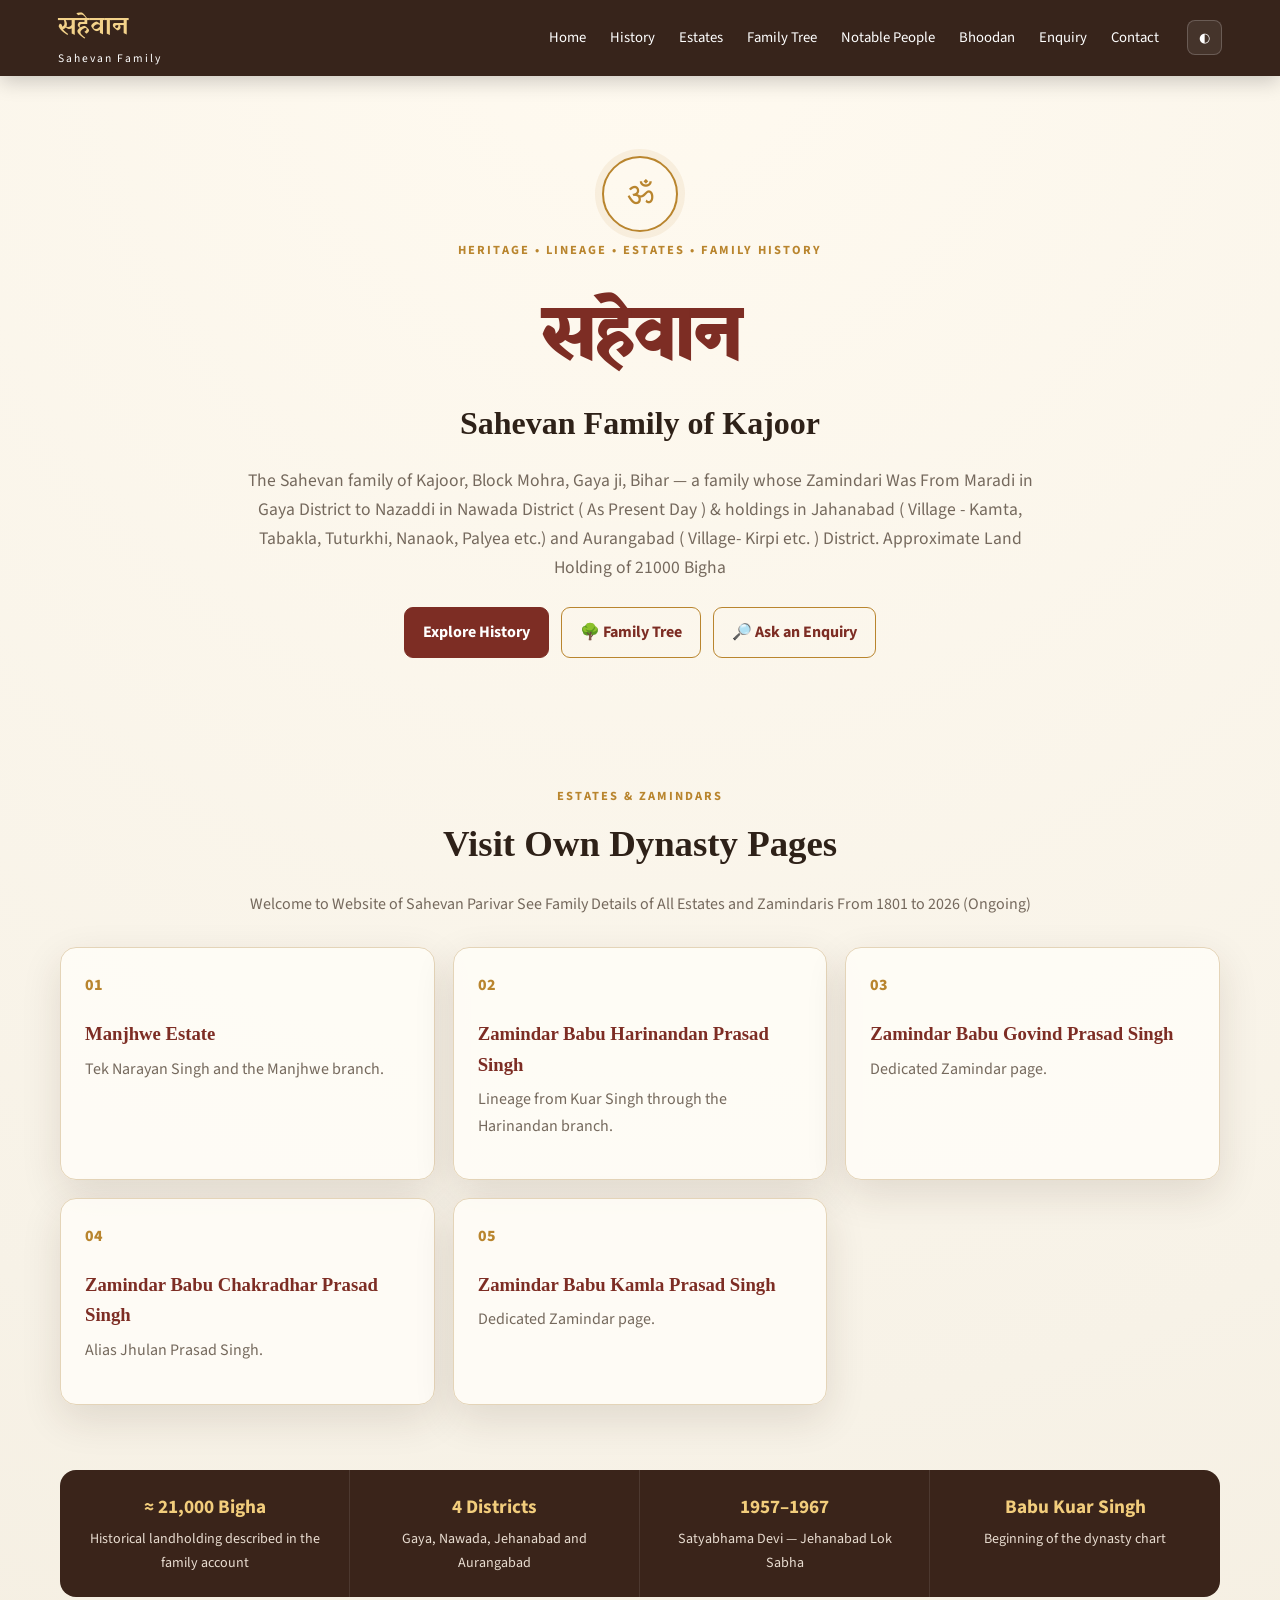
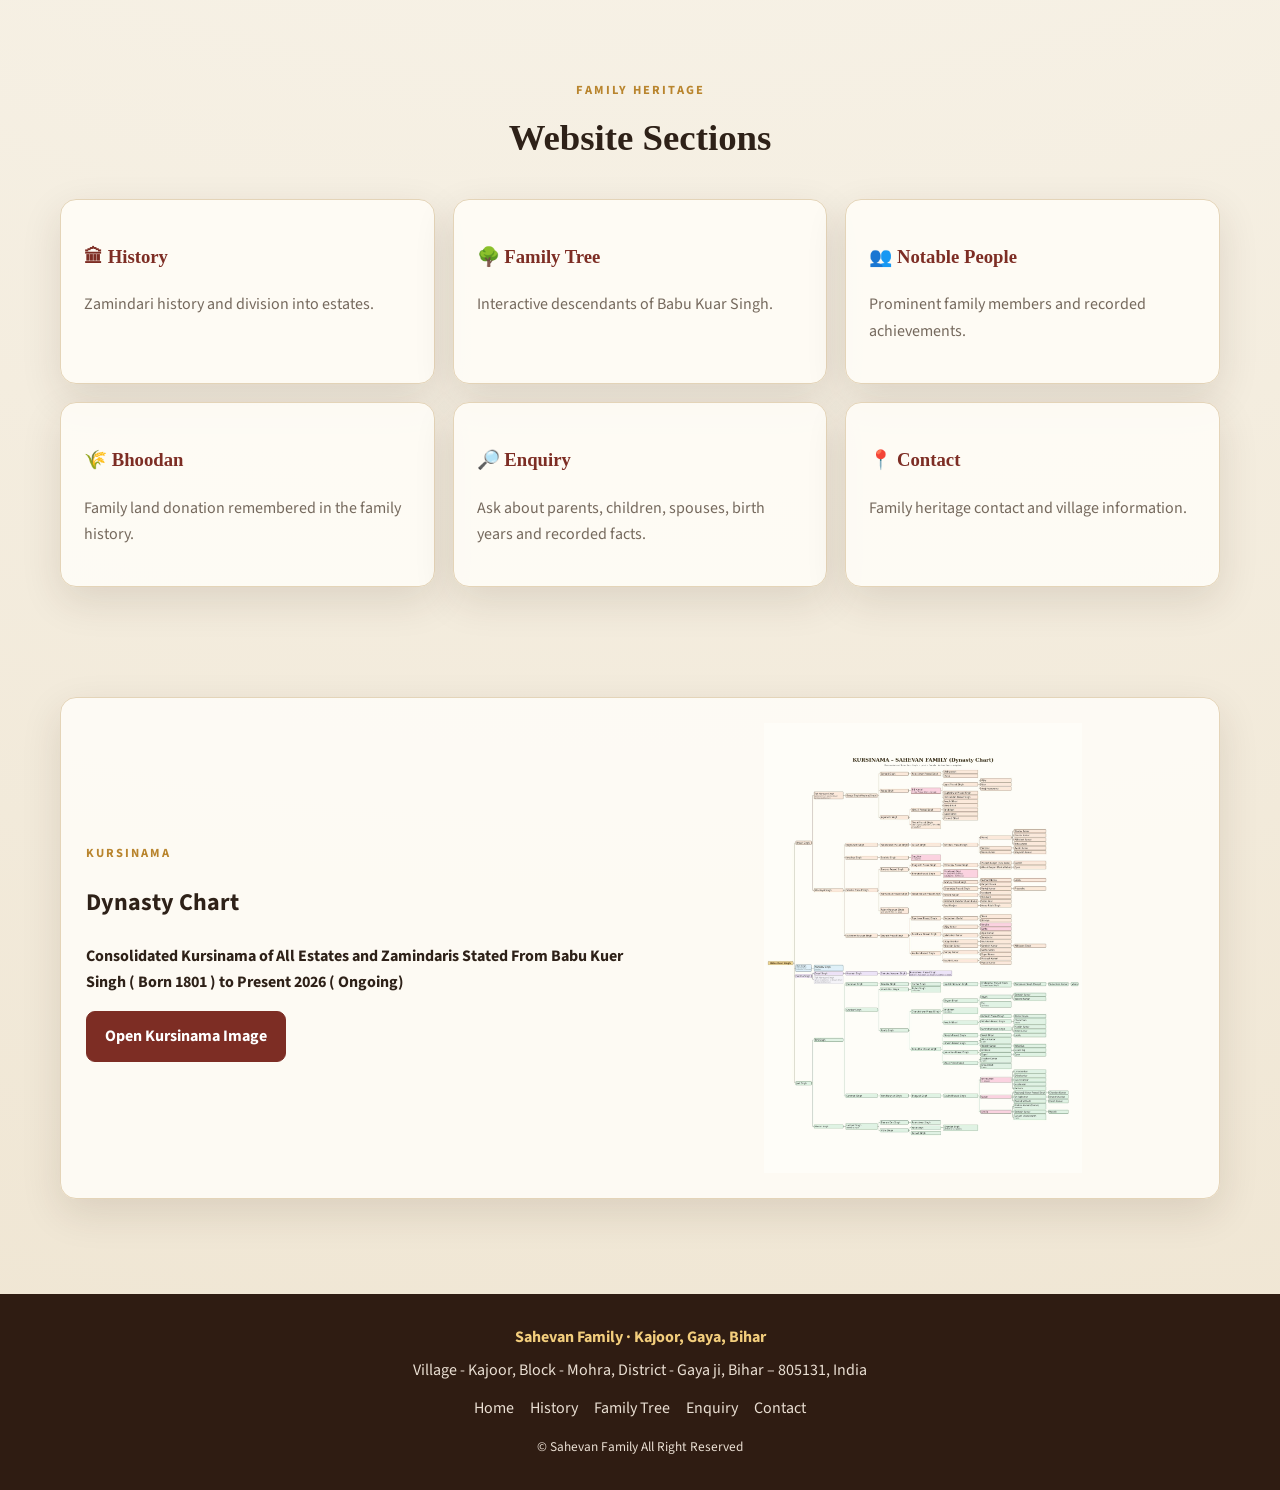
==== index.html @ 39aac820 "Update index.html" ====
<!DOCTYPE html>
<html lang="en">
<head>
<meta charset="UTF-8">
<meta name="viewport" content="width=device-width, initial-scale=1">
<meta name="description" content="Sahevan Family of Kajoor, Gaya, Bihar — family history, estates, zamindars, family tree and heritage.">
<title>Sahevan Family – Kajoor, Gaya</title>
<link rel="preconnect" href="https://fonts.googleapis.com">
<link rel="preconnect" href="https://fonts.gstatic.com" crossorigin>
<link href="https://fonts.googleapis.com/css2?family=Yatra+One&family=Source+Sans+3:wght@400;500;600;700&display=swap" rel="stylesheet">
<link rel="stylesheet" href="style.css">
</head>
<body>
<header class="site-header">
  <div class="nav-wrap">
    <a class="brand" href="index.html">सहेवान <span>Sahevan Family</span></a>
    <button class="menu-toggle" id="menuToggle" aria-label="Open menu">☰</button>
    <nav id="mainNav">
      <a href="index.html">Home</a>
      <a href="history.html">History</a>
      <a href="estates.html">Estates</a>
      <a href="family-tree.html">Family Tree</a>
      <a href="notable-people.html">Notable People</a>
      <a href="bhoodan.html">Bhoodan</a>
      <a href="enquiry.html">Enquiry</a>
      <a href="contact.html">Contact</a>
    </nav>
    <button class="theme-toggle" id="themeToggle" aria-label="Toggle dark mode">◐</button>
  </div>
</header>
<main>
<section class="hero">
  <div class="emblem">ॐ</div>
  <p class="eyebrow">HERITAGE • LINEAGE • ESTATES • FAMILY HISTORY</p>
  <h1>सहेवान</h1>
  <h2>Sahevan Family of Kajoor</h2>
  <p>The Sahevan family of Kajoor, Block Mohra, Gaya ji, Bihar — a family whose Zamindari Was From Maradi in Gaya District to Nazaddi in Nawada District ( As Present Day ) & holdings in Jahanabad ( Village - Kamta, Tabakla, Tuturkhi, Nanaok, Palyea etc.) and Aurangabad ( Village- Kirpi etc. ) District. Approximate Land Holding of 21000 Bigha</p>
  <div class="actions">
    <a class="btn primary" href="history.html">Explore History</a>
    <a class="btn" href="family-tree.html">🌳 Family Tree</a>
    <a class="btn" href="enquiry.html">🔎 Ask an Enquiry</a>
  </div>
</section>

<section class="section">
  <div class="section-title"><p class="eyebrow">ESTATES & ZAMINDARS</p><h2>Visit Own Dynasty Pages</h2><p> Welcome to Website of Sahevan Parivar See Family Details of All Estates and Zamindaris From 1801 to 2026 (Ongoing)</p></div>
  <div class="estate-grid">
    <a class="estate-card" href="manjhwe-estate.html"><span>01</span><h3>Manjhwe Estate</h3><p>Tek Narayan Singh and the Manjhwe branch.</p></a>
    <a class="estate-card" href="harinandan-prasad-singh.html"><span>02</span><h3> Zamindar Babu Harinandan Prasad Singh</h3><p>Lineage from Kuar Singh through the Harinandan branch.</p></a>
    <a class="estate-card" href="govind-prasad-singh.html"><span>03</span><h3> Zamindar Babu Govind Prasad Singh</h3><p>Dedicated Zamindar page.</p></a>
    <a class="estate-card" href="chakradhar-prasad-singh.html"><span>04</span><h3> Zamindar Babu Chakradhar Prasad Singh</h3><p>Alias Jhulan Prasad Singh.</p></a>
    <a class="estate-card" href="kamla-prasad-singh.html"><span>05</span><h3> Zamindar Babu Kamla Prasad Singh</h3><p>Dedicated Zamindar page.</p></a>
  </div>
</section>

<section class="stats">
  <div><strong>≈ 21,000 Bigha</strong><span>Historical landholding described in the family account</span></div>
  <div><strong>4 Districts</strong><span>Gaya, Nawada, Jehanabad and Aurangabad</span></div>
  <div><strong>1957–1967</strong><span>Satyabhama Devi — Jehanabad Lok Sabha</span></div>
  <div><strong>Babu Kuar Singh</strong><span>Beginning of the dynasty chart</span></div>
</section>

<section class="section">
  <div class="section-title"><p class="eyebrow">FAMILY HERITAGE</p><h2>Website Sections</h2></div>
  <div class="card-grid">
    <a class="card" href="history.html"><h3>🏛 History</h3><p>Zamindari history and division into estates.</p></a>
    <a class="card" href="family-tree.html"><h3>🌳 Family Tree</h3><p>Interactive descendants of Babu Kuar Singh.</p></a>
    <a class="card" href="notable-people.html"><h3>👥 Notable People</h3><p>Prominent family members and recorded achievements.</p></a>
    <a class="card" href="bhoodan.html"><h3>🌾 Bhoodan</h3><p>Family land donation remembered in the family history.</p></a>
    <a class="card" href="enquiry.html"><h3>🔎 Enquiry</h3><p>Ask about parents, children, spouses, birth years and recorded facts.</p></a>
    <a class="card" href="contact.html"><h3>📍 Contact</h3><p>Family heritage contact and village information.</p></a>
  </div>
</section>

<section class="section">
  <div class="image-panel">
    <div><p class="eyebrow">KURSINAMA</p><h2>Dynasty Chart</h2><p> <strong>Consolidated Kursinama of All Estates and Zamindaris Stated From Babu Kuer Singh ( Born 1801 ) to Present 2026 ( Ongoing)</strong> </p><a class="btn primary" href="img.jpg" target="_blank">Open Kursinama Image</a></div>
    <img src="img.jpg" alt="Sahevan Family Kursinama" onerror="this.style.display='none'">
  </div>
</section>
</main>
<footer>
  <div class="footer-inner">
    <strong>Sahevan Family · Kajoor, Gaya, Bihar</strong>
    <p>Village - Kajoor, Block - Mohra, District -  Gaya ji, Bihar – 805131, India</p>
    <div class="footer-links">
      <a href="index.html">Home</a><a href="history.html">History</a><a href="family-tree.html">Family Tree</a>
      <a href="enquiry.html">Enquiry</a><a href="contact.html">Contact</a>
    </div>
    <small>© Sahevan Family  All Right Reserved </small>
  </div>
</footer>
<script src="script.js"></script>
</body>
</html>
---- style.css ----
:root{--bg:#f7f2e7;--paper:#fffdf7;--ink:#2e2118;--muted:#75695d;--gold:#b9852e;--gold2:#d8ad5a;--red:#7d2d24;--line:#e4d4b8;--shadow:0 14px 40px rgba(61,37,14,.12)}
*{box-sizing:border-box}html{scroll-behavior:smooth}body{margin:0;background:radial-gradient(circle at top,#fffaf0 0,#f7f2e7 45%,#efe5d2 100%);color:var(--ink);font-family:"Source Sans 3",Arial,sans-serif;line-height:1.65}
a{text-decoration:none;color:inherit}.site-header{position:sticky;top:0;z-index:20;background:rgba(47,28,18,.96);color:#fff;box-shadow:0 5px 20px rgba(0,0,0,.2)}.nav-wrap{max-width:1200px;margin:auto;min-height:68px;display:flex;align-items:center;padding:8px 18px;gap:18px}.brand{font-family:"Yatra One",serif;font-size:1.55rem;color:#f3d28a;white-space:nowrap}.brand span{display:block;font-family:"Source Sans 3";font-size:.72rem;letter-spacing:2px;color:#fff}.nav-wrap nav{display:flex;gap:4px;align-items:center;margin-left:auto}.nav-wrap nav a{padding:9px 10px;border-radius:8px;font-size:.92rem}.nav-wrap nav a:hover{background:#ffffff18;color:#f3d28a}.theme-toggle,.menu-toggle{border:1px solid #ffffff33;background:#ffffff12;color:#fff;border-radius:8px;padding:9px 11px;cursor:pointer}.menu-toggle{display:none}
main{max-width:1200px;margin:auto}.hero{text-align:center;padding:80px 22px 65px}.emblem{width:76px;height:76px;border:2px solid var(--gold);border-radius:50%;display:grid;place-items:center;margin:auto;color:var(--gold);font-size:2rem;box-shadow:0 0 0 7px #b9852e18}.eyebrow{color:var(--gold);font-weight:700;letter-spacing:2px;font-size:.78rem;margin:8px 0}.hero h1{font-family:"Yatra One";font-size:4.5rem;color:var(--red);margin:18px 0 0}.hero h2{font-family:Georgia,serif;font-size:2rem;margin:0 0 16px}.hero>p:not(.eyebrow){max-width:820px;margin:0 auto 25px;color:var(--muted);font-size:1.1rem}.actions,.button-grid{display:flex;flex-wrap:wrap;justify-content:center;gap:12px}.btn{display:inline-block;padding:11px 18px;border:1px solid var(--gold);border-radius:9px;background:transparent;color:var(--red);font-weight:700;cursor:pointer}.btn:hover{transform:translateY(-1px);box-shadow:0 6px 18px #5c35151a}.btn.primary{background:var(--red);border-color:var(--red);color:#fff}
.section{padding:55px 20px}.section-title{text-align:center;margin-bottom:30px}.section-title h2,.page-head h1{font-family:Georgia,serif;font-size:2.3rem;margin:5px 0}.section-title p:last-child,.page-head>p:last-child{color:var(--muted)}.estate-grid,.card-grid,.people-grid{display:grid;grid-template-columns:repeat(3,1fr);gap:18px}.estate-card,.card,.person-card,.content-card,.contact-card,.query-card,.timeline article,.tree-card,.image-panel{background:rgba(255,253,247,.88);border:1px solid var(--line);border-radius:16px;box-shadow:var(--shadow)}.estate-card{padding:24px;position:relative;min-height:170px}.estate-card span{color:var(--gold);font-weight:800}.estate-card h3{font-family:Georgia,serif;margin:20px 0 6px;color:var(--red)}.estate-card p,.card p,.person-card p{color:var(--muted);margin-top:4px}.card{padding:23px}.card h3,.person-card h2{color:var(--red);font-family:Georgia,serif}.stats{display:grid;grid-template-columns:repeat(4,1fr);margin:10px 20px 20px;background:#3a241a;color:#fff;border-radius:16px;overflow:hidden}.stats div{padding:22px;text-align:center;border-right:1px solid #ffffff18}.stats div:last-child{border:0}.stats strong,.stats span{display:block}.stats strong{color:#f2cd7c;font-size:1.2rem}.stats span{font-size:.88rem;color:#e9ddd1;margin-top:5px}.image-panel{display:grid;grid-template-columns:1fr 1fr;gap:25px;padding:25px;align-items:center}.image-panel img{width:100%;max-height:450px;object-fit:contain;border-radius:10px}.page-head{padding:65px 22px 30px;text-align:center}.page-head h1{font-size:3rem;color:var(--red)}.timeline{padding:0 20px 60px;display:grid;gap:18px}.timeline article{padding:26px 30px;position:relative}.timeline article>b{color:var(--gold);font-size:1.3rem}.timeline h2{font-family:Georgia,serif;color:var(--red)}.directory{padding:0 20px 70px;display:grid;gap:12px}.directory>a{display:grid;grid-template-columns:60px 1fr 30px;align-items:center;padding:20px;border:1px solid var(--line);border-radius:14px;background:var(--paper)}.directory>a:hover{border-color:var(--gold);transform:translateX(3px)}.directory span{color:var(--gold);font-weight:800}.directory h2{margin:0;font-family:Georgia,serif;color:var(--red);font-size:1.25rem}.directory p{margin:3px 0;color:var(--muted)}.content-card{padding:28px;margin:0 20px 18px}.content-card h2{font-family:Georgia,serif;color:var(--red);margin-top:0}.subgrid,.five-grid{display:grid;grid-template-columns:repeat(3,1fr);gap:15px}.five-grid{grid-template-columns:repeat(2,1fr)}.subgrid>div,.five-grid>div{border:1px solid var(--line);border-radius:12px;padding:18px;background:#fffaf0}.notice{margin:0 20px 18px;padding:15px 18px;border-left:4px solid var(--gold);background:#b9852e12;border-radius:8px}.people-grid{padding:0 20px 70px}.person-card{padding:22px}.person-card a{color:var(--red);font-weight:700}.contact-card{max-width:600px;margin:0 auto 70px;padding:35px;text-align:center}.query-card{max-width:900px;margin:0 auto 70px;padding:30px}.query-row{display:flex;gap:10px}.query-row input,.tree-tools input{flex:1;min-width:0;padding:13px 15px;border:1px solid var(--line);border-radius:9px;background:#fff;color:var(--ink);font:inherit}.suggestions{display:flex;flex-wrap:wrap;gap:8px;margin:15px 0}.suggestions button{border:1px solid var(--line);background:#fffaf0;border-radius:20px;padding:7px 11px;cursor:pointer}.answer-box{margin-top:18px;padding:20px;border-radius:12px;background:#b9852e12;border-left:4px solid var(--gold)}.tree-tools{display:flex;gap:10px;flex-wrap:wrap;align-items:center;padding:0 20px 18px}.tree-card{margin:0 20px 70px;padding:25px;overflow:auto}.family-tree,.family-tree ul{list-style:none;margin:0;padding-left:24px}.family-tree>li{padding-left:0}.family-tree details{margin:5px 0}.family-tree summary{cursor:pointer}.tree-label{display:inline-block;padding:7px 11px;border-radius:8px;background:#fffaf0;border:1px solid var(--line)}.tree-label:hover{border-color:var(--gold)}.tree-label.female{background:#f7e4e8;border-color:#d69ba8}.tree-label.adopted{border-style:dashed}.tree-label small{display:block;color:var(--muted);font-size:.78rem}.treeCount{color:var(--muted);font-size:.9rem}footer{background:#2f1c12;color:#eadfd3;margin-top:40px}.footer-inner{max-width:1200px;margin:auto;padding:30px 20px;text-align:center}.footer-inner strong{color:#f2cd7c}.footer-inner p{margin:6px 0 12px}.footer-links{display:flex;justify-content:center;gap:16px;flex-wrap:wrap;margin-bottom:12px}.footer-links a:hover{color:#f2cd7c}
:root[data-theme="dark"]{--bg:#181310;--paper:#241b16;--ink:#f1e7db;--muted:#c1b2a4;--line:#4a392c}.dark body{background:var(--bg)}:root[data-theme="dark"] body{background:#181310}.theme-toggle{color:#fff}
@media(max-width:900px){.nav-wrap nav{display:none;position:absolute;top:68px;left:0;right:0;background:#2f1c12;padding:12px 18px;flex-direction:column;align-items:stretch}.nav-wrap nav.open{display:flex}.menu-toggle{display:block;margin-left:auto}.theme-toggle{margin-left:0}.estate-grid,.card-grid,.people-grid,.subgrid,.five-grid{grid-template-columns:1fr 1fr}.stats{grid-template-columns:1fr 1fr}.image-panel{grid-template-columns:1fr}}
@media(max-width:600px){.hero{padding-top:50px}.hero h1{font-size:3.2rem}.hero h2{font-size:1.5rem}.page-head h1{font-size:2.2rem}.estate-grid,.card-grid,.people-grid,.subgrid,.five-grid,.stats{grid-template-columns:1fr}.stats div{border-right:0;border-bottom:1px solid #ffffff18}.query-row{flex-direction:column}.directory>a{grid-template-columns:45px 1fr 20px}.content-card{margin-left:12px;margin-right:12px;padding:21px}.timeline{padding-left:12px;padding-right:12px}.tree-card{margin-left:12px;margin-right:12px}.section{padding-left:12px;padding-right:12px}}
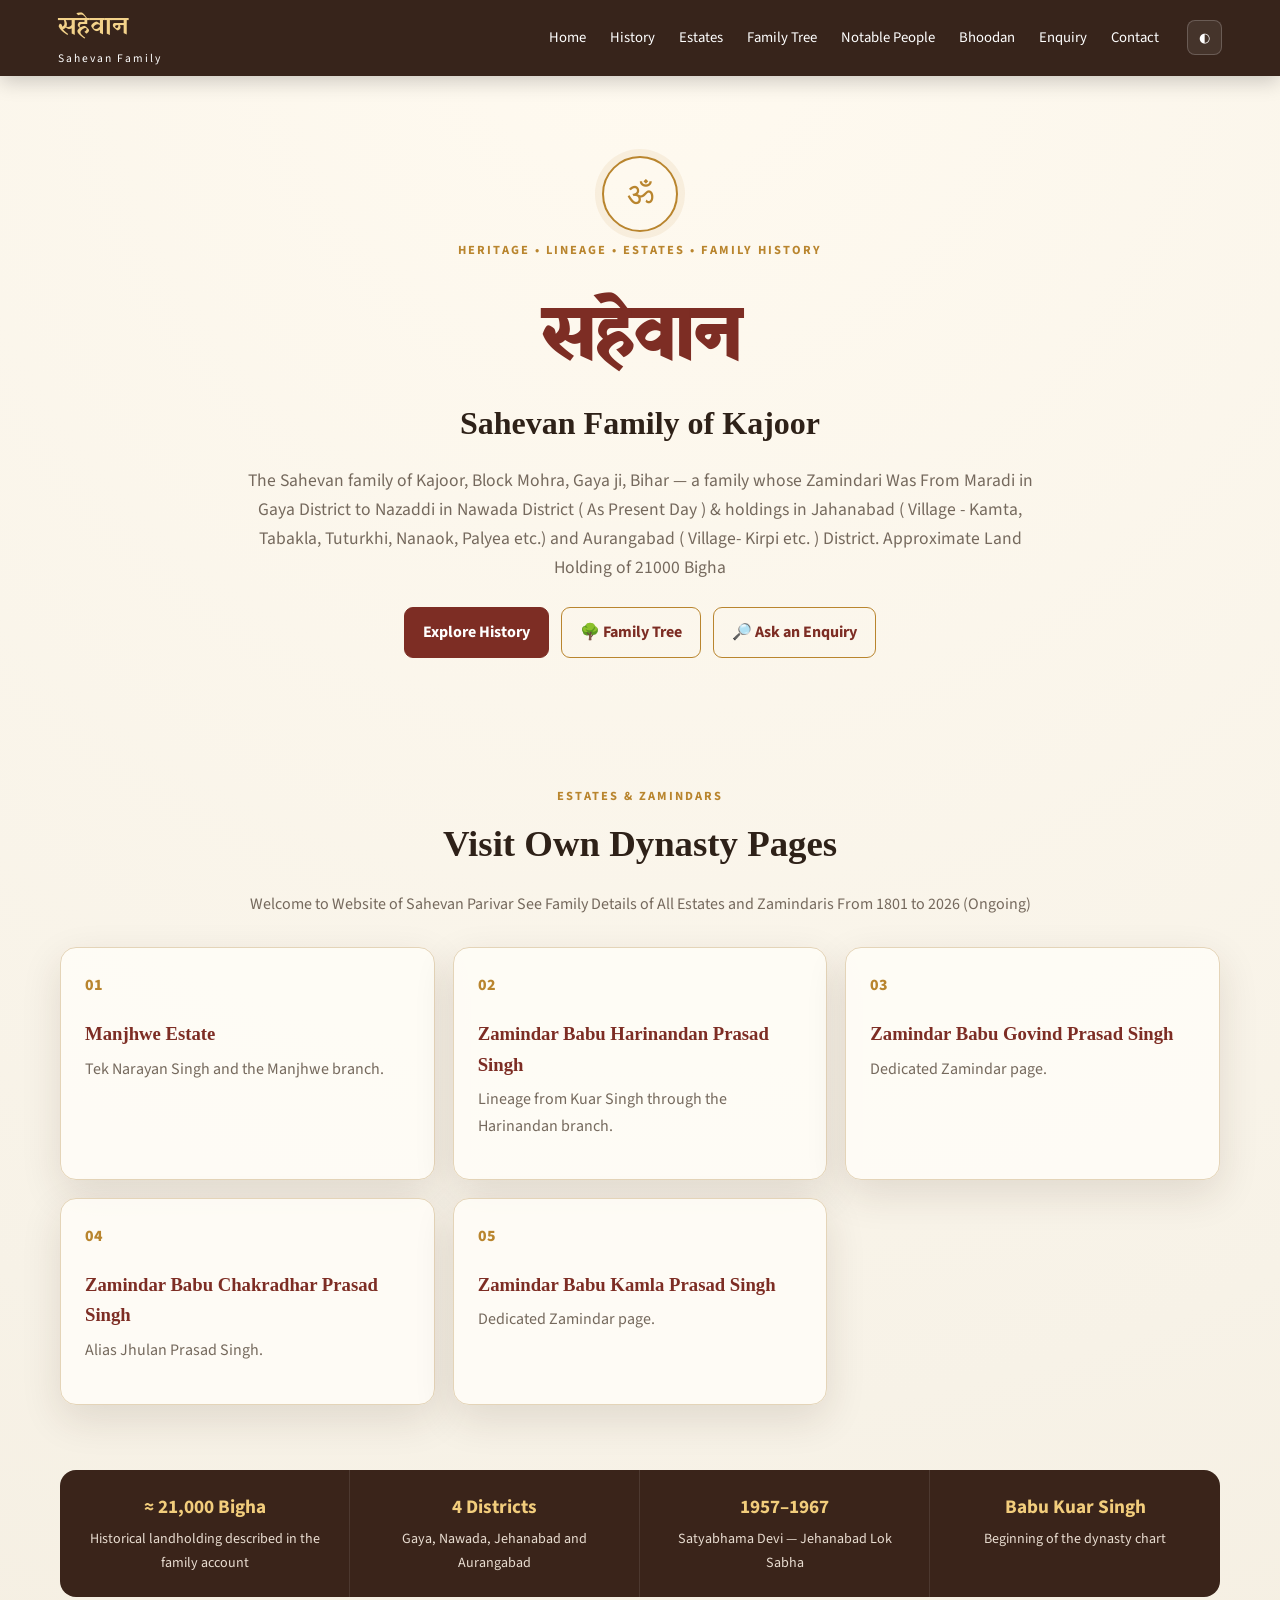
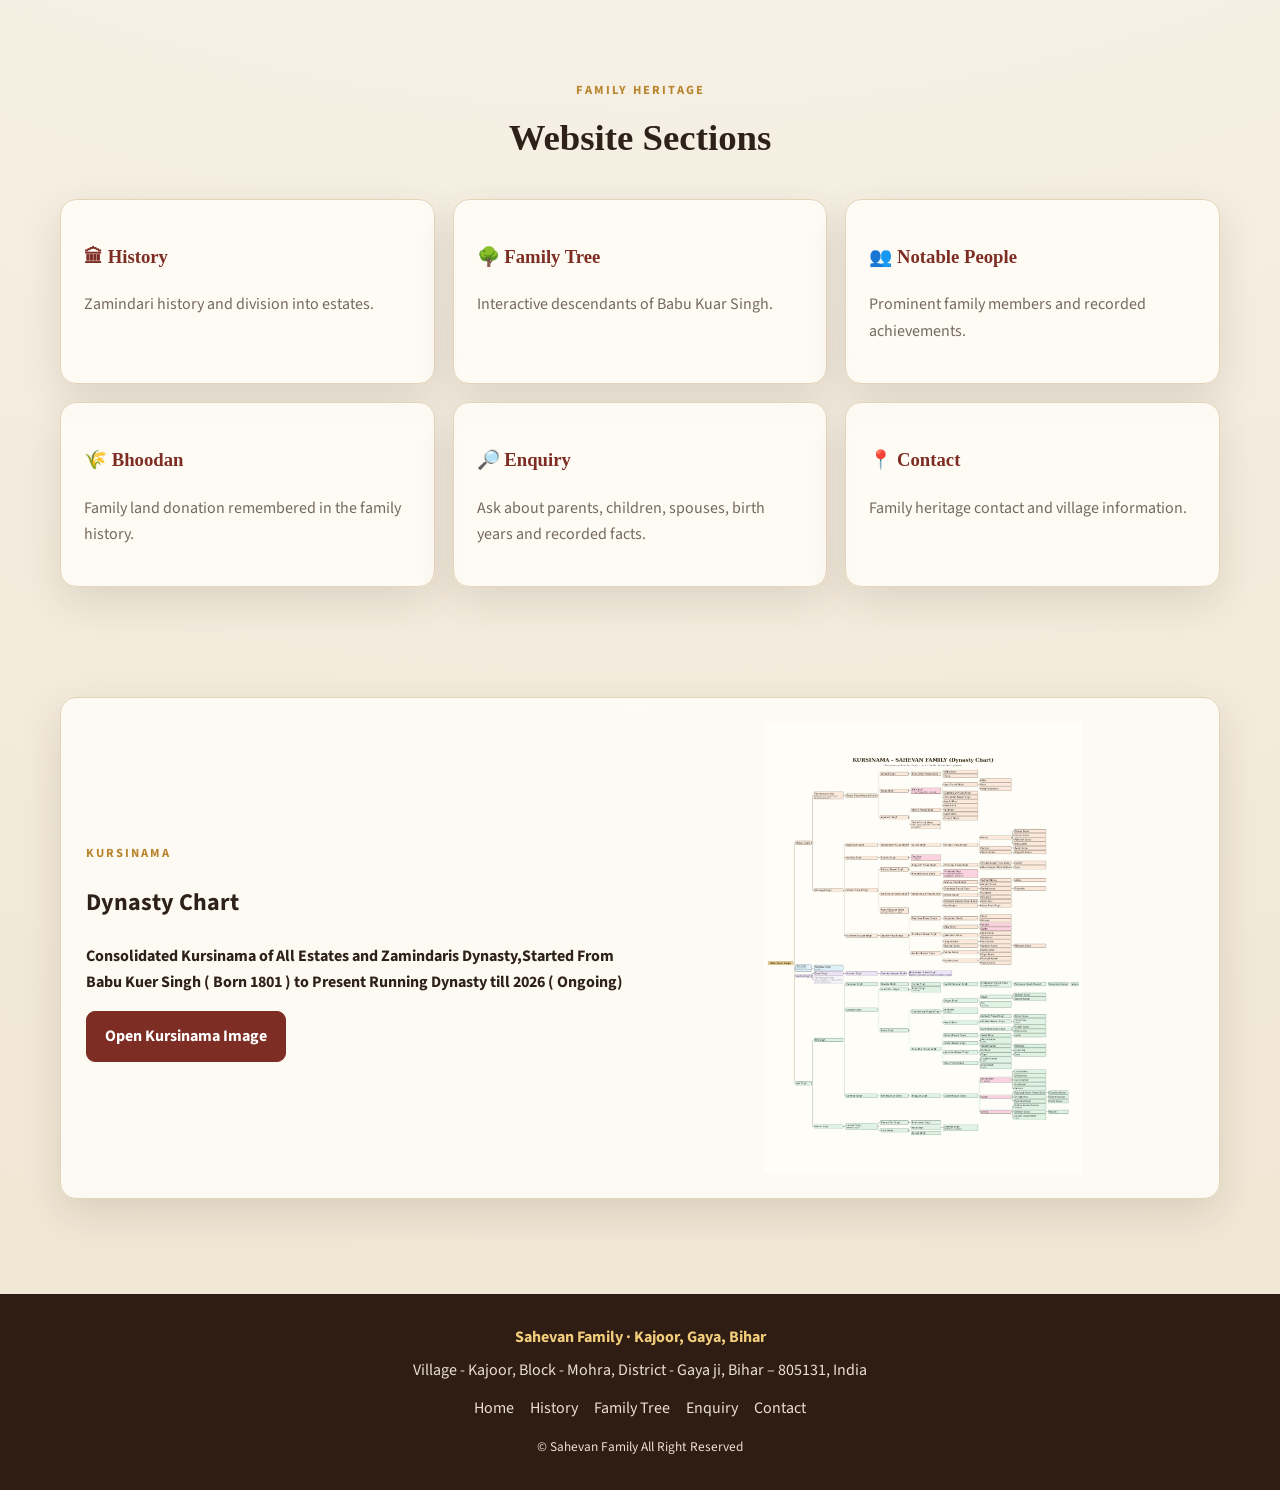
==== commit bf69a7cb: "Update index.html" ====
--- a/index.html
+++ b/index.html
@@ -74,7 +74,7 @@
 
 <section class="section">
   <div class="image-panel">
-    <div><p class="eyebrow">KURSINAMA</p><h2>Dynasty Chart</h2><p> <strong>Consolidated Kursinama of All Estates and Zamindaris Stated From Babu Kuer Singh ( Born 1801 ) to Present 2026 ( Ongoing)</strong> </p><a class="btn primary" href="img.jpg" target="_blank">Open Kursinama Image</a></div>
+    <div><p class="eyebrow">KURSINAMA</p><h2>Dynasty Chart</h2><p> <strong>Consolidated Kursinama of All Estates and Zamindaris Dynasty,Started From Babu Kuer Singh ( Born 1801 ) to Present Running Dynasty till 2026 ( Ongoing)</strong> </p><a class="btn primary" href="img.jpg" target="_blank">Open Kursinama Image</a></div>
     <img src="img.jpg" alt="Sahevan Family Kursinama" onerror="this.style.display='none'">
   </div>
 </section>
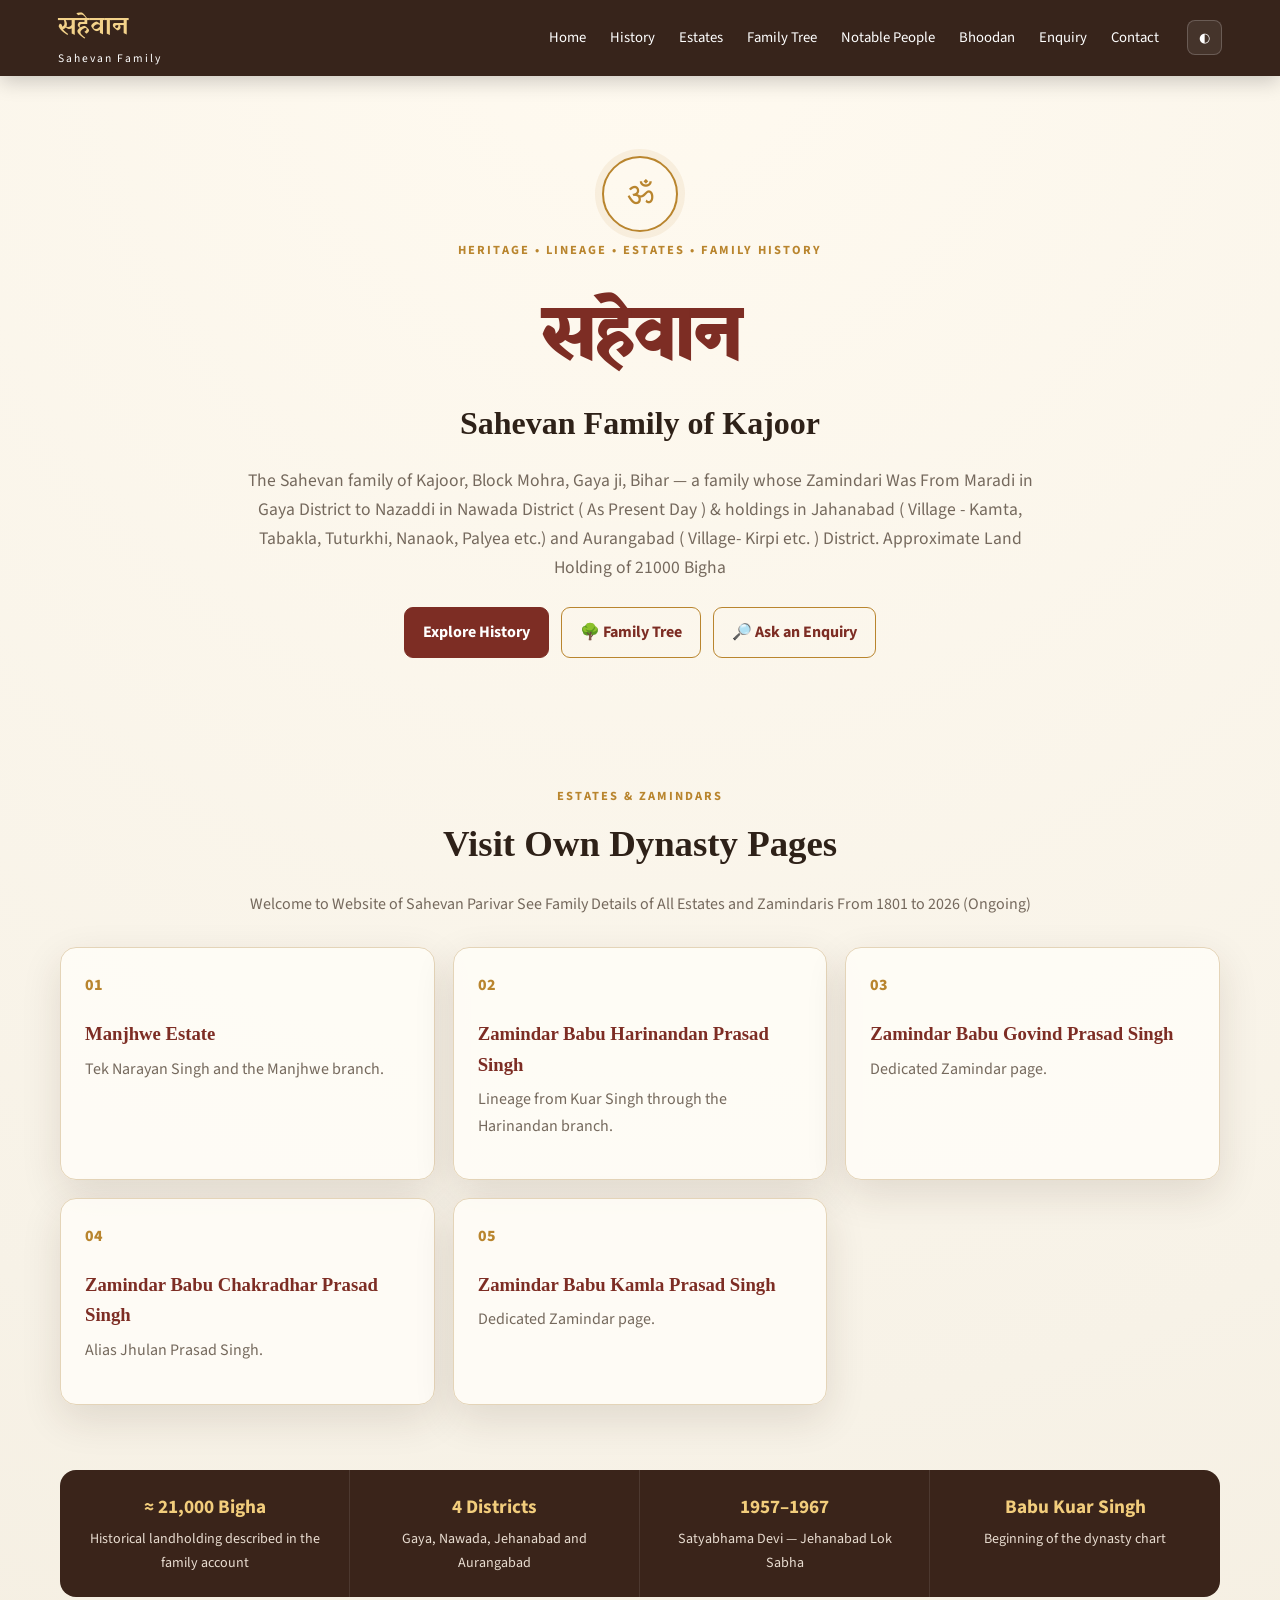
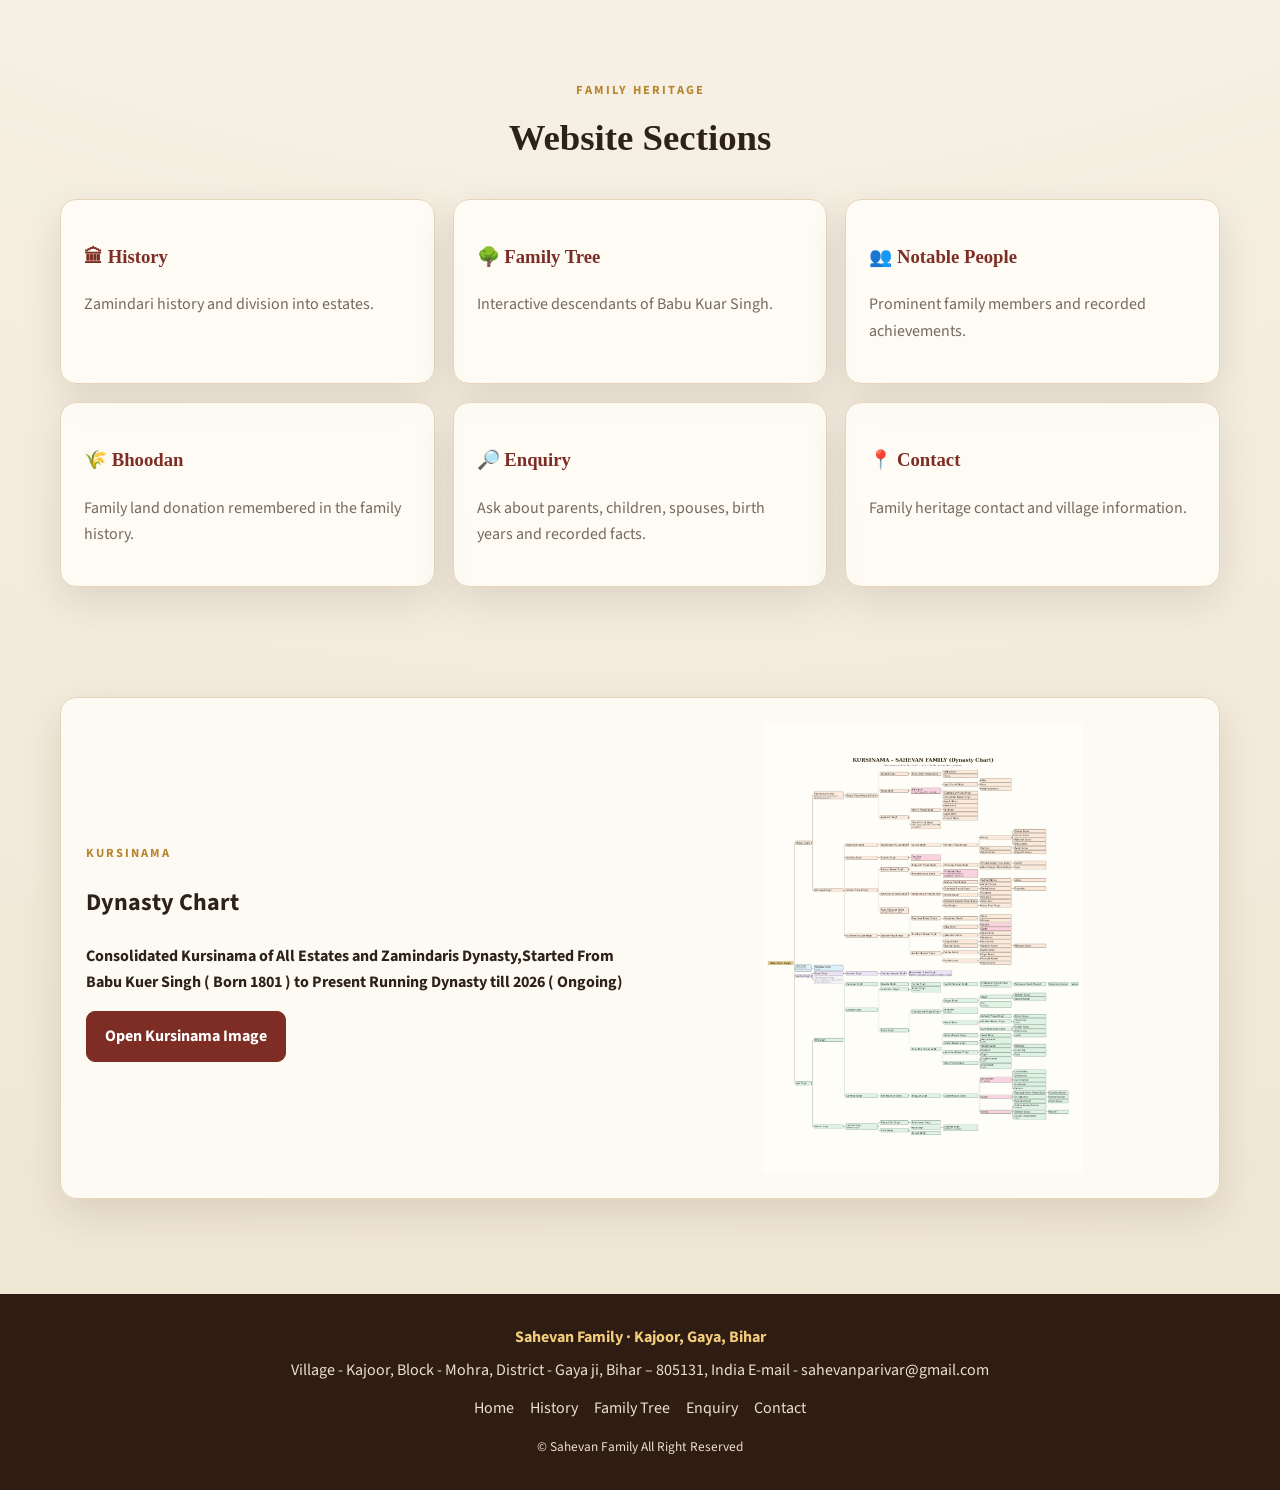
==== commit 70c8daa1: "Update index.html" ====
--- a/index.html
+++ b/index.html
@@ -82,7 +82,8 @@
 <footer>
   <div class="footer-inner">
     <strong>Sahevan Family · Kajoor, Gaya, Bihar</strong>
-    <p>Village - Kajoor, Block - Mohra, District -  Gaya ji, Bihar – 805131, India</p>
+    <p>Village - Kajoor, Block - Mohra, District -  Gaya ji, Bihar – 805131, India
+    E-mail - sahevanparivar@gmail.com </p>
     <div class="footer-links">
       <a href="index.html">Home</a><a href="history.html">History</a><a href="family-tree.html">Family Tree</a>
       <a href="enquiry.html">Enquiry</a><a href="contact.html">Contact</a>
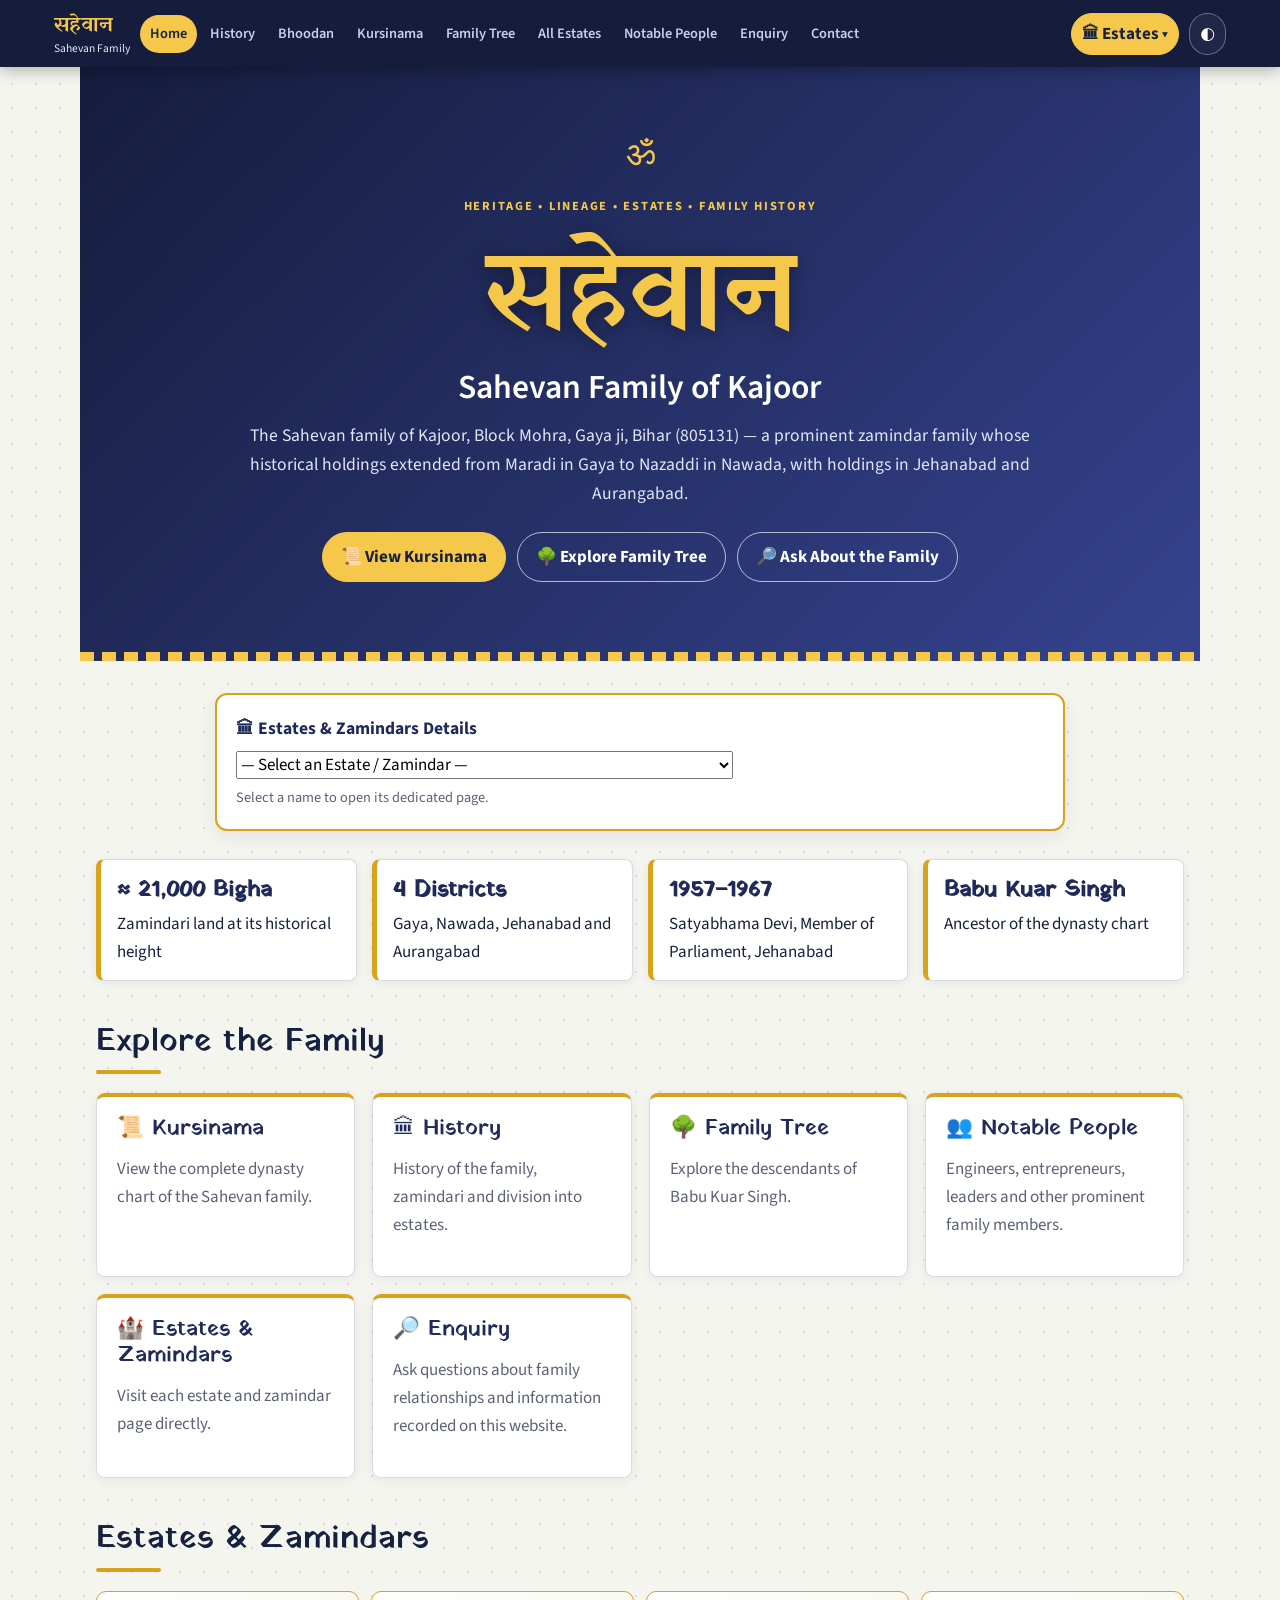
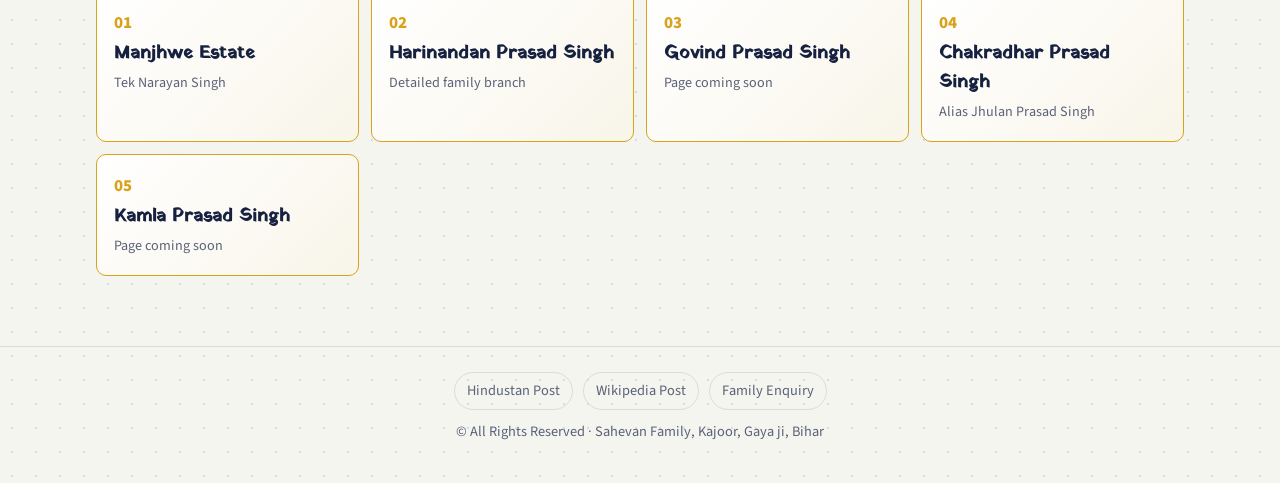
==== commit 354c658b: "Add files via upload" ====
--- a/index.html
+++ b/index.html
@@ -2,8 +2,8 @@
 <html lang="en">
 <head>
 <meta charset="UTF-8">
-<meta name="viewport" content="width=device-width, initial-scale=1">
-<meta name="description" content="Sahevan Family of Kajoor, Gaya, Bihar — family history, estates, zamindars, family tree and heritage.">
+<meta name="viewport" content="width=device-width, initial-scale=1, viewport-fit=cover">
+<meta name="description" content="Sahevan Family of Kajoor, Gaya, Bihar — family history, estates, zamindars, kursinama, family tree and enquiry.">
 <title>Sahevan Family – Kajoor, Gaya</title>
 <link rel="preconnect" href="https://fonts.googleapis.com">
 <link rel="preconnect" href="https://fonts.gstatic.com" crossorigin>
@@ -11,86 +11,304 @@
 <link rel="stylesheet" href="style.css">
 </head>
 <body>
+
 <header class="site-header">
-  <div class="nav-wrap">
-    <a class="brand" href="index.html">सहेवान <span>Sahevan Family</span></a>
-    <button class="menu-toggle" id="menuToggle" aria-label="Open menu">☰</button>
-    <nav id="mainNav">
-      <a href="index.html">Home</a>
-      <a href="history.html">History</a>
-      <a href="estates.html">Estates</a>
-      <a href="family-tree.html">Family Tree</a>
-      <a href="notable-people.html">Notable People</a>
-      <a href="bhoodan.html">Bhoodan</a>
-      <a href="enquiry.html">Enquiry</a>
-      <a href="contact.html">Contact</a>
+  <div class="bar">
+    <a class="logo" href="#home">सहेवान <span>Sahevan Family</span></a>
+    <button class="mobile-menu" id="mobileMenu" aria-label="Open menu">☰</button>
+    <nav id="nav">
+      <a href="#home">Home</a>
+      <a href="#history">History</a>
+      <a href="#bhoodan">Bhoodan</a>
+      <a href="#kursinama">Kursinama</a>
+      <a href="#tree">Family Tree</a>
+      <a href="#estates">All Estates</a>
+      <a href="#people">Notable People</a>
+      <a href="#enquiry">Enquiry</a>
+      <a href="#contact">Contact</a>
     </nav>
-    <button class="theme-toggle" id="themeToggle" aria-label="Toggle dark mode">◐</button>
+    <button id="estateMenuBtn" class="estate-menu-btn" aria-expanded="false">🏛 Estates ▾</button>
+    <button id="th" class="theme-btn" aria-label="Toggle dark mode">◐</button>
+    <div id="estateMenu" class="estate-menu" hidden>
+      <a href="#manjhwe">Manjhwe Estate</a>
+      <a href="#harinandan">Zamindar Babu Harinandan Prasad Singh</a>
+      <a href="#govind">Zamindar Babu Govind Prasad Singh</a>
+      <a href="#chakradhar">Zamindar Babu Chakradhar Prasad Singh alias Jhulan Prasad Singh</a>
+      <a href="#kamla">Zamindar Babu Kamla Prasad Singh</a>
+      <a href="#estates">View All Estates</a>
+    </div>
   </div>
 </header>
+
 <main>
-<section class="hero">
-  <div class="emblem">ॐ</div>
-  <p class="eyebrow">HERITAGE • LINEAGE • ESTATES • FAMILY HISTORY</p>
-  <h1>सहेवान</h1>
-  <h2>Sahevan Family of Kajoor</h2>
-  <p>The Sahevan family of Kajoor, Block Mohra, Gaya ji, Bihar — a family whose Zamindari Was From Maradi in Gaya District to Nazaddi in Nawada District ( As Present Day ) & holdings in Jahanabad ( Village - Kamta, Tabakla, Tuturkhi, Nanaok, Palyea etc.) and Aurangabad ( Village- Kirpi etc. ) District. Approximate Land Holding of 21000 Bigha</p>
-  <div class="actions">
-    <a class="btn primary" href="history.html">Explore History</a>
-    <a class="btn" href="family-tree.html">🌳 Family Tree</a>
-    <a class="btn" href="enquiry.html">🔎 Ask an Enquiry</a>
-  </div>
-</section>
-
-<section class="section">
-  <div class="section-title"><p class="eyebrow">ESTATES & ZAMINDARS</p><h2>Visit Own Dynasty Pages</h2><p> Welcome to Website of Sahevan Parivar See Family Details of All Estates and Zamindaris From 1801 to 2026 (Ongoing)</p></div>
-  <div class="estate-grid">
-    <a class="estate-card" href="manjhwe-estate.html"><span>01</span><h3>Manjhwe Estate</h3><p>Tek Narayan Singh and the Manjhwe branch.</p></a>
-    <a class="estate-card" href="harinandan-prasad-singh.html"><span>02</span><h3> Zamindar Babu Harinandan Prasad Singh</h3><p>Lineage from Kuar Singh through the Harinandan branch.</p></a>
-    <a class="estate-card" href="govind-prasad-singh.html"><span>03</span><h3> Zamindar Babu Govind Prasad Singh</h3><p>Dedicated Zamindar page.</p></a>
-    <a class="estate-card" href="chakradhar-prasad-singh.html"><span>04</span><h3> Zamindar Babu Chakradhar Prasad Singh</h3><p>Alias Jhulan Prasad Singh.</p></a>
-    <a class="estate-card" href="kamla-prasad-singh.html"><span>05</span><h3> Zamindar Babu Kamla Prasad Singh</h3><p>Dedicated Zamindar page.</p></a>
-  </div>
-</section>
-
-<section class="stats">
-  <div><strong>≈ 21,000 Bigha</strong><span>Historical landholding described in the family account</span></div>
-  <div><strong>4 Districts</strong><span>Gaya, Nawada, Jehanabad and Aurangabad</span></div>
-  <div><strong>1957–1967</strong><span>Satyabhama Devi — Jehanabad Lok Sabha</span></div>
-  <div><strong>Babu Kuar Singh</strong><span>Beginning of the dynasty chart</span></div>
-</section>
-
-<section class="section">
-  <div class="section-title"><p class="eyebrow">FAMILY HERITAGE</p><h2>Website Sections</h2></div>
-  <div class="card-grid">
-    <a class="card" href="history.html"><h3>🏛 History</h3><p>Zamindari history and division into estates.</p></a>
-    <a class="card" href="family-tree.html"><h3>🌳 Family Tree</h3><p>Interactive descendants of Babu Kuar Singh.</p></a>
-    <a class="card" href="notable-people.html"><h3>👥 Notable People</h3><p>Prominent family members and recorded achievements.</p></a>
-    <a class="card" href="bhoodan.html"><h3>🌾 Bhoodan</h3><p>Family land donation remembered in the family history.</p></a>
-    <a class="card" href="enquiry.html"><h3>🔎 Enquiry</h3><p>Ask about parents, children, spouses, birth years and recorded facts.</p></a>
-    <a class="card" href="contact.html"><h3>📍 Contact</h3><p>Family heritage contact and village information.</p></a>
-  </div>
-</section>
-
-<section class="section">
-  <div class="image-panel">
-    <div><p class="eyebrow">KURSINAMA</p><h2>Dynasty Chart</h2><p> <strong>Consolidated Kursinama of All Estates and Zamindaris Dynasty,Started From Babu Kuer Singh ( Born 1801 ) to Present Running Dynasty till 2026 ( Ongoing)</strong> </p><a class="btn primary" href="img.jpg" target="_blank">Open Kursinama Image</a></div>
-    <img src="img.jpg" alt="Sahevan Family Kursinama" onerror="this.style.display='none'">
-  </div>
-</section>
+
+<!-- HOME -->
+<section class="page" id="home">
+  <div class="hero">
+    <div class="royal-emblem">ॐ</div>
+    <p class="eyebrow">Heritage • Lineage • Estates • Family History</p>
+    <h1>सहेवान</h1>
+    <h2>Sahevan Family of Kajoor</h2>
+    <p>The Sahevan family of Kajoor, Block Mohra, Gaya ji, Bihar (805131) — a prominent zamindar family whose historical holdings extended from Maradi in Gaya to Nazaddi in Nawada, with holdings in Jehanabad and Aurangabad.</p>
+    <div class="cta">
+      <a class="btn primary" href="#kursinama">📜 View Kursinama</a>
+      <a class="btn outline" href="#tree">🌳 Explore Family Tree</a>
+      <a class="btn outline" href="#enquiry">🔎 Ask About the Family</a>
+    </div>
+  </div>
+
+  <div class="home-estate-panel">
+    <label for="estateSelect">🏛 Estates & Zamindars Details</label>
+    <select id="estateSelect">
+      <option value="">— Select an Estate / Zamindar —</option>
+      <option value="manjhwe">Manjhwe Estate – Tek Narayan Singh</option>
+      <option value="harinandan">Zamindar Babu Harinandan Prasad Singh</option>
+      <option value="govind">Zamindar Babu Govind Prasad Singh</option>
+      <option value="chakradhar">Zamindar Babu Chakradhar Prasad Singh alias Jhulan Prasad Singh</option>
+      <option value="kamla">Zamindar Babu Kamla Prasad Singh</option>
+      <option value="estates">All Estates & Zamindars</option>
+    </select>
+    <p class="hint">Select a name to open its dedicated page.</p>
+  </div>
+
+  <div class="stats">
+    <div class="stat"><b>≈ 21,000 Bigha</b><span>Zamindari land at its historical height</span></div>
+    <div class="stat"><b>4 Districts</b><span>Gaya, Nawada, Jehanabad and Aurangabad</span></div>
+    <div class="stat"><b>1957–1967</b><span>Satyabhama Devi, Member of Parliament, Jehanabad</span></div>
+    <div class="stat"><b>Babu Kuar Singh</b><span>Ancestor of the dynasty chart</span></div>
+  </div>
+
+  <div class="section-heading"><h2>Explore the Family</h2></div>
+  <div class="grid">
+    <a class="card card-link" href="#kursinama"><h3>📜 Kursinama</h3><p>View the complete dynasty chart of the Sahevan family.</p></a>
+    <a class="card card-link" href="#history"><h3>🏛 History</h3><p>History of the family, zamindari and division into estates.</p></a>
+    <a class="card card-link" href="#tree"><h3>🌳 Family Tree</h3><p>Explore the descendants of Babu Kuar Singh.</p></a>
+    <a class="card card-link" href="#people"><h3>👥 Notable People</h3><p>Engineers, entrepreneurs, leaders and other prominent family members.</p></a>
+    <a class="card card-link" href="#estates"><h3>🏰 Estates & Zamindars</h3><p>Visit each estate and zamindar page directly.</p></a>
+    <a class="card card-link" href="#enquiry"><h3>🔎 Enquiry</h3><p>Ask questions about family relationships and information recorded on this website.</p></a>
+  </div>
+
+  <div class="section-heading"><h2>Estates & Zamindars</h2></div>
+  <div class="estate-cards">
+    <a href="#manjhwe" class="estate-card"><span>01</span><strong>Manjhwe Estate</strong><small>Tek Narayan Singh</small></a>
+    <a href="#harinandan" class="estate-card"><span>02</span><strong>Harinandan Prasad Singh</strong><small>Detailed family branch</small></a>
+    <a href="#govind" class="estate-card"><span>03</span><strong>Govind Prasad Singh</strong><small>Page coming soon</small></a>
+    <a href="#chakradhar" class="estate-card"><span>04</span><strong>Chakradhar Prasad Singh</strong><small>Alias Jhulan Prasad Singh</small></a>
+    <a href="#kamla" class="estate-card"><span>05</span><strong>Kamla Prasad Singh</strong><small>Page coming soon</small></a>
+  </div>
+</section>
+
+<!-- HISTORY -->
+<section class="page" id="history">
+  <div class="page-title"><h2>History of the Sahevan Family</h2><p>A historical overview of the Sahevan family of Kajoor, Mohra, Gaya ji, Bihar.</p></div>
+  <div class="tl">
+    <article class="timeline-card"><span class="timeline-no">01</span><h3>The Zamindari</h3>
+      <p>The Sahevan family of Village Kajoor, Block Mohra, District Gaya ji, Bihar (805131), was a prominent zamindar family of the region.</p>
+      <p>The family's historical zamindari holdings extended from Maradi in Gaya district to Nazaddi in Nawada district, with holdings in several areas of Jehanabad including Kamta, Tabkla, Tuturkhi, Nanoak and Paleya, and in Aurangabad including Karpi/Kirpi and surrounding areas.</p>
+      <p>The historical landholding is described as approximately 21,000 bigha.</p>
+    </article>
+    <article class="timeline-card"><span class="timeline-no">02</span><h3>Origin of the Dynasty</h3>
+      <p>The dynasty chart begins with <strong>Babu Kuar Singh (Born 1801)</strong>.</p>
+      <p>According to the family history, the zamindari was purchased by his elder son <strong>Babu Bhauri Singh (Born 1820)</strong> from English Lueus Saheb.</p>
+      <p>The other sons of Babu Kuar Singh were:</p>
+      <ul><li><strong>Babu Horil Singh</strong> – Born 1823</li><li><strong>Babu Shardha Singh</strong> – Born 1826</li><li><strong>Babu Jeet Singh</strong> – Born 1830</li></ul>
+      <p>The descendants of the four brothers subsequently developed different branches, estates and zamindaris.</p>
+    </article>
+    <article class="timeline-card"><span class="timeline-no">03</span><h3>Bhoodan Movement</h3>
+      <p>The family donated land to the Bhoodan Movement associated with Vinoba Bhave, with the stated purpose of helping landless people and socially disadvantaged communities.</p>
+      <a class="inline-btn" href="#bhoodan">Read Bhoodan details →</a>
+    </article>
+    <article class="timeline-card"><span class="timeline-no">04</span><h3>Division into Estates</h3>
+      <p>As the dynasty expanded, different branches became associated with different estates and zamindari holdings. Visit each page directly below.</p>
+      <div class="estate-buttons">
+        <a href="#manjhwe">🏛 Manjhwe Estate</a>
+        <a href="#harinandan">👑 Harinandan Prasad Singh</a>
+        <a href="#govind">👑 Govind Prasad Singh</a>
+        <a href="#chakradhar">👑 Chakradhar Prasad Singh</a>
+        <a href="#kamla">👑 Kamla Prasad Singh</a>
+      </div>
+    </article>
+    <article class="timeline-card"><span class="timeline-no">05</span><h3>Where the Family Lives</h3>
+      <p>Family members live in villages including Kajoor, Manjhwe, Pipra and Karishoba in the Gaya and Nawada region.</p>
+    </article>
+  </div>
+</section>
+
+<!-- BHOODAN -->
+<section class="page" id="bhoodan">
+  <div class="page-title"><h2>Bhoodan – Land Given Back</h2><p>Land donation remembered in the family history.</p></div>
+  <div class="quote">“Acres of land donated so the landless could farm.”</div>
+  <div class="card"><p>The family gave land to the Bhoodan Movement associated with Acharya Vinoba Bhave, with the stated objective of helping landless people and socially disadvantaged communities.</p><p>This section can later contain original donation records, village-wise details, documents, photographs and recollections from family elders.</p></div>
+</section>
+
+<!-- MANJHWE -->
+<section class="page" id="manjhwe">
+  <div class="person-header"><p class="eyebrow">ESTATE • MANJHWE</p><h2>Manjhwe Estate</h2><p>The historical branch beginning with Babu Tek Narayan Singh.</p></div>
+  <div class="notice">The following lineage is presented from the family history supplied for this website.</div>
+
+  <div class="content-card"><h3>Origin of Manjhwe Estate</h3>
+    <p>Manjhwe Estate started from <strong>Babu Tek Narayan Singh</strong>, who was the adopted son of his uncle <strong>Babu Bhauri Singh (Born 1820)</strong> and the biological son of <strong>Babu Shardha Singh (Born 1826)</strong>.</p>
+    <div class="lineage-grid">
+      <div><b>Babu Kuar Singh</b><small>Born 1801</small><p>Four sons:</p><ul><li>Babu Bhauri Singh – Born 1820</li><li>Babu Horil Singh – Born 1823</li><li>Babu Shardha Singh – Born 1826</li><li>Babu Jeet Singh – Born 1830</li></ul></div>
+      <div><b>Babu Bhauri Singh</b><small>Born 1820</small><p>Uncle and adoptive father of Tek Narayan Singh.</p></div>
+      <div><b>Babu Shardha Singh</b><small>Born 1826</small><p>Biological father of Tek Narayan Singh.</p></div>
+    </div>
+  </div>
+
+  <div class="content-card"><h3>Adoption of Tek Narayan Singh</h3>
+    <p>Babu Tek Narayan Singh was adopted by his uncle <strong>Babu Bhauri Singh of Village Kajoor</strong> when Babu Bhauri Singh's own son <strong>Babu Shivdayal Singh</strong> had not yet been born.</p>
+    <p>When Babu Shivdayal Singh was born, the property share of Babu Bhauri Singh was divided: half was given to his own son Babu Shivdayal Singh and half to his adopted son Babu Tek Narayan Singh.</p>
+  </div>
+
+  <div class="content-card"><h3>Share from Biological Father</h3>
+    <p>Babu Tek Narayan Singh also received a half share from his biological father, Babu Shardha Singh. Babu Shardha Singh also gave a half share to <strong>Babu Gopal Singh</strong>, who remained at Kajoor.</p>
+  </div>
+
+  <div class="content-card"><h3>Settlement at Manjhwe</h3>
+    <p>With the shares received from both branches, Babu Tek Narayan Singh shifted to <strong>Manjhwe</strong>. His branch subsequently developed into what is remembered within the family as the Manjhwe Estate.</p>
+  </div>
+
+  <div class="person-header compact"><h2>Babu Ganga Singh alias Babu Meghraj Singh</h2><p>Son of Babu Tek Narayan Singh</p></div>
+
+  <div class="descendant-card"><h3>1. Genand Singh Branch</h3><p>Genand Singh had a son, <strong>Babu Rameshwar Prasad Singh</strong>, who had two sons:</p><div class="children-pills"><span>Vishwanath</span><span>Paras</span></div><p>Their descendants continue through the family line recorded in the family tree.</p></div>
+
+  <div class="descendant-card"><h3>2. Faggu Singh Branch</h3><p>Faggu Singh had one daughter, <strong>Brij Kumari</strong>, who was married to <strong>Kali Prasad Singh of Karnauti, Muzaffarpur district</strong>, from the family associated with Late Mahesh Prasad Singh, former Minister in the Government of Bihar.</p>
+    <h4>Children of Brij Kumari</h4>
+    <div class="subtree">
+      <div><strong>Jagat Prasad Singh</strong><p>Three sons: <strong>Ajay, Vijay and Viraj Prayaswama</strong>. Viraj Prayaswama is settled in Manjhwe.</p></div>
+      <div><strong>Gupteshwar Prasad Singh</strong></div>
+      <div><strong>Harinandan Prasad Singh</strong><p>See the dedicated Harinandan family page.</p><a href="#harinandan" class="inline-btn">Open Harinandan page →</a></div>
+    </div>
+  </div>
+
+  <div class="descendant-card"><h3>3. Jagarnath Singh Branch</h3><p>Jagarnath Singh had two sons:</p>
+    <div class="subtree">
+      <div><strong>Ishwari Prasad Singh</strong><p>Five sons: Avadh Bihari, Vake Bihari, Brij Bihari, Saket Bihari and Pramod Bihari. Their descendants continue into the present generation.</p></div>
+      <div><strong>Triveni Prasad Singh</strong><p>Had no children. His wife, <strong>Satyabhama Devi</strong>, was a Member of Parliament from the Jehanabad Lok Sabha constituency from 1957 to 1967.</p><p>According to the family account, Triveni Prasad Singh was also associated with educational and public welfare initiatives in Hisua. A college in Hisua is remembered as <strong>Triveni Satyabhama College (T.S. College)</strong>.</p></div>
+    </div>
+  </div>
+  <div class="estate-footer-link"><a class="btn primary" href="#tree">🌳 View Complete Family Tree</a><a class="btn secondary" href="#enquiry">🔎 Ask a Family Question</a></div>
+</section>
+
+<!-- HARINANDAN -->
+<section class="page" id="harinandan">
+  <div class="person-header"><p class="eyebrow">ZAMINDAR • MANJHWE BRANCH</p><h2>Zamindar Babu Harinandan Prasad Singh</h2><p>A major branch of the Sahevan family associated with Manjhwe.</p></div>
+
+  <div class="content-card"><h3>Lineage</h3>
+    <p><strong>Babu Harinandan Prasad Singh</strong> was the son of <strong>Sheetal Prasad Singh</strong> (married at Village Bampur near Chandi-Ramghat), grandson of <strong>Shivdayal Prasad Singh (Born 1846)</strong> (married at Village Shivnar near Mokama), and great-grandson of <strong>Babu Bhauri Singh (Born 1820)</strong>, who was a son of <strong>Babu Kuar Singh (Born 1801)</strong>.</p>
+  </div>
+
+  <div class="content-card"><h3>Marriage and Brothers</h3>
+    <p>Babu Harinandan Prasad Singh was married to <strong>Shiv Jyoti Devi of Jamuwan near Tajpur</strong>.</p>
+    <p>He had two brothers:</p>
+    <ol><li><strong>Babu Banaras Prasad Singh</strong>, married to Suryamukhi Devi at Jamuwan near Tajpur.</li><li><strong>Babu Rajdev Narayan Singh</strong>, married to Shanti Devi of Balwa, Jehanabad.</li></ol>
+  </div>
+
+  <div class="content-card"><h3>Babu Banaras Prasad Singh Branch</h3>
+    <p>Babu Banaras Prasad Singh had two sons: <strong>Bhagirath Prasad Singh</strong> and <strong>Birendra Prasad Singh</strong>.</p>
+    <div class="subtree">
+      <div><strong>Bhagirath Prasad Singh</strong><p>Married at Dumrama near Nawada. He had one son, <strong>Mrityunjay Prasad Singh</strong>.</p><p>Mrityunjay Prasad Singh was married to <strong>Vaidehi Devi of Teaus</strong>, daughter of Mani Prasad Singh.</p>
+        <div class="mini-family"><strong>Children of Mrityunjay Prasad Singh</strong><p>• <strong>Vikash Ranjan</strong> — son Gyan. Eminent software engineer; married to Aprajita of Auare near Lakhisarai.</p><p>• <strong>Prakash Ranjan</strong> — son Darshit. Business related to concrete; married to Priyanka of Janpura near Hisua.</p></div>
+      </div>
+      <div><strong>Birendra Prasad Singh</strong><p>Married to <strong>Panpati Devi of Bandhawa, Aurangabad</strong>. They had one daughter, <strong>Prabhavati Devi</strong>, married to <strong>Dr. Bimal Prasad Singh</strong>, former Principal of RDS College, Muzaffarpur, of Kebatgawan, Muzaffarpur.</p></div>
+    </div>
+  </div>
+
+  <div class="content-card"><h3>Harinandan Prasad Singh → Madan Murari Prasad Singh</h3>
+    <p>Babu Harinandan Prasad Singh had one son, <strong>Babu Madan Murari Prasad Singh</strong>, married to <strong>Hiramani Devi of Bandhwa, Aurangabad</strong>. They had five sons.</p>
+    <div class="five-branches">
+      <article><b>1. Arunjay Prasad Singh</b><p>Married to <strong>Pushpa Singh of Kafen, Muzaffarpur</strong>. Two sons: <strong>Parijat Dhawal</strong> and <strong>Sushnat Nirmal</strong>. Sushnat Nirmal is married to Meneka of Parepur near Bihta, Patna.</p><p>Arunjay Prasad Singh is described as an eminent engineer and Managing Director of several multinational companies.</p><p><strong>Parijat Dhawal</strong> did B.Tech and M.Tech from IIT Kharagpur and MBA (Finance) from University of Michigan, USA; he is described as a finance-based entrepreneur.</p></article>
+      <article><b>2. Dhananjay Prasad Singh</b><p>Married to <strong>Nirmala Devi of Jehanabad</strong>. One son: <strong>Pankaj Kumar</strong>; Pankaj's son is <strong>Priyanshu</strong>.</p></article>
+      <article><b>3. Shashi Ranjan</b><p>Married to <strong>Madhurima Pandey of Sitalpur, Chhapra</strong>. Two sons: <strong>Nishikant</strong> and <strong>Rishikant</strong>. Nishikant is a specialised computer engineer.</p></article>
+      <article><b>4. Shashank Shekhar</b><p>Married to <strong>Nivedita Manju of Rampur Sinday near Sheikhpura</strong>. One son: <strong>Nalini Kant</strong>. Nalini Kant is a specialised electronics engineer.</p></article>
+      <article><b>5. Ravi Ranjan</b><p>Married to <strong>Kanchana of Narauli, Nawada</strong>. One son: <strong>Aarav Ritvik Singh</strong>. Ravi Ranjan is an eminent electronics engineer and currently Director at NXP Semiconductors.</p></article>
+    </div>
+  </div>
+  <div class="estate-footer-link"><a class="btn primary" href="#tree">🌳 View Complete Family Tree</a><a class="btn secondary" href="#enquiry">🔎 Ask a Family Question</a></div>
+</section>
+
+<!-- COMING SOON PAGES -->
+<section class="page" id="govind"><div class="coming"><div class="coming-box"><div class="royal-emblem small">ॐ</div><h2>Coming Soon!</h2><p>Detailed history of <strong>Zamindar Babu Govind Prasad Singh</strong> will be added here.</p><a class="btn primary" href="#estates">View All Estates</a></div></div></section>
+<section class="page" id="chakradhar"><div class="coming"><div class="coming-box"><div class="royal-emblem small">ॐ</div><h2>Coming Soon!</h2><p>Detailed history of <strong>Zamindar Babu Chakradhar Prasad Singh alias Jhulan Prasad Singh</strong> will be added here.</p><a class="btn primary" href="#estates">View All Estates</a></div></div></section>
+<section class="page" id="kamla"><div class="coming"><div class="coming-box"><div class="royal-emblem small">ॐ</div><h2>Coming Soon!</h2><p>Detailed history of <strong>Zamindar Babu Kamla Prasad Singh</strong> will be added here.</p><a class="btn primary" href="#estates">View All Estates</a></div></div></section>
+
+<!-- KURSINAMA -->
+<section class="page" id="kursinama">
+  <div class="page-title"><h2>Kursinama – Dynasty Chart</h2><p>Descendants of Babu Kuar Singh. Tap the chart to zoom in.</p></div>
+  <div class="btns"><a href="img.jpg" target="_blank" rel="noopener">Open Full Size</a><a href="img.jpg" download="Sahevan_Kursinama.jpg">Download</a></div>
+  <div class="frame" id="fr"><img src="img.jpg" alt="Kursinama of the Sahevan family" id="kursinamaImg"><div class="miss" id="imgMissing">img.jpg not found. Upload your Kursinama image in the same folder as index.html.</div></div>
+</section>
+
+<!-- TREE -->
+<section class="page" id="tree">
+  <div class="page-title"><h2>Family Tree</h2><p>Tap a name to open its branch. Pink = female. Dashed = adoption.</p></div>
+  <div class="btns"><button onclick="tg(true)">Expand All</button><button onclick="tg(false)">Collapse All</button></div>
+  <div class="tree-search"><input id="treeSearch" type="search" placeholder="Search a family member…"><span id="treeCount"></span></div>
+  <ul class="t" id="tr"></ul>
+</section>
+
+<!-- ESTATES -->
+<section class="page" id="estates">
+  <div class="page-title"><h2>Estates and Zamindars</h2><p>Choose a dedicated page. No searching through long text is required.</p></div>
+  <div class="estate-directory">
+    <a href="#manjhwe"><span>01</span><div><h3>Manjhwe Estate</h3><p>Started from Babu Tek Narayan Singh.</p></div><b>→</b></a>
+    <a href="#harinandan"><span>02</span><div><h3>Zamindar Babu Harinandan Prasad Singh</h3><p>Detailed family lineage and descendants.</p></div><b>→</b></a>
+    <a href="#govind"><span>03</span><div><h3>Zamindar Babu Govind Prasad Singh</h3><p>Detailed page coming soon.</p></div><b>→</b></a>
+    <a href="#chakradhar"><span>04</span><div><h3>Zamindar Babu Chakradhar Prasad Singh</h3><p>Alias Jhulan Prasad Singh. Detailed page coming soon.</p></div><b>→</b></a>
+    <a href="#kamla"><span>05</span><div><h3>Zamindar Babu Kamla Prasad Singh</h3><p>Detailed page coming soon.</p></div><b>→</b></a>
+  </div>
+  <div class="section-heading"><h2>Villages</h2></div>
+  <table><tr><th>Village</th><th>District</th></tr><tr><td>Kajoor</td><td>Gaya</td></tr><tr><td>Manjhwe</td><td>Gaya / Nawada</td></tr><tr><td>Pipra</td><td>Gaya / Nawada</td></tr><tr><td>Karishoba</td><td>Gaya / Nawada</td></tr></table>
+</section>
+
+<!-- PEOPLE -->
+<section class="page" id="people">
+  <div class="page-title"><h2>Notable People</h2><p>Members of the family associated with public service, engineering, business and other professional fields.</p></div>
+  <div class="grid">
+    <div class="card"><h3>Satyabhama Devi</h3><p>Wife of Triveni Prasad Singh. Member of Parliament from Jehanabad Lok Sabha, 1957–1967.</p></div>
+    <div class="card"><h3>Arunjay Prasad Singh</h3><p>Engineer and Managing Director of several multinational companies.</p></div>
+    <div class="card"><h3>Ravi Ranjan</h3><p>Electronics engineer and Director at NXP Semiconductors.</p></div>
+    <div class="card"><h3>Parijat Dhawal</h3><p>B.Tech and M.Tech, IIT Kharagpur; MBA Finance, University of Michigan, USA. Finance entrepreneur.</p></div>
+    <div class="card"><h3>Nalini Kant</h3><p>Specialised electronics engineer. Son of Shashank Shekhar.</p></div>
+    <div class="card"><h3>Nishikant</h3><p>Specialised computer engineer. Son of Shashi Ranjan.</p></div>
+    <div class="card"><h3>Vikash Ranjan</h3><p>Software engineer and descendant of the Banaras Prasad Singh branch.</p></div>
+    <div class="card"><h3>Prakash Ranjan</h3><p>Businessman associated with the concrete industry.</p></div>
+    <div class="card"><h3>Sanjay Kumar</h3><p>Businessman associated with hospitality and logistics.</p></div>
+    <div class="card"><h3>Sudhir Kumar</h3><p>Petroleum engineer associated with Petroleum Engineering studies at BHU.</p></div>
+  </div>
+</section>
+
+<!-- ENQUIRY -->
+<section class="page" id="enquiry">
+  <div class="page-title"><h2>Family Enquiry</h2><p>Ask a question and the website will search its recorded family data and answer immediately.</p></div>
+  <div class="query-box">
+    <div class="query-icon">🔎</div>
+    <h3>Ask About the Sahevan Family</h3>
+    <p class="muted">Examples: “Who is Harinandan Prasad Singh's father?” · “Who are Madan Murari Prasad Singh's sons?” · “Who is Nalini Kant's father?” · “When was Babu Kuar Singh born?”</p>
+    <div class="query-row"><input id="queryInput" type="search" autocomplete="off" placeholder="Type your question here…"><button id="askBtn" class="btn primary">Ask</button></div>
+    <div class="suggestions"><button data-q="Who is Harinandan Prasad Singh's father?">Harinandan's father</button><button data-q="Who are Madan Murari Prasad Singh's sons?">Madan Murari's sons</button><button data-q="Who is Nalini Kant's father?">Nalini Kant's father</button><button data-q="When was Babu Kuar Singh born?">Kuar Singh's birth</button><button data-q="Who is Ravi Ranjan married to?">Ravi Ranjan's wife</button></div>
+    <div id="answerBox" class="answer-box" aria-live="polite"><span>💡</span><div><strong>Your answer will appear here.</strong><p>Ask about a person, parent, child, spouse, birth year, residence, occupation, education, estate or public position.</p></div></div>
+  </div>
+  <div class="card disclaimer"><strong>About answers</strong><p>The enquiry tool uses only information recorded in this website's data. If a requested fact is not recorded, it will say so rather than inventing an answer.</p></div>
+</section>
+
+<!-- CONTACT -->
+<section class="page" id="contact">
+  <div class="page-title"><h2>Contact</h2><p>Sahevan Family heritage website.</p></div>
+  <div class="card"><h3>Sahevan Family</h3><p>Village Kajoor,<br>Block Mohra,<br>District Gaya ji,<br>Bihar – 805131,<br>India</p></div>
+</section>
+
 </main>
+
 <footer>
-  <div class="footer-inner">
-    <strong>Sahevan Family · Kajoor, Gaya, Bihar</strong>
-    <p>Village - Kajoor, Block - Mohra, District -  Gaya ji, Bihar – 805131, India
-    E-mail - sahevanparivar@gmail.com </p>
-    <div class="footer-links">
-      <a href="index.html">Home</a><a href="history.html">History</a><a href="family-tree.html">Family Tree</a>
-      <a href="enquiry.html">Enquiry</a><a href="contact.html">Contact</a>
-    </div>
-    <small>© Sahevan Family  All Right Reserved </small>
-  </div>
+  <div class="footer-links">
+    <a href="https://www.livehindustan.com/bihar/nawada/story-nari-shakti-mp-satyabhama-devi-had-donated-500-bighas-of-land-9689048.html" target="_blank" rel="noopener">Hindustan Post</a>
+    <a href="https://share.google/0c5EvhFRCNv2HVEGA" target="_blank" rel="noopener">Wikipedia Post</a>
+    <a href="#enquiry">Family Enquiry</a>
+  </div>
+  <p>© All Rights Reserved · Sahevan Family, Kajoor, Gaya ji, Bihar</p>
 </footer>
+
 <script src="script.js"></script>
 </body>
 </html>
--- a/style.css
+++ b/style.css
@@ -1,9 +1,43 @@
+:root{--bg:#f4f5ef;--card:#fff;--ink:#16203f;--mut:#5b6278;--acc:#1f2a5a;--gold:#d9a21b;--line:#d9dbe3;--hd:#151c3c;--soft:#f8f5e9;box-sizing:border-box}
+:root[data-theme="dark"]{--bg:#0f1426;--card:#18203a;--ink:#eef0f7;--mut:#a3aac2;--acc:#e8b93e;--gold:#e8b93e;--line:#2c3556;--hd:#090e1e;--soft:#202943}
+*{box-sizing:border-box}html{scroll-behavior:smooth;scroll-padding-top:90px}body{margin:0;background:var(--bg);background-image:radial-gradient(var(--line) 1px,transparent 1px);background-size:24px 24px;color:var(--ink);font:17px/1.65 "Source Sans 3",system-ui,sans-serif}h1,h2,h3,h4{font-family:"Yatra One",Georgia,serif;font-weight:400;line-height:1.2;margin:0 0 .55em}h2{font-size:2rem}h3{font-size:1.35rem}p{margin:.5em 0 1em}.muted,.hint,.card p,.content-card p,.descendant-card p{color:var(--mut)}a{color:inherit}button,input,select{font:inherit}
+.site-header{position:sticky;top:0;z-index:1000;background:var(--hd);box-shadow:0 2px 16px #0005}.bar{max-width:1200px;margin:auto;padding:9px 14px;display:flex;align-items:center;gap:10px;position:relative}.logo{font-family:"Yatra One";font-size:1.3rem;color:#f5c84b;text-decoration:none;white-space:nowrap}.logo span{font-family:"Source Sans 3";font-size:.72rem;display:block;color:#e5e8f4;text-align:center;margin-top:-4px}
+nav{display:flex;gap:3px;overflow-x:auto;flex:1;scrollbar-width:none}nav::-webkit-scrollbar{display:none}nav a{padding:7px 10px;border-radius:99px;color:#c9cdea;text-decoration:none;white-space:nowrap;font-weight:600;font-size:.9rem}nav a:hover,nav a.on{background:#f5c84b;color:#16203f}.theme-btn,.mobile-menu,.estate-menu-btn{border:1px solid #ffffff55;background:#ffffff0c;color:#fff;border-radius:99px;padding:6px 10px;cursor:pointer}.estate-menu-btn{white-space:nowrap;background:#f5c84b;color:#16203f;border-color:#f5c84b;font-weight:700}.mobile-menu{display:none}
+.estate-menu{position:absolute;right:52px;top:58px;width:min(390px,calc(100vw - 24px));background:var(--card);border:1px solid var(--gold);border-top:4px solid var(--gold);border-radius:10px;box-shadow:0 15px 40px #0005;overflow:hidden}.estate-menu a{display:block;padding:12px 15px;text-decoration:none;border-bottom:1px solid var(--line);color:var(--ink)}.estate-menu a:hover{background:var(--soft);color:var(--acc)}
+main{max-width:1120px;margin:auto;padding:28px 16px 70px}.page{display:none}.page.on{display:block}.page-title{padding:24px 0 17px;margin-bottom:20px}.page-title h2{margin-bottom:5px}.page-title h2:after,.section-heading h2:after{content:"";display:block;width:65px;height:4px;background:var(--gold);margin-top:9px;border-radius:2px}.page-title p{color:var(--mut)}
+.hero{margin:-28px -16px 32px;padding:58px 20px 75px;background:linear-gradient(135deg,var(--hd),#35438f);color:#fff;text-align:center;position:relative;overflow:hidden}.hero:after{content:"";position:absolute;left:0;right:0;bottom:0;height:9px;background:repeating-linear-gradient(90deg,#f5c84b 0 14px,transparent 14px 22px)}.hero h1{font-size:clamp(4rem,13vw,7rem);color:#f5c84b;text-shadow:0 4px 18px #0006;margin:0}.hero h2{font-family:"Source Sans 3";font-weight:600;color:#fff;font-size:clamp(1.4rem,4vw,2.1rem);margin:.1em 0}.hero p{max-width:850px;margin:13px auto;color:#e3e6f7;font-size:1.1rem}.eyebrow{letter-spacing:.14em;text-transform:uppercase;font-size:.78rem!important;font-weight:700;color:#f5c84b!important}.royal-emblem{font-size:2.2rem;color:#f5c84b}.royal-emblem.small{font-size:2.5rem}
+.btn{display:inline-block;padding:10px 18px;border-radius:99px;text-decoration:none;border:1px solid var(--line);font-weight:700;cursor:pointer;margin:4px}.btn.primary{background:#f5c84b;color:#16203f;border-color:#f5c84b}.btn.secondary{background:var(--acc);color:#fff;border-color:var(--acc)}.btn.outline{background:transparent;color:#fff;border-color:#fffa}.cta{margin-top:20px}
+.home-estate-panel{background:var(--card);border:2px solid var(--gold);border-radius:12px;padding:19px;max-width:850px;margin:0 auto 28px;box-shadow:0 6px 20px #16203f12}.home-estate-panel label{display:block;font-weight:700;color:var(--acc);font-size:1.1rem;margin-bottom:8px}.estate-select{width:100%;padding:13px 15px;border:2px solid var(--gold);border-radius:9px;background:var(--card);color:var(--ink);cursor:pointer}.hint{font-size:.9rem;margin-bottom:0}
+.stats{display:grid;grid-template-columns:repeat(auto-fit,minmax(190px,1fr));gap:15px}.stat{background:var(--card);border:1px solid var(--line);border-left:5px solid var(--gold);border-radius:8px;padding:14px 16px;box-shadow:0 2px 10px #16203f12}.stat b{display:block;font-family:"Yatra One";font-size:1.35rem;color:var(--acc)}.stat span{display:block}
+.section-heading{margin:42px 0 19px}.grid{display:grid;grid-template-columns:repeat(auto-fit,minmax(255px,1fr));gap:17px}.card,.content-card,.descendant-card{background:var(--card);border:1px solid var(--line);border-top:4px solid var(--gold);border-radius:9px;padding:20px;box-shadow:0 2px 12px #16203f10}.card-link{text-decoration:none;transition:.2s}.card-link:hover{transform:translateY(-3px)}.card h3{color:var(--acc)}
+.estate-cards{display:grid;grid-template-columns:repeat(auto-fit,minmax(230px,1fr));gap:12px}.estate-card{display:flex;flex-direction:column;gap:3px;text-decoration:none;background:linear-gradient(135deg,var(--card),var(--soft));border:1px solid var(--gold);border-radius:10px;padding:17px}.estate-card span{color:var(--gold);font-weight:800}.estate-card strong{font-family:"Yatra One";font-size:1.1rem}.estate-card small{color:var(--mut)}
+.tl{border-left:3px solid var(--gold);margin-left:7px;padding-left:24px}.timeline-card{position:relative;background:var(--card);border:1px solid var(--line);border-radius:9px;padding:20px;margin-bottom:24px}.timeline-card:before{content:"";position:absolute;left:-34px;top:19px;width:13px;height:13px;border-radius:50%;background:var(--gold);border:3px solid var(--bg)}.timeline-no{font-size:.75rem;color:var(--gold);font-weight:800}.estate-buttons{display:flex;flex-wrap:wrap;gap:9px;margin-top:15px}.estate-buttons a,.inline-btn{display:inline-block;background:var(--acc);color:#fff;padding:8px 13px;border-radius:7px;text-decoration:none;font-weight:600}.estate-buttons a:hover,.inline-btn:hover{background:var(--gold);color:#16203f}.quote{font-family:"Yatra One";font-size:1.5rem;color:var(--acc);max-width:700px;margin:20px 0}
+.person-header{background:linear-gradient(135deg,var(--hd),#33418f);color:#fff;border-radius:12px;padding:32px 25px;margin-bottom:20px;border-bottom:6px solid var(--gold)}.person-header h2{color:#f5c84b}.person-header p{color:#e3e6f7}.person-header.compact{margin-top:25px}.notice{background:#fff4c8;color:#4b3b08;border-left:5px solid var(--gold);padding:12px 16px;border-radius:7px;margin-bottom:20px}:root[data-theme=dark] .notice{background:#3a331b;color:#f4e7a9}.lineage-grid{display:grid;grid-template-columns:repeat(auto-fit,minmax(220px,1fr));gap:12px;margin-top:16px}.lineage-grid>div{background:var(--soft);border:1px solid var(--line);border-left:4px solid var(--gold);border-radius:8px;padding:15px}.lineage-grid small{display:block;color:var(--gold);font-weight:700}.subtree{display:grid;grid-template-columns:repeat(auto-fit,minmax(230px,1fr));gap:12px;margin-top:14px}.subtree>div,.mini-family,.five-branches article{background:var(--soft);border:1px solid var(--line);border-radius:8px;padding:14px}.five-branches{display:grid;grid-template-columns:repeat(auto-fit,minmax(260px,1fr));gap:12px;margin-top:15px}.children-pills{display:flex;flex-wrap:wrap;gap:8px}.children-pills span{background:var(--soft);border:1px solid var(--gold);padding:5px 10px;border-radius:99px}.estate-footer-link{margin:25px 0;display:flex;flex-wrap:wrap;gap:8px}
+.coming{min-height:60vh;display:flex;align-items:center;justify-content:center;text-align:center}.coming-box{background:var(--card);border:2px solid var(--gold);border-radius:14px;padding:48px 28px;max-width:650px;width:100%;box-shadow:0 8px 30px #0002}.coming-box h2{font-size:3rem;color:var(--acc)}
+.btns{display:flex;flex-wrap:wrap;gap:8px;margin:14px 0}.btns a,.btns button{background:var(--card);border:1px solid var(--line);color:var(--ink);padding:8px 14px;border-radius:7px;text-decoration:none;cursor:pointer}.btns a:hover,.btns button:hover{border-color:var(--gold)}
+.frame{background:var(--card);border:1px solid var(--line);border-radius:10px;padding:10px;border-top:4px solid var(--gold);box-shadow:0 6px 24px #16203f18;overflow:auto}.frame img{width:100%;display:block;border-radius:6px;cursor:zoom-in}.frame.z img{width:2400px;max-width:none;cursor:zoom-out}.miss{display:none;padding:34px;text-align:center;color:var(--mut)}
+.tree-search{display:flex;gap:10px;align-items:center;margin:15px 0}.tree-search input{flex:1;max-width:500px;padding:10px 13px;border:1px solid var(--line);border-radius:8px;background:var(--card);color:var(--ink)}.tree-search span{color:var(--mut)}ul.t,ul.t ul{list-style:none;margin:0;padding-left:18px;border-left:1px dashed var(--line)}ul.t{padding-left:0;border:0;overflow-x:auto}.t li{margin:5px 0}.t summary,.t .leaf{cursor:pointer;padding:5px 11px;border-radius:6px;background:var(--card);border:1px solid var(--line);display:inline-block}.t .leaf{cursor:default}.t small{color:var(--mut);font-size:.8rem;margin-left:7px}.t .f{background:#f7d6e4;color:#3a1a28}.t .ad{border-style:dashed}.t mark{background:#f5c84b;color:#16203f;border-radius:3px}
+.estate-directory{display:grid;gap:12px}.estate-directory a{display:grid;grid-template-columns:45px 1fr 35px;align-items:center;gap:12px;background:var(--card);border:1px solid var(--line);border-left:5px solid var(--gold);border-radius:9px;padding:15px 17px;text-decoration:none}.estate-directory a:hover{background:var(--soft);transform:translateX(2px)}.estate-directory span{font-weight:800;color:var(--gold)}.estate-directory h3{margin:0;color:var(--acc)}.estate-directory p{margin:3px 0;color:var(--mut)}.estate-directory b{font-size:1.5rem;color:var(--gold)}
+table{width:100%;border-collapse:collapse;background:var(--card);border-radius:8px;overflow:hidden}td,th{text-align:left;padding:10px;border-bottom:1px solid var(--line)}th{color:var(--acc)}
+.query-box{max-width:900px;margin:auto;background:var(--card);border:2px solid var(--gold);border-radius:14px;padding:26px;box-shadow:0 8px 30px #16203f15}.query-icon{font-size:2rem}.query-row{display:flex;gap:9px;margin:18px 0}.query-row input{flex:1;padding:13px 15px;border:1px solid var(--line);border-radius:8px;background:var(--bg);color:var(--ink)}.query-row .btn{margin:0}.suggestions{display:flex;flex-wrap:wrap;gap:7px}.suggestions button{border:1px solid var(--line);background:var(--bg);color:var(--ink);border-radius:99px;padding:6px 10px;cursor:pointer;font-size:.9rem}.answer-box{display:flex;gap:12px;margin-top:20px;background:var(--soft);border:1px solid var(--line);border-left:5px solid var(--gold);padding:17px;border-radius:9px}.answer-box>span{font-size:1.3rem}.answer-box p{margin-bottom:0}.disclaimer{margin-top:18px}
+footer{border-top:1px solid var(--line);padding:25px 16px;text-align:center;color:var(--mut);font-size:.9rem}.footer-links{display:flex;justify-content:center;flex-wrap:wrap;gap:10px;margin-bottom:10px}.footer-links a{border:1px solid var(--line);border-radius:99px;padding:6px 12px;text-decoration:none}
+:focus-visible{outline:2px solid var(--gold);outline-offset:2px}
+@media(max-width:900px){nav{order:5;width:100%;flex-basis:100%}.bar{flex-wrap:wrap}.estate-menu{top:105px;right:10px}}
+@media(max-width:700px){body{font-size:16px}.logo{font-size:1.15rem}.logo span{display:none}.mobile-menu{display:block;margin-left:auto}nav{display:none;flex-direction:column;max-height:60vh;overflow:auto;background:var(--hd);padding:5px;border-radius:8px}nav.open{display:flex}nav a{padding:10px 12px}.theme-btn{order:3}.estate-menu-btn{order:2}.hero{padding:48px 14px 65px}.hero h1{font-size:4rem}.hero p{font-size:1rem}.person-header{padding:25px 18px}.coming-box h2{font-size:2.3rem}.query-row{flex-direction:column}.query-row .btn{width:100%}.tree-search{flex-direction:column;align-items:stretch}.tree-search input{max-width:none}}
 
-:root{--bg:#f7f2e7;--paper:#fffdf7;--ink:#2e2118;--muted:#75695d;--gold:#b9852e;--gold2:#d8ad5a;--red:#7d2d24;--line:#e4d4b8;--shadow:0 14px 40px rgba(61,37,14,.12)}
-*{box-sizing:border-box}html{scroll-behavior:smooth}body{margin:0;background:radial-gradient(circle at top,#fffaf0 0,#f7f2e7 45%,#efe5d2 100%);color:var(--ink);font-family:"Source Sans 3",Arial,sans-serif;line-height:1.65}
-a{text-decoration:none;color:inherit}.site-header{position:sticky;top:0;z-index:20;background:rgba(47,28,18,.96);color:#fff;box-shadow:0 5px 20px rgba(0,0,0,.2)}.nav-wrap{max-width:1200px;margin:auto;min-height:68px;display:flex;align-items:center;padding:8px 18px;gap:18px}.brand{font-family:"Yatra One",serif;font-size:1.55rem;color:#f3d28a;white-space:nowrap}.brand span{display:block;font-family:"Source Sans 3";font-size:.72rem;letter-spacing:2px;color:#fff}.nav-wrap nav{display:flex;gap:4px;align-items:center;margin-left:auto}.nav-wrap nav a{padding:9px 10px;border-radius:8px;font-size:.92rem}.nav-wrap nav a:hover{background:#ffffff18;color:#f3d28a}.theme-toggle,.menu-toggle{border:1px solid #ffffff33;background:#ffffff12;color:#fff;border-radius:8px;padding:9px 11px;cursor:pointer}.menu-toggle{display:none}
-main{max-width:1200px;margin:auto}.hero{text-align:center;padding:80px 22px 65px}.emblem{width:76px;height:76px;border:2px solid var(--gold);border-radius:50%;display:grid;place-items:center;margin:auto;color:var(--gold);font-size:2rem;box-shadow:0 0 0 7px #b9852e18}.eyebrow{color:var(--gold);font-weight:700;letter-spacing:2px;font-size:.78rem;margin:8px 0}.hero h1{font-family:"Yatra One";font-size:4.5rem;color:var(--red);margin:18px 0 0}.hero h2{font-family:Georgia,serif;font-size:2rem;margin:0 0 16px}.hero>p:not(.eyebrow){max-width:820px;margin:0 auto 25px;color:var(--muted);font-size:1.1rem}.actions,.button-grid{display:flex;flex-wrap:wrap;justify-content:center;gap:12px}.btn{display:inline-block;padding:11px 18px;border:1px solid var(--gold);border-radius:9px;background:transparent;color:var(--red);font-weight:700;cursor:pointer}.btn:hover{transform:translateY(-1px);box-shadow:0 6px 18px #5c35151a}.btn.primary{background:var(--red);border-color:var(--red);color:#fff}
-.section{padding:55px 20px}.section-title{text-align:center;margin-bottom:30px}.section-title h2,.page-head h1{font-family:Georgia,serif;font-size:2.3rem;margin:5px 0}.section-title p:last-child,.page-head>p:last-child{color:var(--muted)}.estate-grid,.card-grid,.people-grid{display:grid;grid-template-columns:repeat(3,1fr);gap:18px}.estate-card,.card,.person-card,.content-card,.contact-card,.query-card,.timeline article,.tree-card,.image-panel{background:rgba(255,253,247,.88);border:1px solid var(--line);border-radius:16px;box-shadow:var(--shadow)}.estate-card{padding:24px;position:relative;min-height:170px}.estate-card span{color:var(--gold);font-weight:800}.estate-card h3{font-family:Georgia,serif;margin:20px 0 6px;color:var(--red)}.estate-card p,.card p,.person-card p{color:var(--muted);margin-top:4px}.card{padding:23px}.card h3,.person-card h2{color:var(--red);font-family:Georgia,serif}.stats{display:grid;grid-template-columns:repeat(4,1fr);margin:10px 20px 20px;background:#3a241a;color:#fff;border-radius:16px;overflow:hidden}.stats div{padding:22px;text-align:center;border-right:1px solid #ffffff18}.stats div:last-child{border:0}.stats strong,.stats span{display:block}.stats strong{color:#f2cd7c;font-size:1.2rem}.stats span{font-size:.88rem;color:#e9ddd1;margin-top:5px}.image-panel{display:grid;grid-template-columns:1fr 1fr;gap:25px;padding:25px;align-items:center}.image-panel img{width:100%;max-height:450px;object-fit:contain;border-radius:10px}.page-head{padding:65px 22px 30px;text-align:center}.page-head h1{font-size:3rem;color:var(--red)}.timeline{padding:0 20px 60px;display:grid;gap:18px}.timeline article{padding:26px 30px;position:relative}.timeline article>b{color:var(--gold);font-size:1.3rem}.timeline h2{font-family:Georgia,serif;color:var(--red)}.directory{padding:0 20px 70px;display:grid;gap:12px}.directory>a{display:grid;grid-template-columns:60px 1fr 30px;align-items:center;padding:20px;border:1px solid var(--line);border-radius:14px;background:var(--paper)}.directory>a:hover{border-color:var(--gold);transform:translateX(3px)}.directory span{color:var(--gold);font-weight:800}.directory h2{margin:0;font-family:Georgia,serif;color:var(--red);font-size:1.25rem}.directory p{margin:3px 0;color:var(--muted)}.content-card{padding:28px;margin:0 20px 18px}.content-card h2{font-family:Georgia,serif;color:var(--red);margin-top:0}.subgrid,.five-grid{display:grid;grid-template-columns:repeat(3,1fr);gap:15px}.five-grid{grid-template-columns:repeat(2,1fr)}.subgrid>div,.five-grid>div{border:1px solid var(--line);border-radius:12px;padding:18px;background:#fffaf0}.notice{margin:0 20px 18px;padding:15px 18px;border-left:4px solid var(--gold);background:#b9852e12;border-radius:8px}.people-grid{padding:0 20px 70px}.person-card{padding:22px}.person-card a{color:var(--red);font-weight:700}.contact-card{max-width:600px;margin:0 auto 70px;padding:35px;text-align:center}.query-card{max-width:900px;margin:0 auto 70px;padding:30px}.query-row{display:flex;gap:10px}.query-row input,.tree-tools input{flex:1;min-width:0;padding:13px 15px;border:1px solid var(--line);border-radius:9px;background:#fff;color:var(--ink);font:inherit}.suggestions{display:flex;flex-wrap:wrap;gap:8px;margin:15px 0}.suggestions button{border:1px solid var(--line);background:#fffaf0;border-radius:20px;padding:7px 11px;cursor:pointer}.answer-box{margin-top:18px;padding:20px;border-radius:12px;background:#b9852e12;border-left:4px solid var(--gold)}.tree-tools{display:flex;gap:10px;flex-wrap:wrap;align-items:center;padding:0 20px 18px}.tree-card{margin:0 20px 70px;padding:25px;overflow:auto}.family-tree,.family-tree ul{list-style:none;margin:0;padding-left:24px}.family-tree>li{padding-left:0}.family-tree details{margin:5px 0}.family-tree summary{cursor:pointer}.tree-label{display:inline-block;padding:7px 11px;border-radius:8px;background:#fffaf0;border:1px solid var(--line)}.tree-label:hover{border-color:var(--gold)}.tree-label.female{background:#f7e4e8;border-color:#d69ba8}.tree-label.adopted{border-style:dashed}.tree-label small{display:block;color:var(--muted);font-size:.78rem}.treeCount{color:var(--muted);font-size:.9rem}footer{background:#2f1c12;color:#eadfd3;margin-top:40px}.footer-inner{max-width:1200px;margin:auto;padding:30px 20px;text-align:center}.footer-inner strong{color:#f2cd7c}.footer-inner p{margin:6px 0 12px}.footer-links{display:flex;justify-content:center;gap:16px;flex-wrap:wrap;margin-bottom:12px}.footer-links a:hover{color:#f2cd7c}
-:root[data-theme="dark"]{--bg:#181310;--paper:#241b16;--ink:#f1e7db;--muted:#c1b2a4;--line:#4a392c}.dark body{background:var(--bg)}:root[data-theme="dark"] body{background:#181310}.theme-toggle{color:#fff}
-@media(max-width:900px){.nav-wrap nav{display:none;position:absolute;top:68px;left:0;right:0;background:#2f1c12;padding:12px 18px;flex-direction:column;align-items:stretch}.nav-wrap nav.open{display:flex}.menu-toggle{display:block;margin-left:auto}.theme-toggle{margin-left:0}.estate-grid,.card-grid,.people-grid,.subgrid,.five-grid{grid-template-columns:1fr 1fr}.stats{grid-template-columns:1fr 1fr}.image-panel{grid-template-columns:1fr}}
-@media(max-width:600px){.hero{padding-top:50px}.hero h1{font-size:3.2rem}.hero h2{font-size:1.5rem}.page-head h1{font-size:2.2rem}.estate-grid,.card-grid,.people-grid,.subgrid,.five-grid,.stats{grid-template-columns:1fr}.stats div{border-right:0;border-bottom:1px solid #ffffff18}.query-row{flex-direction:column}.directory>a{grid-template-columns:45px 1fr 20px}.content-card{margin-left:12px;margin-right:12px;padding:21px}.timeline{padding-left:12px;padding-right:12px}.tree-card{margin-left:12px;margin-right:12px}.section{padding-left:12px;padding-right:12px}}
+/* Interactive ancestor -> descendant tree */
+.t{padding:8px 0 20px!important;overflow-x:auto}
+.t .tree-node{position:relative;margin:6px 0 6px 0;padding-left:0}
+.t .tree-children{margin:6px 0 0 18px!important;padding:3px 0 3px 22px!important;border-left:2px solid var(--gold)!important}
+.t .tree-children>.tree-node:before{content:"";position:absolute;left:-22px;top:19px;width:20px;border-top:2px solid var(--gold)}
+.t details.tree-branch>summary{list-style:none;display:inline-flex;align-items:center;gap:8px}
+.t details.tree-branch>summary::-webkit-details-marker{display:none}
+.t details.tree-branch>summary:before{content:"▸";display:inline-flex;align-items:center;justify-content:center;width:21px;height:21px;border-radius:50%;background:var(--gold);color:#16203f;font-size:.78rem;font-weight:900;flex:none}
+.t details.tree-branch[open]>summary:before{content:"▾"}
+.t .tree-branch>summary>span{margin:0}
+.t .tree-node[hidden]{display:none!important}
+.t .tree-node .f{background:#f7d6e4;color:#3a1a28}
+@media(max-width:650px){
+  .t .tree-children{margin-left:10px!important;padding-left:17px!important}
+  .t .tree-children>.tree-node:before{left:-17px;width:15px}
+}
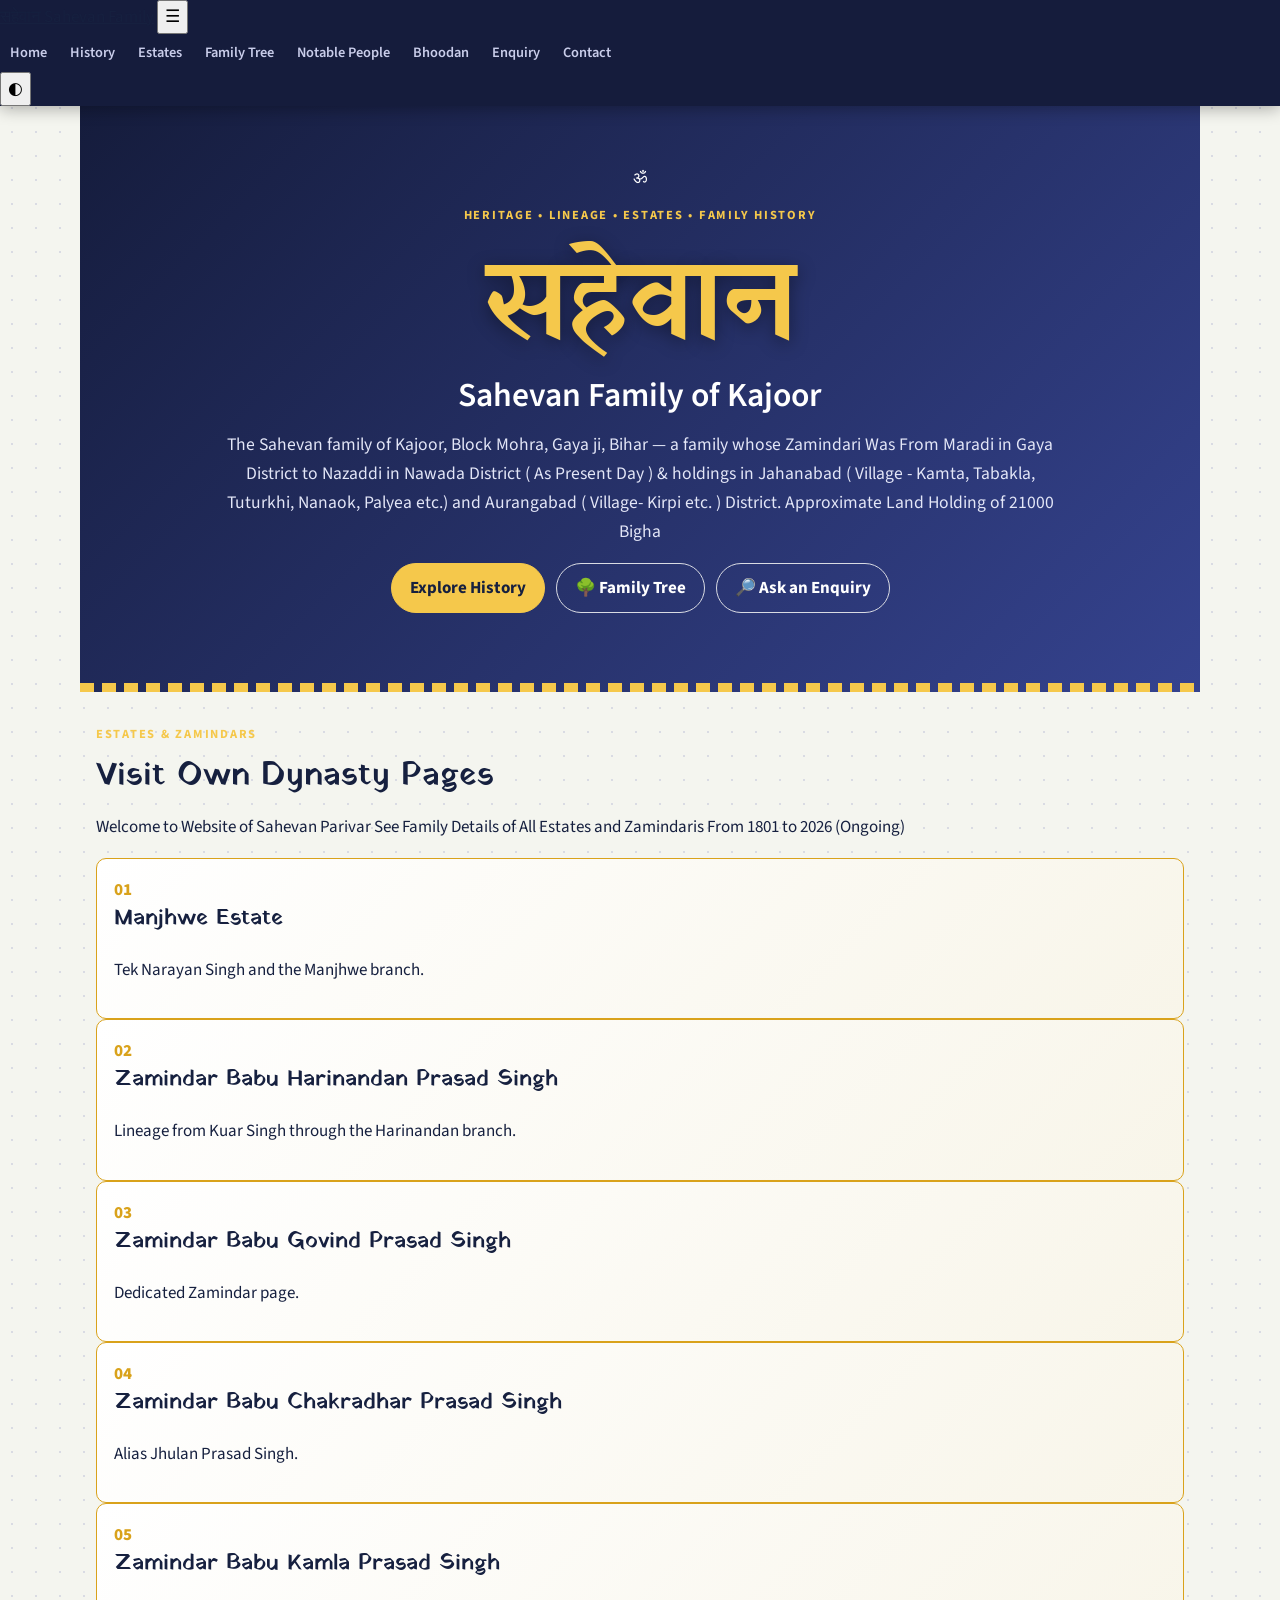
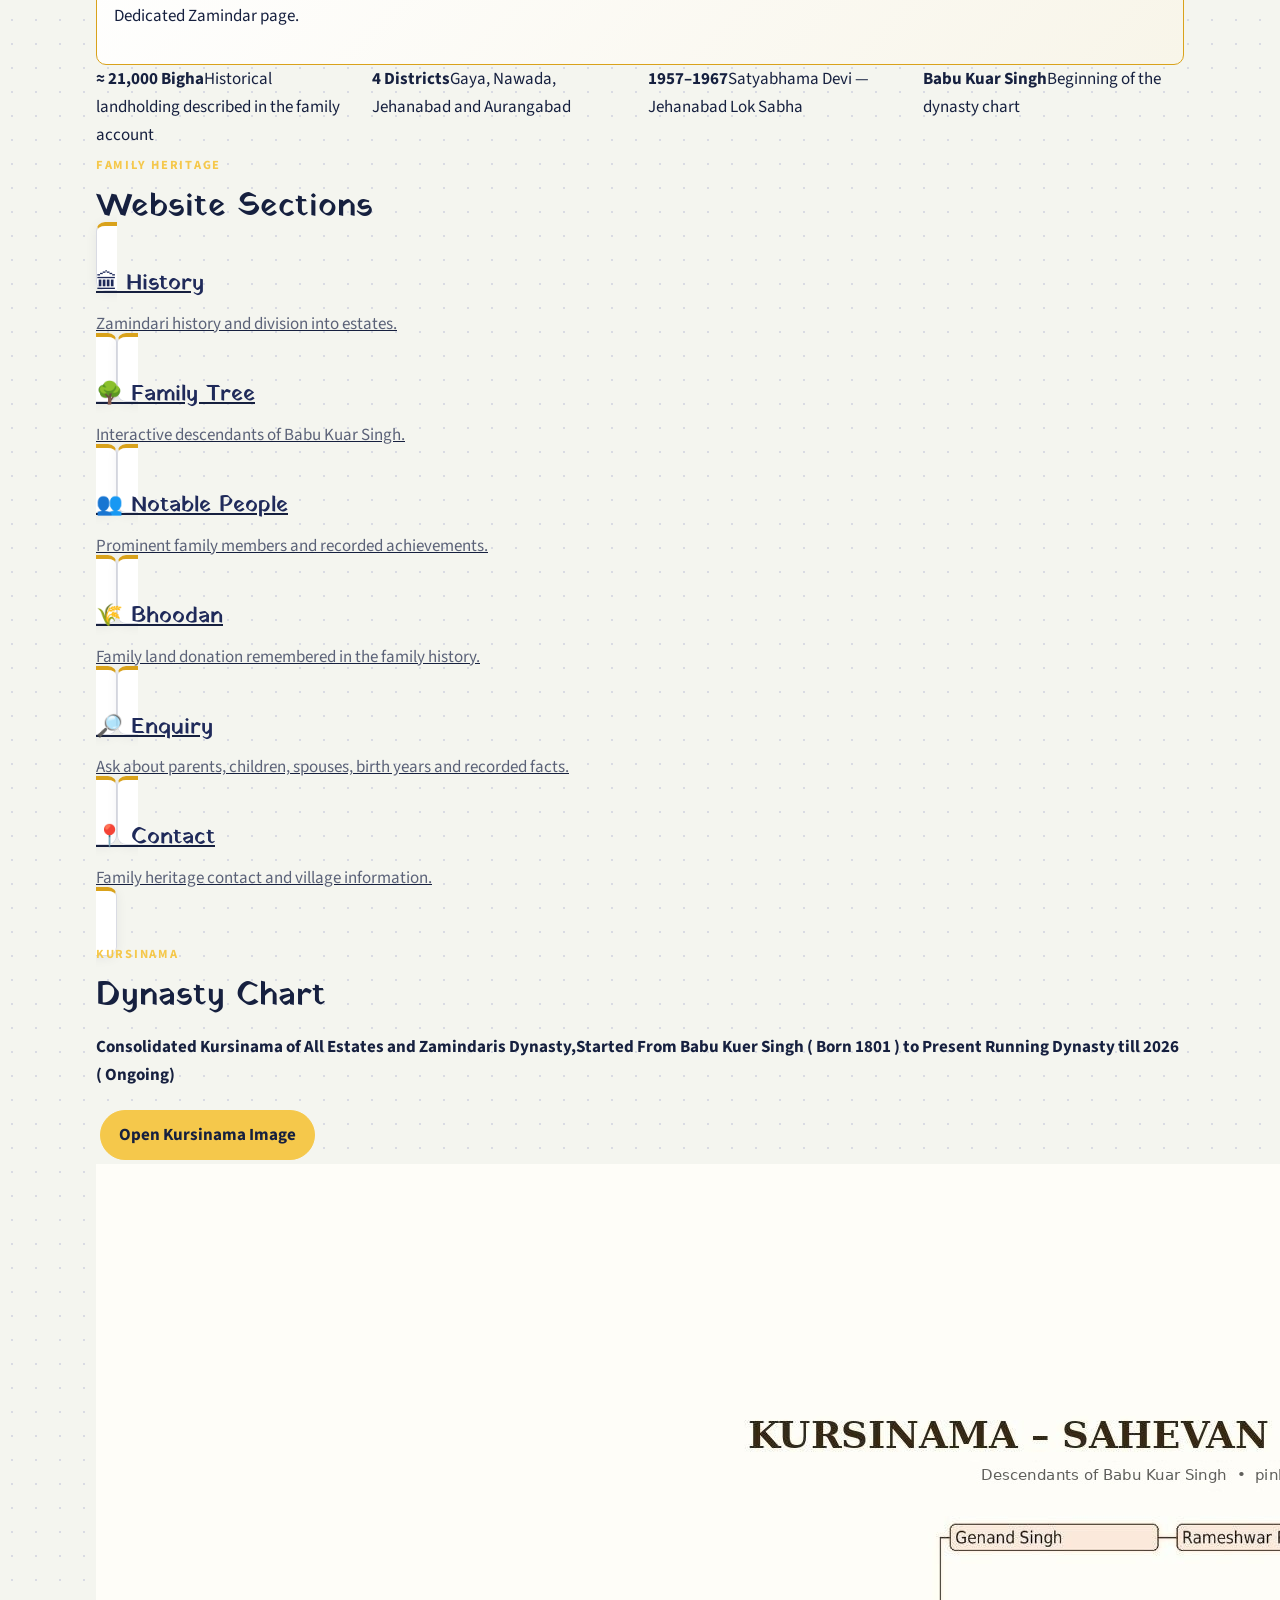
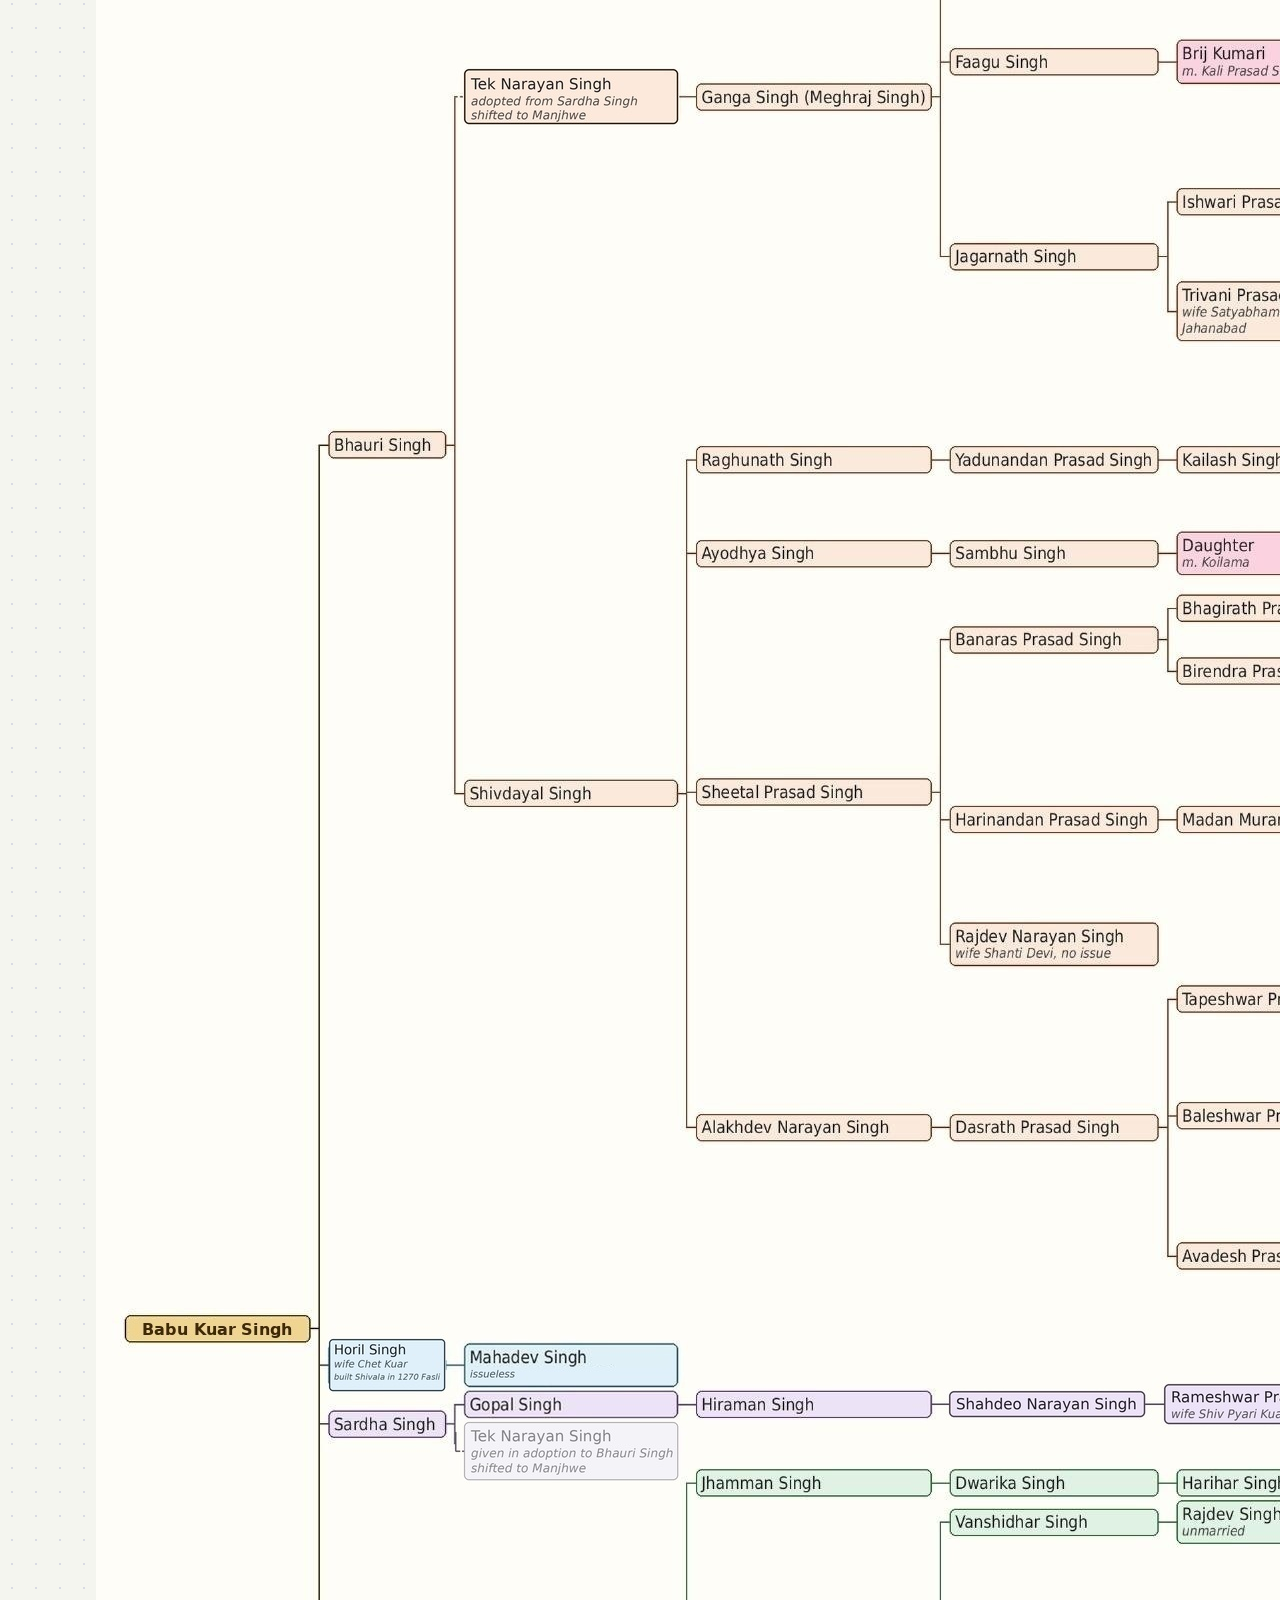
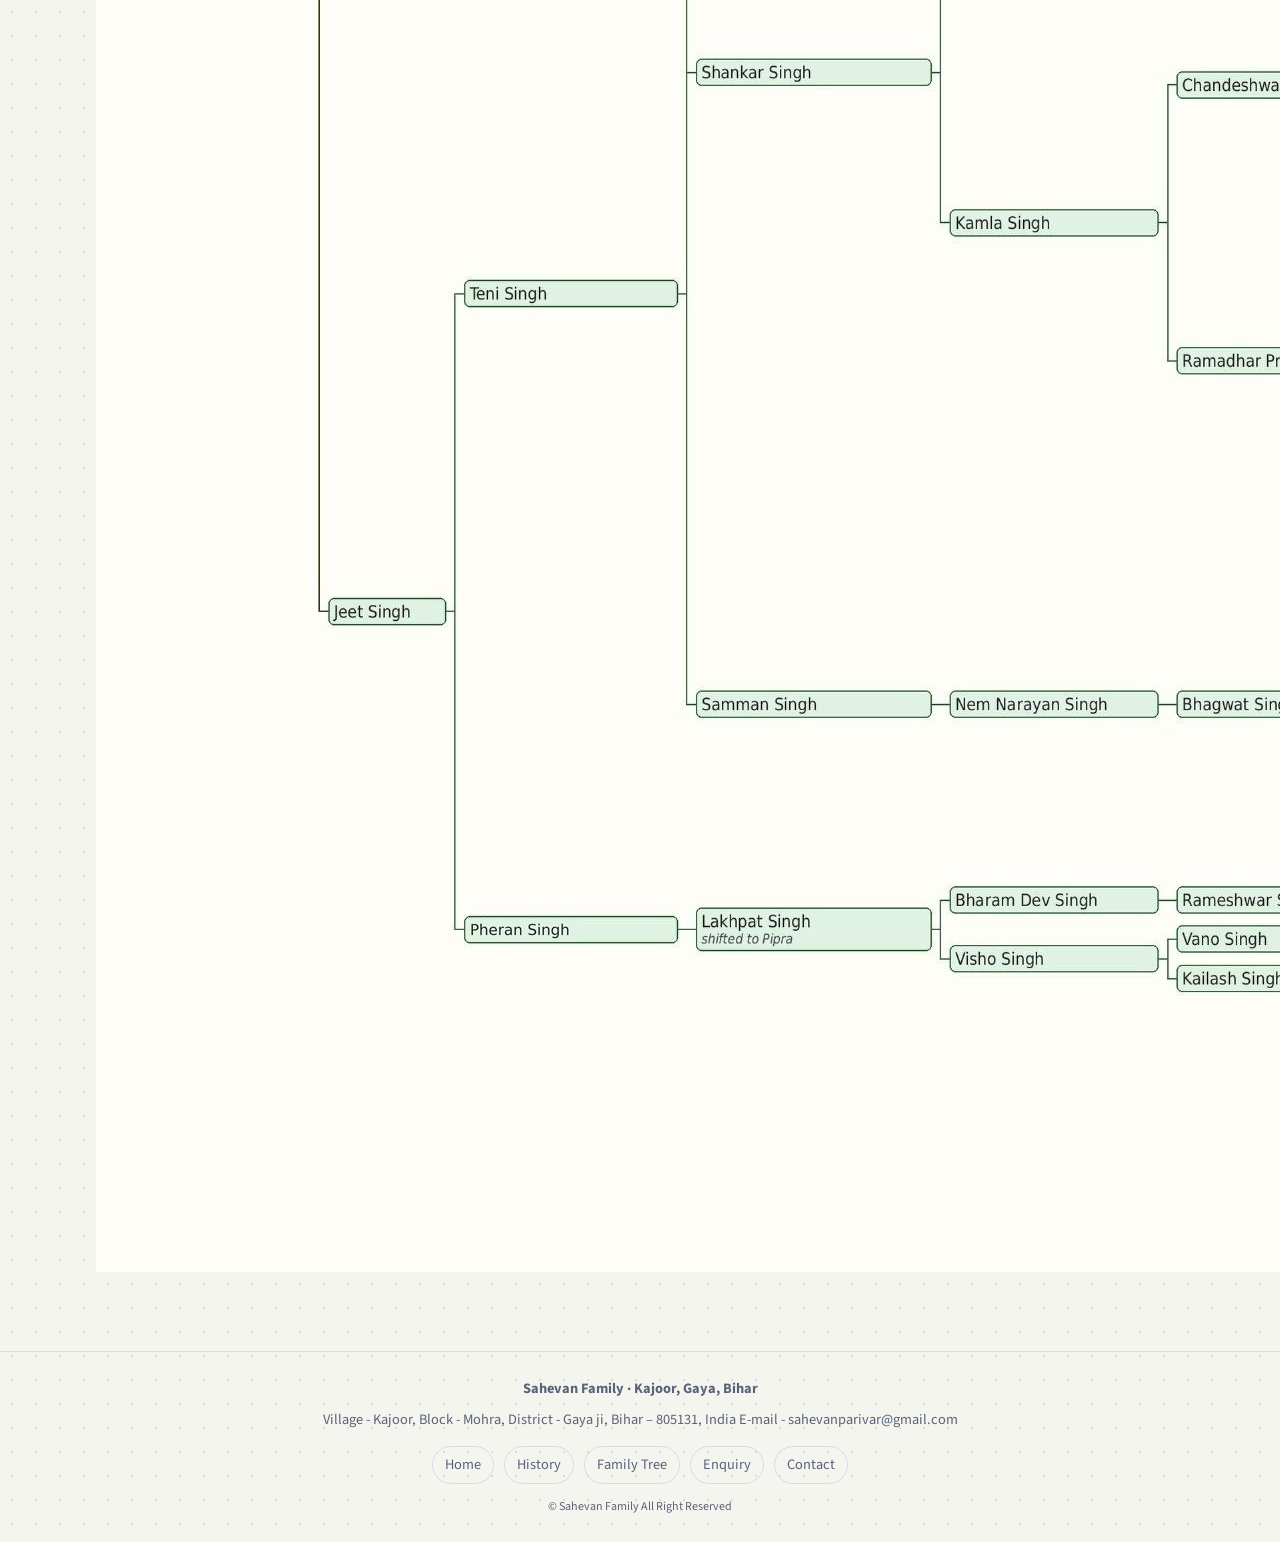
==== commit b962ab44: "Update index.html" ====
--- a/index.html
+++ b/index.html
@@ -2,8 +2,8 @@
 <html lang="en">
 <head>
 <meta charset="UTF-8">
-<meta name="viewport" content="width=device-width, initial-scale=1, viewport-fit=cover">
-<meta name="description" content="Sahevan Family of Kajoor, Gaya, Bihar — family history, estates, zamindars, kursinama, family tree and enquiry.">
+<meta name="viewport" content="width=device-width, initial-scale=1">
+<meta name="description" content="Sahevan Family of Kajoor, Gaya, Bihar — family history, estates, zamindars, family tree and heritage.">
 <title>Sahevan Family – Kajoor, Gaya</title>
 <link rel="preconnect" href="https://fonts.googleapis.com">
 <link rel="preconnect" href="https://fonts.gstatic.com" crossorigin>
@@ -11,304 +11,86 @@
 <link rel="stylesheet" href="style.css">
 </head>
 <body>
-
 <header class="site-header">
-  <div class="bar">
-    <a class="logo" href="#home">सहेवान <span>Sahevan Family</span></a>
-    <button class="mobile-menu" id="mobileMenu" aria-label="Open menu">☰</button>
-    <nav id="nav">
-      <a href="#home">Home</a>
-      <a href="#history">History</a>
-      <a href="#bhoodan">Bhoodan</a>
-      <a href="#kursinama">Kursinama</a>
-      <a href="#tree">Family Tree</a>
-      <a href="#estates">All Estates</a>
-      <a href="#people">Notable People</a>
-      <a href="#enquiry">Enquiry</a>
-      <a href="#contact">Contact</a>
+  <div class="nav-wrap">
+    <a class="brand" href="index.html">सहेवान <span>Sahevan Family</span></a>
+    <button class="menu-toggle" id="menuToggle" aria-label="Open menu">☰</button>
+    <nav id="mainNav">
+      <a href="index.html">Home</a>
+      <a href="history.html">History</a>
+      <a href="estates.html">Estates</a>
+      <a href="family-tree.html">Family Tree</a>
+      <a href="notable-people.html">Notable People</a>
+      <a href="bhoodan.html">Bhoodan</a>
+      <a href="enquiry.html">Enquiry</a>
+      <a href="contact.html">Contact</a>
     </nav>
-    <button id="estateMenuBtn" class="estate-menu-btn" aria-expanded="false">🏛 Estates ▾</button>
-    <button id="th" class="theme-btn" aria-label="Toggle dark mode">◐</button>
-    <div id="estateMenu" class="estate-menu" hidden>
-      <a href="#manjhwe">Manjhwe Estate</a>
-      <a href="#harinandan">Zamindar Babu Harinandan Prasad Singh</a>
-      <a href="#govind">Zamindar Babu Govind Prasad Singh</a>
-      <a href="#chakradhar">Zamindar Babu Chakradhar Prasad Singh alias Jhulan Prasad Singh</a>
-      <a href="#kamla">Zamindar Babu Kamla Prasad Singh</a>
-      <a href="#estates">View All Estates</a>
-    </div>
+    <button class="theme-toggle" id="themeToggle" aria-label="Toggle dark mode">◐</button>
   </div>
 </header>
-
 <main>
-
-<!-- HOME -->
-<section class="page" id="home">
-  <div class="hero">
-    <div class="royal-emblem">ॐ</div>
-    <p class="eyebrow">Heritage • Lineage • Estates • Family History</p>
-    <h1>सहेवान</h1>
-    <h2>Sahevan Family of Kajoor</h2>
-    <p>The Sahevan family of Kajoor, Block Mohra, Gaya ji, Bihar (805131) — a prominent zamindar family whose historical holdings extended from Maradi in Gaya to Nazaddi in Nawada, with holdings in Jehanabad and Aurangabad.</p>
-    <div class="cta">
-      <a class="btn primary" href="#kursinama">📜 View Kursinama</a>
-      <a class="btn outline" href="#tree">🌳 Explore Family Tree</a>
-      <a class="btn outline" href="#enquiry">🔎 Ask About the Family</a>
-    </div>
-  </div>
-
-  <div class="home-estate-panel">
-    <label for="estateSelect">🏛 Estates & Zamindars Details</label>
-    <select id="estateSelect">
-      <option value="">— Select an Estate / Zamindar —</option>
-      <option value="manjhwe">Manjhwe Estate – Tek Narayan Singh</option>
-      <option value="harinandan">Zamindar Babu Harinandan Prasad Singh</option>
-      <option value="govind">Zamindar Babu Govind Prasad Singh</option>
-      <option value="chakradhar">Zamindar Babu Chakradhar Prasad Singh alias Jhulan Prasad Singh</option>
-      <option value="kamla">Zamindar Babu Kamla Prasad Singh</option>
-      <option value="estates">All Estates & Zamindars</option>
-    </select>
-    <p class="hint">Select a name to open its dedicated page.</p>
-  </div>
-
-  <div class="stats">
-    <div class="stat"><b>≈ 21,000 Bigha</b><span>Zamindari land at its historical height</span></div>
-    <div class="stat"><b>4 Districts</b><span>Gaya, Nawada, Jehanabad and Aurangabad</span></div>
-    <div class="stat"><b>1957–1967</b><span>Satyabhama Devi, Member of Parliament, Jehanabad</span></div>
-    <div class="stat"><b>Babu Kuar Singh</b><span>Ancestor of the dynasty chart</span></div>
-  </div>
-
-  <div class="section-heading"><h2>Explore the Family</h2></div>
-  <div class="grid">
-    <a class="card card-link" href="#kursinama"><h3>📜 Kursinama</h3><p>View the complete dynasty chart of the Sahevan family.</p></a>
-    <a class="card card-link" href="#history"><h3>🏛 History</h3><p>History of the family, zamindari and division into estates.</p></a>
-    <a class="card card-link" href="#tree"><h3>🌳 Family Tree</h3><p>Explore the descendants of Babu Kuar Singh.</p></a>
-    <a class="card card-link" href="#people"><h3>👥 Notable People</h3><p>Engineers, entrepreneurs, leaders and other prominent family members.</p></a>
-    <a class="card card-link" href="#estates"><h3>🏰 Estates & Zamindars</h3><p>Visit each estate and zamindar page directly.</p></a>
-    <a class="card card-link" href="#enquiry"><h3>🔎 Enquiry</h3><p>Ask questions about family relationships and information recorded on this website.</p></a>
-  </div>
-
-  <div class="section-heading"><h2>Estates & Zamindars</h2></div>
-  <div class="estate-cards">
-    <a href="#manjhwe" class="estate-card"><span>01</span><strong>Manjhwe Estate</strong><small>Tek Narayan Singh</small></a>
-    <a href="#harinandan" class="estate-card"><span>02</span><strong>Harinandan Prasad Singh</strong><small>Detailed family branch</small></a>
-    <a href="#govind" class="estate-card"><span>03</span><strong>Govind Prasad Singh</strong><small>Page coming soon</small></a>
-    <a href="#chakradhar" class="estate-card"><span>04</span><strong>Chakradhar Prasad Singh</strong><small>Alias Jhulan Prasad Singh</small></a>
-    <a href="#kamla" class="estate-card"><span>05</span><strong>Kamla Prasad Singh</strong><small>Page coming soon</small></a>
+<section class="hero">
+  <div class="emblem">ॐ</div>
+  <p class="eyebrow">HERITAGE • LINEAGE • ESTATES • FAMILY HISTORY</p>
+  <h1>सहेवान</h1>
+  <h2>Sahevan Family of Kajoor</h2>
+  <p>The Sahevan family of Kajoor, Block Mohra, Gaya ji, Bihar — a family whose Zamindari Was From Maradi in Gaya District to Nazaddi in Nawada District ( As Present Day ) & holdings in Jahanabad ( Village - Kamta, Tabakla, Tuturkhi, Nanaok, Palyea etc.) and Aurangabad ( Village- Kirpi etc. ) District. Approximate Land Holding of 21000 Bigha</p>
+  <div class="actions">
+    <a class="btn primary" href="history.html">Explore History</a>
+    <a class="btn" href="family-tree.html">🌳 Family Tree</a>
+    <a class="btn" href="enquiry.html">🔎 Ask an Enquiry</a>
   </div>
 </section>
 
-<!-- HISTORY -->
-<section class="page" id="history">
-  <div class="page-title"><h2>History of the Sahevan Family</h2><p>A historical overview of the Sahevan family of Kajoor, Mohra, Gaya ji, Bihar.</p></div>
-  <div class="tl">
-    <article class="timeline-card"><span class="timeline-no">01</span><h3>The Zamindari</h3>
-      <p>The Sahevan family of Village Kajoor, Block Mohra, District Gaya ji, Bihar (805131), was a prominent zamindar family of the region.</p>
-      <p>The family's historical zamindari holdings extended from Maradi in Gaya district to Nazaddi in Nawada district, with holdings in several areas of Jehanabad including Kamta, Tabkla, Tuturkhi, Nanoak and Paleya, and in Aurangabad including Karpi/Kirpi and surrounding areas.</p>
-      <p>The historical landholding is described as approximately 21,000 bigha.</p>
-    </article>
-    <article class="timeline-card"><span class="timeline-no">02</span><h3>Origin of the Dynasty</h3>
-      <p>The dynasty chart begins with <strong>Babu Kuar Singh (Born 1801)</strong>.</p>
-      <p>According to the family history, the zamindari was purchased by his elder son <strong>Babu Bhauri Singh (Born 1820)</strong> from English Lueus Saheb.</p>
-      <p>The other sons of Babu Kuar Singh were:</p>
-      <ul><li><strong>Babu Horil Singh</strong> – Born 1823</li><li><strong>Babu Shardha Singh</strong> – Born 1826</li><li><strong>Babu Jeet Singh</strong> – Born 1830</li></ul>
-      <p>The descendants of the four brothers subsequently developed different branches, estates and zamindaris.</p>
-    </article>
-    <article class="timeline-card"><span class="timeline-no">03</span><h3>Bhoodan Movement</h3>
-      <p>The family donated land to the Bhoodan Movement associated with Vinoba Bhave, with the stated purpose of helping landless people and socially disadvantaged communities.</p>
-      <a class="inline-btn" href="#bhoodan">Read Bhoodan details →</a>
-    </article>
-    <article class="timeline-card"><span class="timeline-no">04</span><h3>Division into Estates</h3>
-      <p>As the dynasty expanded, different branches became associated with different estates and zamindari holdings. Visit each page directly below.</p>
-      <div class="estate-buttons">
-        <a href="#manjhwe">🏛 Manjhwe Estate</a>
-        <a href="#harinandan">👑 Harinandan Prasad Singh</a>
-        <a href="#govind">👑 Govind Prasad Singh</a>
-        <a href="#chakradhar">👑 Chakradhar Prasad Singh</a>
-        <a href="#kamla">👑 Kamla Prasad Singh</a>
-      </div>
-    </article>
-    <article class="timeline-card"><span class="timeline-no">05</span><h3>Where the Family Lives</h3>
-      <p>Family members live in villages including Kajoor, Manjhwe, Pipra and Karishoba in the Gaya and Nawada region.</p>
-    </article>
+<section class="section">
+  <div class="section-title"><p class="eyebrow">ESTATES & ZAMINDARS</p><h2>Visit Own Dynasty Pages</h2><p> Welcome to Website of Sahevan Parivar See Family Details of All Estates and Zamindaris From 1801 to 2026 (Ongoing)</p></div>
+  <div class="estate-grid">
+    <a class="estate-card" href="manjhwe-estate.html"><span>01</span><h3>Manjhwe Estate</h3><p>Tek Narayan Singh and the Manjhwe branch.</p></a>
+    <a class="estate-card" href="harinandan-prasad-singh.html"><span>02</span><h3> Zamindar Babu Harinandan Prasad Singh</h3><p>Lineage from Kuar Singh through the Harinandan branch.</p></a>
+    <a class="estate-card" href="govind-prasad-singh.html"><span>03</span><h3> Zamindar Babu Govind Prasad Singh</h3><p>Dedicated Zamindar page.</p></a>
+    <a class="estate-card" href="chakradhar-prasad-singh.html"><span>04</span><h3> Zamindar Babu Chakradhar Prasad Singh</h3><p>Alias Jhulan Prasad Singh.</p></a>
+    <a class="estate-card" href="kamla-prasad-singh.html"><span>05</span><h3> Zamindar Babu Kamla Prasad Singh</h3><p>Dedicated Zamindar page.</p></a>
   </div>
 </section>
 
-<!-- BHOODAN -->
-<section class="page" id="bhoodan">
-  <div class="page-title"><h2>Bhoodan – Land Given Back</h2><p>Land donation remembered in the family history.</p></div>
-  <div class="quote">“Acres of land donated so the landless could farm.”</div>
-  <div class="card"><p>The family gave land to the Bhoodan Movement associated with Acharya Vinoba Bhave, with the stated objective of helping landless people and socially disadvantaged communities.</p><p>This section can later contain original donation records, village-wise details, documents, photographs and recollections from family elders.</p></div>
+<section class="stats">
+  <div><strong>≈ 21,000 Bigha</strong><span>Historical landholding described in the family account</span></div>
+  <div><strong>4 Districts</strong><span>Gaya, Nawada, Jehanabad and Aurangabad</span></div>
+  <div><strong>1957–1967</strong><span>Satyabhama Devi — Jehanabad Lok Sabha</span></div>
+  <div><strong>Babu Kuar Singh</strong><span>Beginning of the dynasty chart</span></div>
 </section>
 
-<!-- MANJHWE -->
-<section class="page" id="manjhwe">
-  <div class="person-header"><p class="eyebrow">ESTATE • MANJHWE</p><h2>Manjhwe Estate</h2><p>The historical branch beginning with Babu Tek Narayan Singh.</p></div>
-  <div class="notice">The following lineage is presented from the family history supplied for this website.</div>
-
-  <div class="content-card"><h3>Origin of Manjhwe Estate</h3>
-    <p>Manjhwe Estate started from <strong>Babu Tek Narayan Singh</strong>, who was the adopted son of his uncle <strong>Babu Bhauri Singh (Born 1820)</strong> and the biological son of <strong>Babu Shardha Singh (Born 1826)</strong>.</p>
-    <div class="lineage-grid">
-      <div><b>Babu Kuar Singh</b><small>Born 1801</small><p>Four sons:</p><ul><li>Babu Bhauri Singh – Born 1820</li><li>Babu Horil Singh – Born 1823</li><li>Babu Shardha Singh – Born 1826</li><li>Babu Jeet Singh – Born 1830</li></ul></div>
-      <div><b>Babu Bhauri Singh</b><small>Born 1820</small><p>Uncle and adoptive father of Tek Narayan Singh.</p></div>
-      <div><b>Babu Shardha Singh</b><small>Born 1826</small><p>Biological father of Tek Narayan Singh.</p></div>
-    </div>
-  </div>
-
-  <div class="content-card"><h3>Adoption of Tek Narayan Singh</h3>
-    <p>Babu Tek Narayan Singh was adopted by his uncle <strong>Babu Bhauri Singh of Village Kajoor</strong> when Babu Bhauri Singh's own son <strong>Babu Shivdayal Singh</strong> had not yet been born.</p>
-    <p>When Babu Shivdayal Singh was born, the property share of Babu Bhauri Singh was divided: half was given to his own son Babu Shivdayal Singh and half to his adopted son Babu Tek Narayan Singh.</p>
-  </div>
-
-  <div class="content-card"><h3>Share from Biological Father</h3>
-    <p>Babu Tek Narayan Singh also received a half share from his biological father, Babu Shardha Singh. Babu Shardha Singh also gave a half share to <strong>Babu Gopal Singh</strong>, who remained at Kajoor.</p>
-  </div>
-
-  <div class="content-card"><h3>Settlement at Manjhwe</h3>
-    <p>With the shares received from both branches, Babu Tek Narayan Singh shifted to <strong>Manjhwe</strong>. His branch subsequently developed into what is remembered within the family as the Manjhwe Estate.</p>
-  </div>
-
-  <div class="person-header compact"><h2>Babu Ganga Singh alias Babu Meghraj Singh</h2><p>Son of Babu Tek Narayan Singh</p></div>
-
-  <div class="descendant-card"><h3>1. Genand Singh Branch</h3><p>Genand Singh had a son, <strong>Babu Rameshwar Prasad Singh</strong>, who had two sons:</p><div class="children-pills"><span>Vishwanath</span><span>Paras</span></div><p>Their descendants continue through the family line recorded in the family tree.</p></div>
-
-  <div class="descendant-card"><h3>2. Faggu Singh Branch</h3><p>Faggu Singh had one daughter, <strong>Brij Kumari</strong>, who was married to <strong>Kali Prasad Singh of Karnauti, Muzaffarpur district</strong>, from the family associated with Late Mahesh Prasad Singh, former Minister in the Government of Bihar.</p>
-    <h4>Children of Brij Kumari</h4>
-    <div class="subtree">
-      <div><strong>Jagat Prasad Singh</strong><p>Three sons: <strong>Ajay, Vijay and Viraj Prayaswama</strong>. Viraj Prayaswama is settled in Manjhwe.</p></div>
-      <div><strong>Gupteshwar Prasad Singh</strong></div>
-      <div><strong>Harinandan Prasad Singh</strong><p>See the dedicated Harinandan family page.</p><a href="#harinandan" class="inline-btn">Open Harinandan page →</a></div>
-    </div>
-  </div>
-
-  <div class="descendant-card"><h3>3. Jagarnath Singh Branch</h3><p>Jagarnath Singh had two sons:</p>
-    <div class="subtree">
-      <div><strong>Ishwari Prasad Singh</strong><p>Five sons: Avadh Bihari, Vake Bihari, Brij Bihari, Saket Bihari and Pramod Bihari. Their descendants continue into the present generation.</p></div>
-      <div><strong>Triveni Prasad Singh</strong><p>Had no children. His wife, <strong>Satyabhama Devi</strong>, was a Member of Parliament from the Jehanabad Lok Sabha constituency from 1957 to 1967.</p><p>According to the family account, Triveni Prasad Singh was also associated with educational and public welfare initiatives in Hisua. A college in Hisua is remembered as <strong>Triveni Satyabhama College (T.S. College)</strong>.</p></div>
-    </div>
-  </div>
-  <div class="estate-footer-link"><a class="btn primary" href="#tree">🌳 View Complete Family Tree</a><a class="btn secondary" href="#enquiry">🔎 Ask a Family Question</a></div>
-</section>
-
-<!-- HARINANDAN -->
-<section class="page" id="harinandan">
-  <div class="person-header"><p class="eyebrow">ZAMINDAR • MANJHWE BRANCH</p><h2>Zamindar Babu Harinandan Prasad Singh</h2><p>A major branch of the Sahevan family associated with Manjhwe.</p></div>
-
-  <div class="content-card"><h3>Lineage</h3>
-    <p><strong>Babu Harinandan Prasad Singh</strong> was the son of <strong>Sheetal Prasad Singh</strong> (married at Village Bampur near Chandi-Ramghat), grandson of <strong>Shivdayal Prasad Singh (Born 1846)</strong> (married at Village Shivnar near Mokama), and great-grandson of <strong>Babu Bhauri Singh (Born 1820)</strong>, who was a son of <strong>Babu Kuar Singh (Born 1801)</strong>.</p>
-  </div>
-
-  <div class="content-card"><h3>Marriage and Brothers</h3>
-    <p>Babu Harinandan Prasad Singh was married to <strong>Shiv Jyoti Devi of Jamuwan near Tajpur</strong>.</p>
-    <p>He had two brothers:</p>
-    <ol><li><strong>Babu Banaras Prasad Singh</strong>, married to Suryamukhi Devi at Jamuwan near Tajpur.</li><li><strong>Babu Rajdev Narayan Singh</strong>, married to Shanti Devi of Balwa, Jehanabad.</li></ol>
-  </div>
-
-  <div class="content-card"><h3>Babu Banaras Prasad Singh Branch</h3>
-    <p>Babu Banaras Prasad Singh had two sons: <strong>Bhagirath Prasad Singh</strong> and <strong>Birendra Prasad Singh</strong>.</p>
-    <div class="subtree">
-      <div><strong>Bhagirath Prasad Singh</strong><p>Married at Dumrama near Nawada. He had one son, <strong>Mrityunjay Prasad Singh</strong>.</p><p>Mrityunjay Prasad Singh was married to <strong>Vaidehi Devi of Teaus</strong>, daughter of Mani Prasad Singh.</p>
-        <div class="mini-family"><strong>Children of Mrityunjay Prasad Singh</strong><p>• <strong>Vikash Ranjan</strong> — son Gyan. Eminent software engineer; married to Aprajita of Auare near Lakhisarai.</p><p>• <strong>Prakash Ranjan</strong> — son Darshit. Business related to concrete; married to Priyanka of Janpura near Hisua.</p></div>
-      </div>
-      <div><strong>Birendra Prasad Singh</strong><p>Married to <strong>Panpati Devi of Bandhawa, Aurangabad</strong>. They had one daughter, <strong>Prabhavati Devi</strong>, married to <strong>Dr. Bimal Prasad Singh</strong>, former Principal of RDS College, Muzaffarpur, of Kebatgawan, Muzaffarpur.</p></div>
-    </div>
-  </div>
-
-  <div class="content-card"><h3>Harinandan Prasad Singh → Madan Murari Prasad Singh</h3>
-    <p>Babu Harinandan Prasad Singh had one son, <strong>Babu Madan Murari Prasad Singh</strong>, married to <strong>Hiramani Devi of Bandhwa, Aurangabad</strong>. They had five sons.</p>
-    <div class="five-branches">
-      <article><b>1. Arunjay Prasad Singh</b><p>Married to <strong>Pushpa Singh of Kafen, Muzaffarpur</strong>. Two sons: <strong>Parijat Dhawal</strong> and <strong>Sushnat Nirmal</strong>. Sushnat Nirmal is married to Meneka of Parepur near Bihta, Patna.</p><p>Arunjay Prasad Singh is described as an eminent engineer and Managing Director of several multinational companies.</p><p><strong>Parijat Dhawal</strong> did B.Tech and M.Tech from IIT Kharagpur and MBA (Finance) from University of Michigan, USA; he is described as a finance-based entrepreneur.</p></article>
-      <article><b>2. Dhananjay Prasad Singh</b><p>Married to <strong>Nirmala Devi of Jehanabad</strong>. One son: <strong>Pankaj Kumar</strong>; Pankaj's son is <strong>Priyanshu</strong>.</p></article>
-      <article><b>3. Shashi Ranjan</b><p>Married to <strong>Madhurima Pandey of Sitalpur, Chhapra</strong>. Two sons: <strong>Nishikant</strong> and <strong>Rishikant</strong>. Nishikant is a specialised computer engineer.</p></article>
-      <article><b>4. Shashank Shekhar</b><p>Married to <strong>Nivedita Manju of Rampur Sinday near Sheikhpura</strong>. One son: <strong>Nalini Kant</strong>. Nalini Kant is a specialised electronics engineer.</p></article>
-      <article><b>5. Ravi Ranjan</b><p>Married to <strong>Kanchana of Narauli, Nawada</strong>. One son: <strong>Aarav Ritvik Singh</strong>. Ravi Ranjan is an eminent electronics engineer and currently Director at NXP Semiconductors.</p></article>
-    </div>
-  </div>
-  <div class="estate-footer-link"><a class="btn primary" href="#tree">🌳 View Complete Family Tree</a><a class="btn secondary" href="#enquiry">🔎 Ask a Family Question</a></div>
-</section>
-
-<!-- COMING SOON PAGES -->
-<section class="page" id="govind"><div class="coming"><div class="coming-box"><div class="royal-emblem small">ॐ</div><h2>Coming Soon!</h2><p>Detailed history of <strong>Zamindar Babu Govind Prasad Singh</strong> will be added here.</p><a class="btn primary" href="#estates">View All Estates</a></div></div></section>
-<section class="page" id="chakradhar"><div class="coming"><div class="coming-box"><div class="royal-emblem small">ॐ</div><h2>Coming Soon!</h2><p>Detailed history of <strong>Zamindar Babu Chakradhar Prasad Singh alias Jhulan Prasad Singh</strong> will be added here.</p><a class="btn primary" href="#estates">View All Estates</a></div></div></section>
-<section class="page" id="kamla"><div class="coming"><div class="coming-box"><div class="royal-emblem small">ॐ</div><h2>Coming Soon!</h2><p>Detailed history of <strong>Zamindar Babu Kamla Prasad Singh</strong> will be added here.</p><a class="btn primary" href="#estates">View All Estates</a></div></div></section>
-
-<!-- KURSINAMA -->
-<section class="page" id="kursinama">
-  <div class="page-title"><h2>Kursinama – Dynasty Chart</h2><p>Descendants of Babu Kuar Singh. Tap the chart to zoom in.</p></div>
-  <div class="btns"><a href="img.jpg" target="_blank" rel="noopener">Open Full Size</a><a href="img.jpg" download="Sahevan_Kursinama.jpg">Download</a></div>
-  <div class="frame" id="fr"><img src="img.jpg" alt="Kursinama of the Sahevan family" id="kursinamaImg"><div class="miss" id="imgMissing">img.jpg not found. Upload your Kursinama image in the same folder as index.html.</div></div>
-</section>
-
-<!-- TREE -->
-<section class="page" id="tree">
-  <div class="page-title"><h2>Family Tree</h2><p>Tap a name to open its branch. Pink = female. Dashed = adoption.</p></div>
-  <div class="btns"><button onclick="tg(true)">Expand All</button><button onclick="tg(false)">Collapse All</button></div>
-  <div class="tree-search"><input id="treeSearch" type="search" placeholder="Search a family member…"><span id="treeCount"></span></div>
-  <ul class="t" id="tr"></ul>
-</section>
-
-<!-- ESTATES -->
-<section class="page" id="estates">
-  <div class="page-title"><h2>Estates and Zamindars</h2><p>Choose a dedicated page. No searching through long text is required.</p></div>
-  <div class="estate-directory">
-    <a href="#manjhwe"><span>01</span><div><h3>Manjhwe Estate</h3><p>Started from Babu Tek Narayan Singh.</p></div><b>→</b></a>
-    <a href="#harinandan"><span>02</span><div><h3>Zamindar Babu Harinandan Prasad Singh</h3><p>Detailed family lineage and descendants.</p></div><b>→</b></a>
-    <a href="#govind"><span>03</span><div><h3>Zamindar Babu Govind Prasad Singh</h3><p>Detailed page coming soon.</p></div><b>→</b></a>
-    <a href="#chakradhar"><span>04</span><div><h3>Zamindar Babu Chakradhar Prasad Singh</h3><p>Alias Jhulan Prasad Singh. Detailed page coming soon.</p></div><b>→</b></a>
-    <a href="#kamla"><span>05</span><div><h3>Zamindar Babu Kamla Prasad Singh</h3><p>Detailed page coming soon.</p></div><b>→</b></a>
-  </div>
-  <div class="section-heading"><h2>Villages</h2></div>
-  <table><tr><th>Village</th><th>District</th></tr><tr><td>Kajoor</td><td>Gaya</td></tr><tr><td>Manjhwe</td><td>Gaya / Nawada</td></tr><tr><td>Pipra</td><td>Gaya / Nawada</td></tr><tr><td>Karishoba</td><td>Gaya / Nawada</td></tr></table>
-</section>
-
-<!-- PEOPLE -->
-<section class="page" id="people">
-  <div class="page-title"><h2>Notable People</h2><p>Members of the family associated with public service, engineering, business and other professional fields.</p></div>
-  <div class="grid">
-    <div class="card"><h3>Satyabhama Devi</h3><p>Wife of Triveni Prasad Singh. Member of Parliament from Jehanabad Lok Sabha, 1957–1967.</p></div>
-    <div class="card"><h3>Arunjay Prasad Singh</h3><p>Engineer and Managing Director of several multinational companies.</p></div>
-    <div class="card"><h3>Ravi Ranjan</h3><p>Electronics engineer and Director at NXP Semiconductors.</p></div>
-    <div class="card"><h3>Parijat Dhawal</h3><p>B.Tech and M.Tech, IIT Kharagpur; MBA Finance, University of Michigan, USA. Finance entrepreneur.</p></div>
-    <div class="card"><h3>Nalini Kant</h3><p>Specialised electronics engineer. Son of Shashank Shekhar.</p></div>
-    <div class="card"><h3>Nishikant</h3><p>Specialised computer engineer. Son of Shashi Ranjan.</p></div>
-    <div class="card"><h3>Vikash Ranjan</h3><p>Software engineer and descendant of the Banaras Prasad Singh branch.</p></div>
-    <div class="card"><h3>Prakash Ranjan</h3><p>Businessman associated with the concrete industry.</p></div>
-    <div class="card"><h3>Sanjay Kumar</h3><p>Businessman associated with hospitality and logistics.</p></div>
-    <div class="card"><h3>Sudhir Kumar</h3><p>Petroleum engineer associated with Petroleum Engineering studies at BHU.</p></div>
+<section class="section">
+  <div class="section-title"><p class="eyebrow">FAMILY HERITAGE</p><h2>Website Sections</h2></div>
+  <div class="card-grid">
+    <a class="card" href="history.html"><h3>🏛 History</h3><p>Zamindari history and division into estates.</p></a>
+    <a class="card" href="family-tree.html"><h3>🌳 Family Tree</h3><p>Interactive descendants of Babu Kuar Singh.</p></a>
+    <a class="card" href="notable-people.html"><h3>👥 Notable People</h3><p>Prominent family members and recorded achievements.</p></a>
+    <a class="card" href="bhoodan.html"><h3>🌾 Bhoodan</h3><p>Family land donation remembered in the family history.</p></a>
+    <a class="card" href="enquiry.html"><h3>🔎 Enquiry</h3><p>Ask about parents, children, spouses, birth years and recorded facts.</p></a>
+    <a class="card" href="contact.html"><h3>📍 Contact</h3><p>Family heritage contact and village information.</p></a>
   </div>
 </section>
 
-<!-- ENQUIRY -->
-<section class="page" id="enquiry">
-  <div class="page-title"><h2>Family Enquiry</h2><p>Ask a question and the website will search its recorded family data and answer immediately.</p></div>
-  <div class="query-box">
-    <div class="query-icon">🔎</div>
-    <h3>Ask About the Sahevan Family</h3>
-    <p class="muted">Examples: “Who is Harinandan Prasad Singh's father?” · “Who are Madan Murari Prasad Singh's sons?” · “Who is Nalini Kant's father?” · “When was Babu Kuar Singh born?”</p>
-    <div class="query-row"><input id="queryInput" type="search" autocomplete="off" placeholder="Type your question here…"><button id="askBtn" class="btn primary">Ask</button></div>
-    <div class="suggestions"><button data-q="Who is Harinandan Prasad Singh's father?">Harinandan's father</button><button data-q="Who are Madan Murari Prasad Singh's sons?">Madan Murari's sons</button><button data-q="Who is Nalini Kant's father?">Nalini Kant's father</button><button data-q="When was Babu Kuar Singh born?">Kuar Singh's birth</button><button data-q="Who is Ravi Ranjan married to?">Ravi Ranjan's wife</button></div>
-    <div id="answerBox" class="answer-box" aria-live="polite"><span>💡</span><div><strong>Your answer will appear here.</strong><p>Ask about a person, parent, child, spouse, birth year, residence, occupation, education, estate or public position.</p></div></div>
+<section class="section">
+  <div class="image-panel">
+    <div><p class="eyebrow">KURSINAMA</p><h2>Dynasty Chart</h2><p> <strong>Consolidated Kursinama of All Estates and Zamindaris Dynasty,Started From Babu Kuer Singh ( Born 1801 ) to Present Running Dynasty till 2026 ( Ongoing)</strong> </p><a class="btn primary" href="img.jpg" target="_blank">Open Kursinama Image</a></div>
+    <img src="img.jpg" alt="Sahevan Family Kursinama" onerror="this.style.display='none'">
   </div>
-  <div class="card disclaimer"><strong>About answers</strong><p>The enquiry tool uses only information recorded in this website's data. If a requested fact is not recorded, it will say so rather than inventing an answer.</p></div>
 </section>
-
-<!-- CONTACT -->
-<section class="page" id="contact">
-  <div class="page-title"><h2>Contact</h2><p>Sahevan Family heritage website.</p></div>
-  <div class="card"><h3>Sahevan Family</h3><p>Village Kajoor,<br>Block Mohra,<br>District Gaya ji,<br>Bihar – 805131,<br>India</p></div>
-</section>
-
 </main>
-
 <footer>
-  <div class="footer-links">
-    <a href="https://www.livehindustan.com/bihar/nawada/story-nari-shakti-mp-satyabhama-devi-had-donated-500-bighas-of-land-9689048.html" target="_blank" rel="noopener">Hindustan Post</a>
-    <a href="https://share.google/0c5EvhFRCNv2HVEGA" target="_blank" rel="noopener">Wikipedia Post</a>
-    <a href="#enquiry">Family Enquiry</a>
+  <div class="footer-inner">
+    <strong>Sahevan Family · Kajoor, Gaya, Bihar</strong>
+    <p>Village - Kajoor, Block - Mohra, District -  Gaya ji, Bihar – 805131, India
+    E-mail - sahevanparivar@gmail.com </p>
+    <div class="footer-links">
+      <a href="index.html">Home</a><a href="history.html">History</a><a href="family-tree.html">Family Tree</a>
+      <a href="enquiry.html">Enquiry</a><a href="contact.html">Contact</a>
+    </div>
+    <small>© Sahevan Family  All Right Reserved </small>
   </div>
-  <p>© All Rights Reserved · Sahevan Family, Kajoor, Gaya ji, Bihar</p>
 </footer>
-
 <script src="script.js"></script>
 </body>
 </html>
--- a/style.css
+++ b/style.css
@@ -24,20 +24,3 @@
 :focus-visible{outline:2px solid var(--gold);outline-offset:2px}
 @media(max-width:900px){nav{order:5;width:100%;flex-basis:100%}.bar{flex-wrap:wrap}.estate-menu{top:105px;right:10px}}
 @media(max-width:700px){body{font-size:16px}.logo{font-size:1.15rem}.logo span{display:none}.mobile-menu{display:block;margin-left:auto}nav{display:none;flex-direction:column;max-height:60vh;overflow:auto;background:var(--hd);padding:5px;border-radius:8px}nav.open{display:flex}nav a{padding:10px 12px}.theme-btn{order:3}.estate-menu-btn{order:2}.hero{padding:48px 14px 65px}.hero h1{font-size:4rem}.hero p{font-size:1rem}.person-header{padding:25px 18px}.coming-box h2{font-size:2.3rem}.query-row{flex-direction:column}.query-row .btn{width:100%}.tree-search{flex-direction:column;align-items:stretch}.tree-search input{max-width:none}}
-
-/* Interactive ancestor -> descendant tree */
-.t{padding:8px 0 20px!important;overflow-x:auto}
-.t .tree-node{position:relative;margin:6px 0 6px 0;padding-left:0}
-.t .tree-children{margin:6px 0 0 18px!important;padding:3px 0 3px 22px!important;border-left:2px solid var(--gold)!important}
-.t .tree-children>.tree-node:before{content:"";position:absolute;left:-22px;top:19px;width:20px;border-top:2px solid var(--gold)}
-.t details.tree-branch>summary{list-style:none;display:inline-flex;align-items:center;gap:8px}
-.t details.tree-branch>summary::-webkit-details-marker{display:none}
-.t details.tree-branch>summary:before{content:"▸";display:inline-flex;align-items:center;justify-content:center;width:21px;height:21px;border-radius:50%;background:var(--gold);color:#16203f;font-size:.78rem;font-weight:900;flex:none}
-.t details.tree-branch[open]>summary:before{content:"▾"}
-.t .tree-branch>summary>span{margin:0}
-.t .tree-node[hidden]{display:none!important}
-.t .tree-node .f{background:#f7d6e4;color:#3a1a28}
-@media(max-width:650px){
-  .t .tree-children{margin-left:10px!important;padding-left:17px!important}
-  .t .tree-children>.tree-node:before{left:-17px;width:15px}
-}
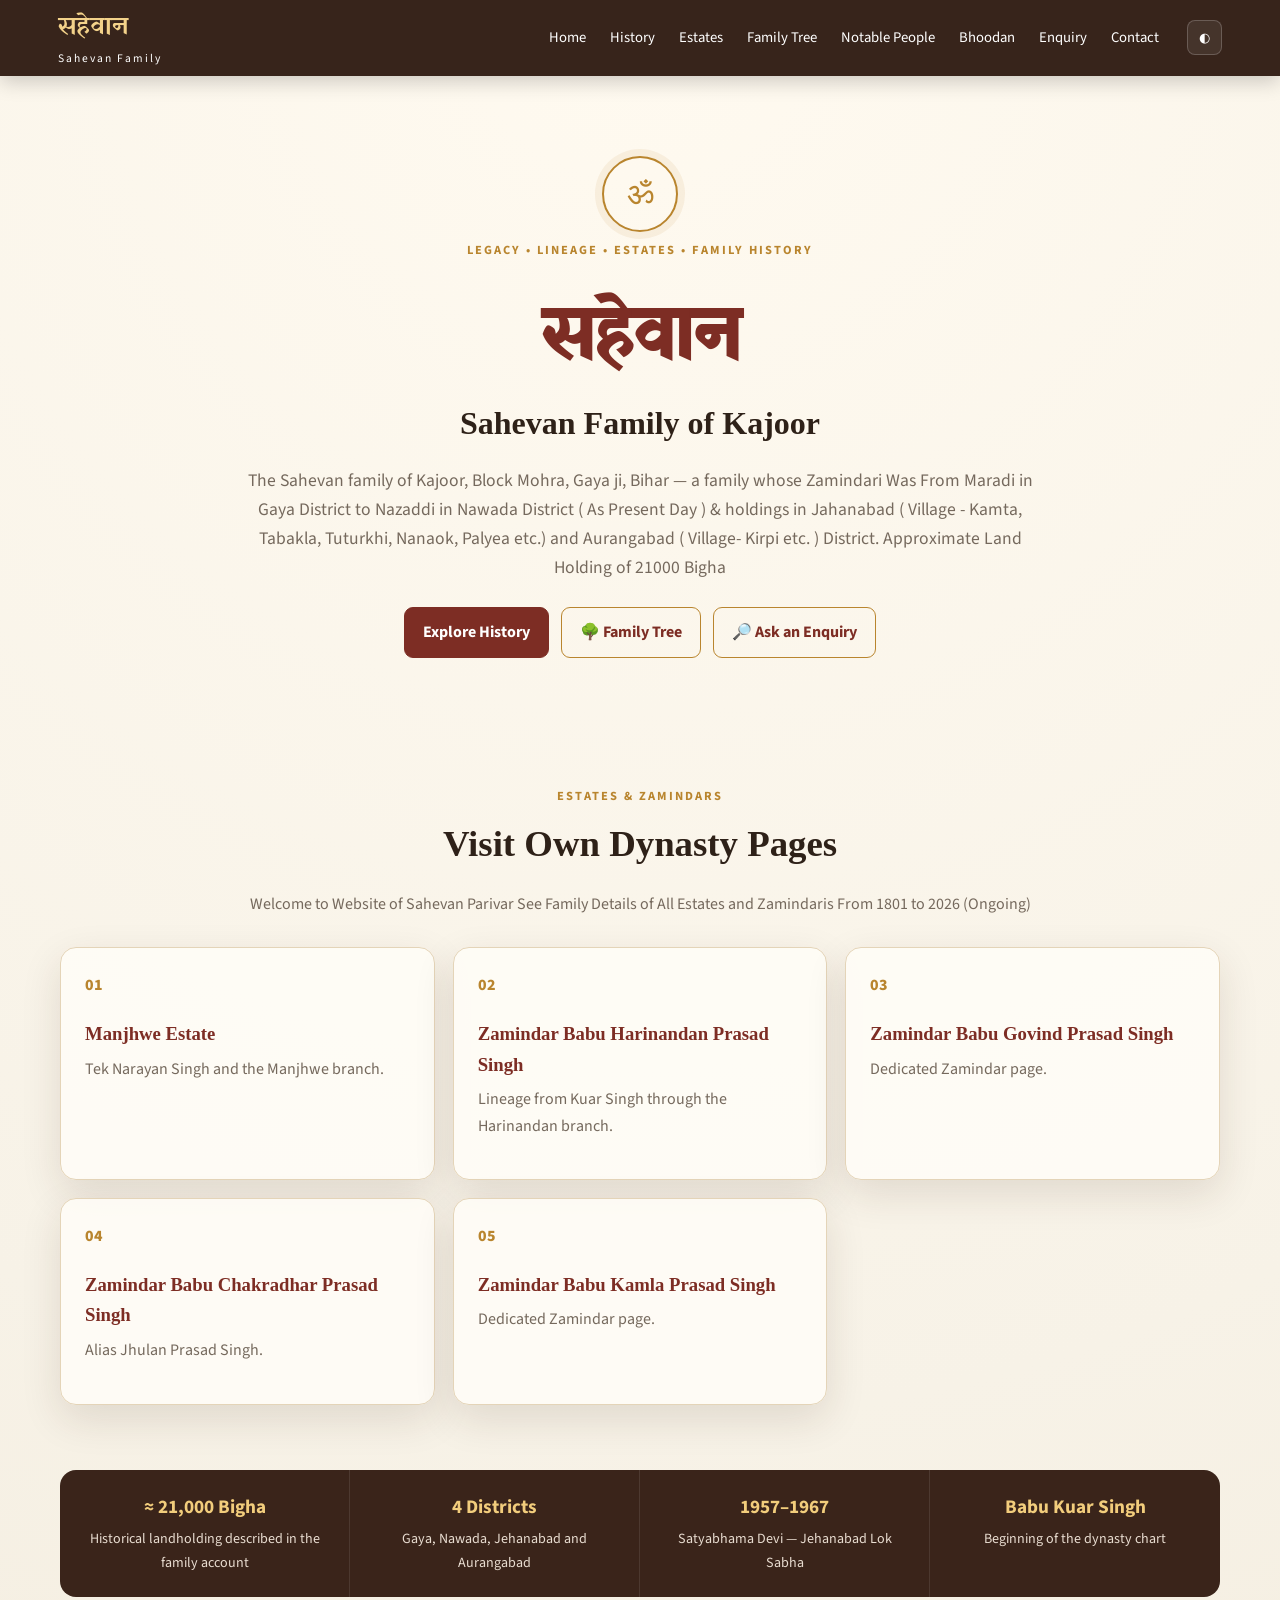
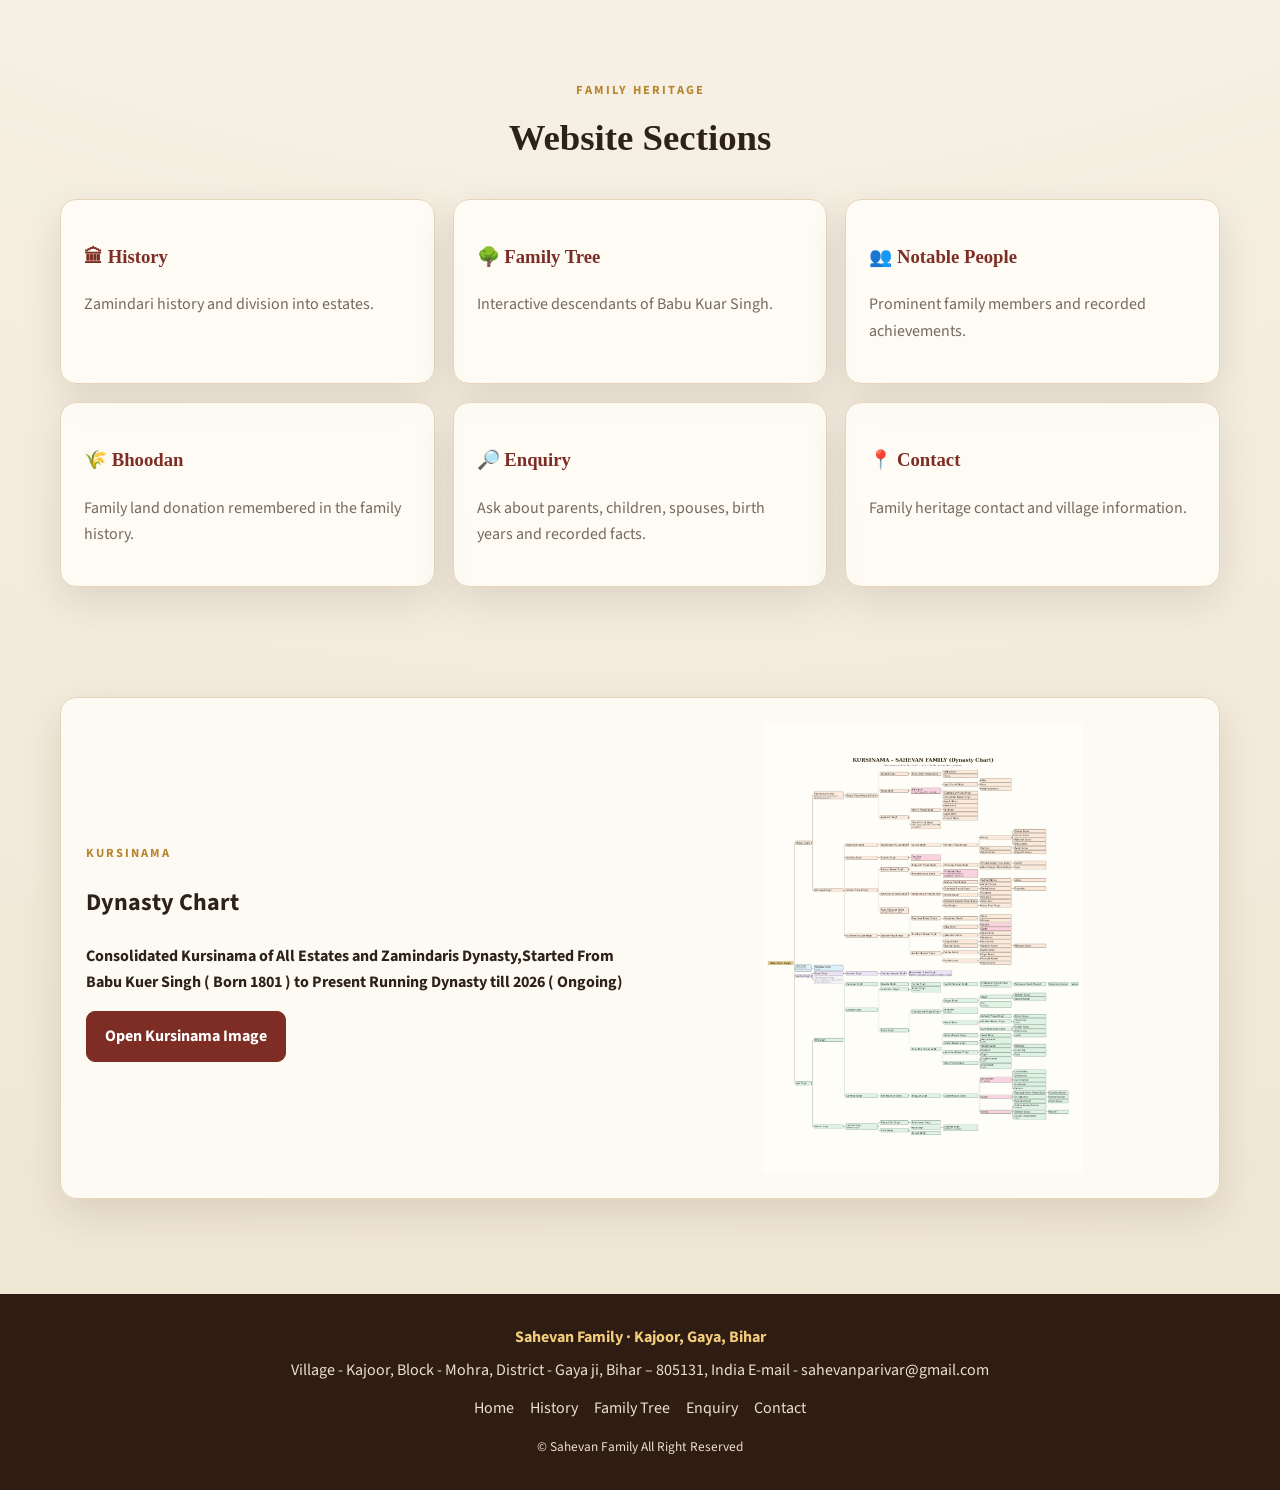
==== commit 3b8f285d: "Update eyebrow text from 'HERITAGE' to 'LEGACY'" ====
--- a/index.html
+++ b/index.html
@@ -31,7 +31,7 @@
 <main>
 <section class="hero">
   <div class="emblem">ॐ</div>
-  <p class="eyebrow">HERITAGE • LINEAGE • ESTATES • FAMILY HISTORY</p>
+  <p class="eyebrow">LEGACY • LINEAGE • ESTATES • FAMILY HISTORY</p>
   <h1>सहेवान</h1>
   <h2>Sahevan Family of Kajoor</h2>
   <p>The Sahevan family of Kajoor, Block Mohra, Gaya ji, Bihar — a family whose Zamindari Was From Maradi in Gaya District to Nazaddi in Nawada District ( As Present Day ) & holdings in Jahanabad ( Village - Kamta, Tabakla, Tuturkhi, Nanaok, Palyea etc.) and Aurangabad ( Village- Kirpi etc. ) District. Approximate Land Holding of 21000 Bigha</p>
--- a/style.css
+++ b/style.css
@@ -1,26 +1,8 @@
-:root{--bg:#f4f5ef;--card:#fff;--ink:#16203f;--mut:#5b6278;--acc:#1f2a5a;--gold:#d9a21b;--line:#d9dbe3;--hd:#151c3c;--soft:#f8f5e9;box-sizing:border-box}
-:root[data-theme="dark"]{--bg:#0f1426;--card:#18203a;--ink:#eef0f7;--mut:#a3aac2;--acc:#e8b93e;--gold:#e8b93e;--line:#2c3556;--hd:#090e1e;--soft:#202943}
-*{box-sizing:border-box}html{scroll-behavior:smooth;scroll-padding-top:90px}body{margin:0;background:var(--bg);background-image:radial-gradient(var(--line) 1px,transparent 1px);background-size:24px 24px;color:var(--ink);font:17px/1.65 "Source Sans 3",system-ui,sans-serif}h1,h2,h3,h4{font-family:"Yatra One",Georgia,serif;font-weight:400;line-height:1.2;margin:0 0 .55em}h2{font-size:2rem}h3{font-size:1.35rem}p{margin:.5em 0 1em}.muted,.hint,.card p,.content-card p,.descendant-card p{color:var(--mut)}a{color:inherit}button,input,select{font:inherit}
-.site-header{position:sticky;top:0;z-index:1000;background:var(--hd);box-shadow:0 2px 16px #0005}.bar{max-width:1200px;margin:auto;padding:9px 14px;display:flex;align-items:center;gap:10px;position:relative}.logo{font-family:"Yatra One";font-size:1.3rem;color:#f5c84b;text-decoration:none;white-space:nowrap}.logo span{font-family:"Source Sans 3";font-size:.72rem;display:block;color:#e5e8f4;text-align:center;margin-top:-4px}
-nav{display:flex;gap:3px;overflow-x:auto;flex:1;scrollbar-width:none}nav::-webkit-scrollbar{display:none}nav a{padding:7px 10px;border-radius:99px;color:#c9cdea;text-decoration:none;white-space:nowrap;font-weight:600;font-size:.9rem}nav a:hover,nav a.on{background:#f5c84b;color:#16203f}.theme-btn,.mobile-menu,.estate-menu-btn{border:1px solid #ffffff55;background:#ffffff0c;color:#fff;border-radius:99px;padding:6px 10px;cursor:pointer}.estate-menu-btn{white-space:nowrap;background:#f5c84b;color:#16203f;border-color:#f5c84b;font-weight:700}.mobile-menu{display:none}
-.estate-menu{position:absolute;right:52px;top:58px;width:min(390px,calc(100vw - 24px));background:var(--card);border:1px solid var(--gold);border-top:4px solid var(--gold);border-radius:10px;box-shadow:0 15px 40px #0005;overflow:hidden}.estate-menu a{display:block;padding:12px 15px;text-decoration:none;border-bottom:1px solid var(--line);color:var(--ink)}.estate-menu a:hover{background:var(--soft);color:var(--acc)}
-main{max-width:1120px;margin:auto;padding:28px 16px 70px}.page{display:none}.page.on{display:block}.page-title{padding:24px 0 17px;margin-bottom:20px}.page-title h2{margin-bottom:5px}.page-title h2:after,.section-heading h2:after{content:"";display:block;width:65px;height:4px;background:var(--gold);margin-top:9px;border-radius:2px}.page-title p{color:var(--mut)}
-.hero{margin:-28px -16px 32px;padding:58px 20px 75px;background:linear-gradient(135deg,var(--hd),#35438f);color:#fff;text-align:center;position:relative;overflow:hidden}.hero:after{content:"";position:absolute;left:0;right:0;bottom:0;height:9px;background:repeating-linear-gradient(90deg,#f5c84b 0 14px,transparent 14px 22px)}.hero h1{font-size:clamp(4rem,13vw,7rem);color:#f5c84b;text-shadow:0 4px 18px #0006;margin:0}.hero h2{font-family:"Source Sans 3";font-weight:600;color:#fff;font-size:clamp(1.4rem,4vw,2.1rem);margin:.1em 0}.hero p{max-width:850px;margin:13px auto;color:#e3e6f7;font-size:1.1rem}.eyebrow{letter-spacing:.14em;text-transform:uppercase;font-size:.78rem!important;font-weight:700;color:#f5c84b!important}.royal-emblem{font-size:2.2rem;color:#f5c84b}.royal-emblem.small{font-size:2.5rem}
-.btn{display:inline-block;padding:10px 18px;border-radius:99px;text-decoration:none;border:1px solid var(--line);font-weight:700;cursor:pointer;margin:4px}.btn.primary{background:#f5c84b;color:#16203f;border-color:#f5c84b}.btn.secondary{background:var(--acc);color:#fff;border-color:var(--acc)}.btn.outline{background:transparent;color:#fff;border-color:#fffa}.cta{margin-top:20px}
-.home-estate-panel{background:var(--card);border:2px solid var(--gold);border-radius:12px;padding:19px;max-width:850px;margin:0 auto 28px;box-shadow:0 6px 20px #16203f12}.home-estate-panel label{display:block;font-weight:700;color:var(--acc);font-size:1.1rem;margin-bottom:8px}.estate-select{width:100%;padding:13px 15px;border:2px solid var(--gold);border-radius:9px;background:var(--card);color:var(--ink);cursor:pointer}.hint{font-size:.9rem;margin-bottom:0}
-.stats{display:grid;grid-template-columns:repeat(auto-fit,minmax(190px,1fr));gap:15px}.stat{background:var(--card);border:1px solid var(--line);border-left:5px solid var(--gold);border-radius:8px;padding:14px 16px;box-shadow:0 2px 10px #16203f12}.stat b{display:block;font-family:"Yatra One";font-size:1.35rem;color:var(--acc)}.stat span{display:block}
-.section-heading{margin:42px 0 19px}.grid{display:grid;grid-template-columns:repeat(auto-fit,minmax(255px,1fr));gap:17px}.card,.content-card,.descendant-card{background:var(--card);border:1px solid var(--line);border-top:4px solid var(--gold);border-radius:9px;padding:20px;box-shadow:0 2px 12px #16203f10}.card-link{text-decoration:none;transition:.2s}.card-link:hover{transform:translateY(-3px)}.card h3{color:var(--acc)}
-.estate-cards{display:grid;grid-template-columns:repeat(auto-fit,minmax(230px,1fr));gap:12px}.estate-card{display:flex;flex-direction:column;gap:3px;text-decoration:none;background:linear-gradient(135deg,var(--card),var(--soft));border:1px solid var(--gold);border-radius:10px;padding:17px}.estate-card span{color:var(--gold);font-weight:800}.estate-card strong{font-family:"Yatra One";font-size:1.1rem}.estate-card small{color:var(--mut)}
-.tl{border-left:3px solid var(--gold);margin-left:7px;padding-left:24px}.timeline-card{position:relative;background:var(--card);border:1px solid var(--line);border-radius:9px;padding:20px;margin-bottom:24px}.timeline-card:before{content:"";position:absolute;left:-34px;top:19px;width:13px;height:13px;border-radius:50%;background:var(--gold);border:3px solid var(--bg)}.timeline-no{font-size:.75rem;color:var(--gold);font-weight:800}.estate-buttons{display:flex;flex-wrap:wrap;gap:9px;margin-top:15px}.estate-buttons a,.inline-btn{display:inline-block;background:var(--acc);color:#fff;padding:8px 13px;border-radius:7px;text-decoration:none;font-weight:600}.estate-buttons a:hover,.inline-btn:hover{background:var(--gold);color:#16203f}.quote{font-family:"Yatra One";font-size:1.5rem;color:var(--acc);max-width:700px;margin:20px 0}
-.person-header{background:linear-gradient(135deg,var(--hd),#33418f);color:#fff;border-radius:12px;padding:32px 25px;margin-bottom:20px;border-bottom:6px solid var(--gold)}.person-header h2{color:#f5c84b}.person-header p{color:#e3e6f7}.person-header.compact{margin-top:25px}.notice{background:#fff4c8;color:#4b3b08;border-left:5px solid var(--gold);padding:12px 16px;border-radius:7px;margin-bottom:20px}:root[data-theme=dark] .notice{background:#3a331b;color:#f4e7a9}.lineage-grid{display:grid;grid-template-columns:repeat(auto-fit,minmax(220px,1fr));gap:12px;margin-top:16px}.lineage-grid>div{background:var(--soft);border:1px solid var(--line);border-left:4px solid var(--gold);border-radius:8px;padding:15px}.lineage-grid small{display:block;color:var(--gold);font-weight:700}.subtree{display:grid;grid-template-columns:repeat(auto-fit,minmax(230px,1fr));gap:12px;margin-top:14px}.subtree>div,.mini-family,.five-branches article{background:var(--soft);border:1px solid var(--line);border-radius:8px;padding:14px}.five-branches{display:grid;grid-template-columns:repeat(auto-fit,minmax(260px,1fr));gap:12px;margin-top:15px}.children-pills{display:flex;flex-wrap:wrap;gap:8px}.children-pills span{background:var(--soft);border:1px solid var(--gold);padding:5px 10px;border-radius:99px}.estate-footer-link{margin:25px 0;display:flex;flex-wrap:wrap;gap:8px}
-.coming{min-height:60vh;display:flex;align-items:center;justify-content:center;text-align:center}.coming-box{background:var(--card);border:2px solid var(--gold);border-radius:14px;padding:48px 28px;max-width:650px;width:100%;box-shadow:0 8px 30px #0002}.coming-box h2{font-size:3rem;color:var(--acc)}
-.btns{display:flex;flex-wrap:wrap;gap:8px;margin:14px 0}.btns a,.btns button{background:var(--card);border:1px solid var(--line);color:var(--ink);padding:8px 14px;border-radius:7px;text-decoration:none;cursor:pointer}.btns a:hover,.btns button:hover{border-color:var(--gold)}
-.frame{background:var(--card);border:1px solid var(--line);border-radius:10px;padding:10px;border-top:4px solid var(--gold);box-shadow:0 6px 24px #16203f18;overflow:auto}.frame img{width:100%;display:block;border-radius:6px;cursor:zoom-in}.frame.z img{width:2400px;max-width:none;cursor:zoom-out}.miss{display:none;padding:34px;text-align:center;color:var(--mut)}
-.tree-search{display:flex;gap:10px;align-items:center;margin:15px 0}.tree-search input{flex:1;max-width:500px;padding:10px 13px;border:1px solid var(--line);border-radius:8px;background:var(--card);color:var(--ink)}.tree-search span{color:var(--mut)}ul.t,ul.t ul{list-style:none;margin:0;padding-left:18px;border-left:1px dashed var(--line)}ul.t{padding-left:0;border:0;overflow-x:auto}.t li{margin:5px 0}.t summary,.t .leaf{cursor:pointer;padding:5px 11px;border-radius:6px;background:var(--card);border:1px solid var(--line);display:inline-block}.t .leaf{cursor:default}.t small{color:var(--mut);font-size:.8rem;margin-left:7px}.t .f{background:#f7d6e4;color:#3a1a28}.t .ad{border-style:dashed}.t mark{background:#f5c84b;color:#16203f;border-radius:3px}
-.estate-directory{display:grid;gap:12px}.estate-directory a{display:grid;grid-template-columns:45px 1fr 35px;align-items:center;gap:12px;background:var(--card);border:1px solid var(--line);border-left:5px solid var(--gold);border-radius:9px;padding:15px 17px;text-decoration:none}.estate-directory a:hover{background:var(--soft);transform:translateX(2px)}.estate-directory span{font-weight:800;color:var(--gold)}.estate-directory h3{margin:0;color:var(--acc)}.estate-directory p{margin:3px 0;color:var(--mut)}.estate-directory b{font-size:1.5rem;color:var(--gold)}
-table{width:100%;border-collapse:collapse;background:var(--card);border-radius:8px;overflow:hidden}td,th{text-align:left;padding:10px;border-bottom:1px solid var(--line)}th{color:var(--acc)}
-.query-box{max-width:900px;margin:auto;background:var(--card);border:2px solid var(--gold);border-radius:14px;padding:26px;box-shadow:0 8px 30px #16203f15}.query-icon{font-size:2rem}.query-row{display:flex;gap:9px;margin:18px 0}.query-row input{flex:1;padding:13px 15px;border:1px solid var(--line);border-radius:8px;background:var(--bg);color:var(--ink)}.query-row .btn{margin:0}.suggestions{display:flex;flex-wrap:wrap;gap:7px}.suggestions button{border:1px solid var(--line);background:var(--bg);color:var(--ink);border-radius:99px;padding:6px 10px;cursor:pointer;font-size:.9rem}.answer-box{display:flex;gap:12px;margin-top:20px;background:var(--soft);border:1px solid var(--line);border-left:5px solid var(--gold);padding:17px;border-radius:9px}.answer-box>span{font-size:1.3rem}.answer-box p{margin-bottom:0}.disclaimer{margin-top:18px}
-footer{border-top:1px solid var(--line);padding:25px 16px;text-align:center;color:var(--mut);font-size:.9rem}.footer-links{display:flex;justify-content:center;flex-wrap:wrap;gap:10px;margin-bottom:10px}.footer-links a{border:1px solid var(--line);border-radius:99px;padding:6px 12px;text-decoration:none}
-:focus-visible{outline:2px solid var(--gold);outline-offset:2px}
-@media(max-width:900px){nav{order:5;width:100%;flex-basis:100%}.bar{flex-wrap:wrap}.estate-menu{top:105px;right:10px}}
-@media(max-width:700px){body{font-size:16px}.logo{font-size:1.15rem}.logo span{display:none}.mobile-menu{display:block;margin-left:auto}nav{display:none;flex-direction:column;max-height:60vh;overflow:auto;background:var(--hd);padding:5px;border-radius:8px}nav.open{display:flex}nav a{padding:10px 12px}.theme-btn{order:3}.estate-menu-btn{order:2}.hero{padding:48px 14px 65px}.hero h1{font-size:4rem}.hero p{font-size:1rem}.person-header{padding:25px 18px}.coming-box h2{font-size:2.3rem}.query-row{flex-direction:column}.query-row .btn{width:100%}.tree-search{flex-direction:column;align-items:stretch}.tree-search input{max-width:none}}
+:root{--bg:#f7f2e7;--paper:#fffdf7;--ink:#2e2118;--muted:#75695d;--gold:#b9852e;--gold2:#d8ad5a;--red:#7d2d24;--line:#e4d4b8;--shadow:0 14px 40px rgba(61,37,14,.12)}
+*{box-sizing:border-box}html{scroll-behavior:smooth}body{margin:0;background:radial-gradient(circle at top,#fffaf0 0,#f7f2e7 45%,#efe5d2 100%);color:var(--ink);font-family:"Source Sans 3",Arial,sans-serif;line-height:1.65}
+a{text-decoration:none;color:inherit}.site-header{position:sticky;top:0;z-index:20;background:rgba(47,28,18,.96);color:#fff;box-shadow:0 5px 20px rgba(0,0,0,.2)}.nav-wrap{max-width:1200px;margin:auto;min-height:68px;display:flex;align-items:center;padding:8px 18px;gap:18px}.brand{font-family:"Yatra One",serif;font-size:1.55rem;color:#f3d28a;white-space:nowrap}.brand span{display:block;font-family:"Source Sans 3";font-size:.72rem;letter-spacing:2px;color:#fff}.nav-wrap nav{display:flex;gap:4px;align-items:center;margin-left:auto}.nav-wrap nav a{padding:9px 10px;border-radius:8px;font-size:.92rem}.nav-wrap nav a:hover{background:#ffffff18;color:#f3d28a}.theme-toggle,.menu-toggle{border:1px solid #ffffff33;background:#ffffff12;color:#fff;border-radius:8px;padding:9px 11px;cursor:pointer}.menu-toggle{display:none}
+main{max-width:1200px;margin:auto}.hero{text-align:center;padding:80px 22px 65px}.emblem{width:76px;height:76px;border:2px solid var(--gold);border-radius:50%;display:grid;place-items:center;margin:auto;color:var(--gold);font-size:2rem;box-shadow:0 0 0 7px #b9852e18}.eyebrow{color:var(--gold);font-weight:700;letter-spacing:2px;font-size:.78rem;margin:8px 0}.hero h1{font-family:"Yatra One";font-size:4.5rem;color:var(--red);margin:18px 0 0}.hero h2{font-family:Georgia,serif;font-size:2rem;margin:0 0 16px}.hero>p:not(.eyebrow){max-width:820px;margin:0 auto 25px;color:var(--muted);font-size:1.1rem}.actions,.button-grid{display:flex;flex-wrap:wrap;justify-content:center;gap:12px}.btn{display:inline-block;padding:11px 18px;border:1px solid var(--gold);border-radius:9px;background:transparent;color:var(--red);font-weight:700;cursor:pointer}.btn:hover{transform:translateY(-1px);box-shadow:0 6px 18px #5c35151a}.btn.primary{background:var(--red);border-color:var(--red);color:#fff}
+.section{padding:55px 20px}.section-title{text-align:center;margin-bottom:30px}.section-title h2,.page-head h1{font-family:Georgia,serif;font-size:2.3rem;margin:5px 0}.section-title p:last-child,.page-head>p:last-child{color:var(--muted)}.estate-grid,.card-grid,.people-grid{display:grid;grid-template-columns:repeat(3,1fr);gap:18px}.estate-card,.card,.person-card,.content-card,.contact-card,.query-card,.timeline article,.tree-card,.image-panel{background:rgba(255,253,247,.88);border:1px solid var(--line);border-radius:16px;box-shadow:var(--shadow)}.estate-card{padding:24px;position:relative;min-height:170px}.estate-card span{color:var(--gold);font-weight:800}.estate-card h3{font-family:Georgia,serif;margin:20px 0 6px;color:var(--red)}.estate-card p,.card p,.person-card p{color:var(--muted);margin-top:4px}.card{padding:23px}.card h3,.person-card h2{color:var(--red);font-family:Georgia,serif}.stats{display:grid;grid-template-columns:repeat(4,1fr);margin:10px 20px 20px;background:#3a241a;color:#fff;border-radius:16px;overflow:hidden}.stats div{padding:22px;text-align:center;border-right:1px solid #ffffff18}.stats div:last-child{border:0}.stats strong,.stats span{display:block}.stats strong{color:#f2cd7c;font-size:1.2rem}.stats span{font-size:.88rem;color:#e9ddd1;margin-top:5px}.image-panel{display:grid;grid-template-columns:1fr 1fr;gap:25px;padding:25px;align-items:center}.image-panel img{width:100%;max-height:450px;object-fit:contain;border-radius:10px}.page-head{padding:65px 22px 30px;text-align:center}.page-head h1{font-size:3rem;color:var(--red)}.timeline{padding:0 20px 60px;display:grid;gap:18px}.timeline article{padding:26px 30px;position:relative}.timeline article>b{color:var(--gold);font-size:1.3rem}.timeline h2{font-family:Georgia,serif;color:var(--red)}.directory{padding:0 20px 70px;display:grid;gap:12px}.directory>a{display:grid;grid-template-columns:60px 1fr 30px;align-items:center;padding:20px;border:1px solid var(--line);border-radius:14px;background:var(--paper)}.directory>a:hover{border-color:var(--gold);transform:translateX(3px)}.directory span{color:var(--gold);font-weight:800}.directory h2{margin:0;font-family:Georgia,serif;color:var(--red);font-size:1.25rem}.directory p{margin:3px 0;color:var(--muted)}.content-card{padding:28px;margin:0 20px 18px}.content-card h2{font-family:Georgia,serif;color:var(--red);margin-top:0}.subgrid,.five-grid{display:grid;grid-template-columns:repeat(3,1fr);gap:15px}.five-grid{grid-template-columns:repeat(2,1fr)}.subgrid>div,.five-grid>div{border:1px solid var(--line);border-radius:12px;padding:18px;background:#fffaf0}.notice{margin:0 20px 18px;padding:15px 18px;border-left:4px solid var(--gold);background:#b9852e12;border-radius:8px}.people-grid{padding:0 20px 70px}.person-card{padding:22px}.person-card a{color:var(--red);font-weight:700}.contact-card{max-width:600px;margin:0 auto 70px;padding:35px;text-align:center}.query-card{max-width:900px;margin:0 auto 70px;padding:30px}.query-row{display:flex;gap:10px}.query-row input,.tree-tools input{flex:1;min-width:0;padding:13px 15px;border:1px solid var(--line);border-radius:9px;background:#fff;color:var(--ink);font:inherit}.suggestions{display:flex;flex-wrap:wrap;gap:8px;margin:15px 0}.suggestions button{border:1px solid var(--line);background:#fffaf0;border-radius:20px;padding:7px 11px;cursor:pointer}.answer-box{margin-top:18px;padding:20px;border-radius:12px;background:#b9852e12;border-left:4px solid var(--gold)}.tree-tools{display:flex;gap:10px;flex-wrap:wrap;align-items:center;padding:0 20px 18px}.tree-card{margin:0 20px 70px;padding:25px;overflow:auto}.family-tree,.family-tree ul{list-style:none;margin:0;padding-left:24px}.family-tree>li{padding-left:0}.family-tree details{margin:5px 0}.family-tree summary{cursor:pointer}.tree-label{display:inline-block;padding:7px 11px;border-radius:8px;background:#fffaf0;border:1px solid var(--line)}.tree-label:hover{border-color:var(--gold)}.tree-label.female{background:#f7e4e8;border-color:#d69ba8}.tree-label.adopted{border-style:dashed}.tree-label small{display:block;color:var(--muted);font-size:.78rem}.treeCount{color:var(--muted);font-size:.9rem}footer{background:#2f1c12;color:#eadfd3;margin-top:40px}.footer-inner{max-width:1200px;margin:auto;padding:30px 20px;text-align:center}.footer-inner strong{color:#f2cd7c}.footer-inner p{margin:6px 0 12px}.footer-links{display:flex;justify-content:center;gap:16px;flex-wrap:wrap;margin-bottom:12px}.footer-links a:hover{color:#f2cd7c}
+:root[data-theme="dark"]{--bg:#181310;--paper:#241b16;--ink:#f1e7db;--muted:#c1b2a4;--line:#4a392c}.dark body{background:var(--bg)}:root[data-theme="dark"] body{background:#181310}.theme-toggle{color:#fff}
+@media(max-width:900px){.nav-wrap nav{display:none;position:absolute;top:68px;left:0;right:0;background:#2f1c12;padding:12px 18px;flex-direction:column;align-items:stretch}.nav-wrap nav.open{display:flex}.menu-toggle{display:block;margin-left:auto}.theme-toggle{margin-left:0}.estate-grid,.card-grid,.people-grid,.subgrid,.five-grid{grid-template-columns:1fr 1fr}.stats{grid-template-columns:1fr 1fr}.image-panel{grid-template-columns:1fr}}
+@media(max-width:600px){.hero{padding-top:50px}.hero h1{font-size:3.2rem}.hero h2{font-size:1.5rem}.page-head h1{font-size:2.2rem}.estate-grid,.card-grid,.people-grid,.subgrid,.five-grid,.stats{grid-template-columns:1fr}.stats div{border-right:0;border-bottom:1px solid #ffffff18}.query-row{flex-direction:column}.directory>a{grid-template-columns:45px 1fr 20px}.content-card{margin-left:12px;margin-right:12px;padding:21px}.timeline{padding-left:12px;padding-right:12px}.tree-card{margin-left:12px;margin-right:12px}.section{padding-left:12px;padding-right:12px}}
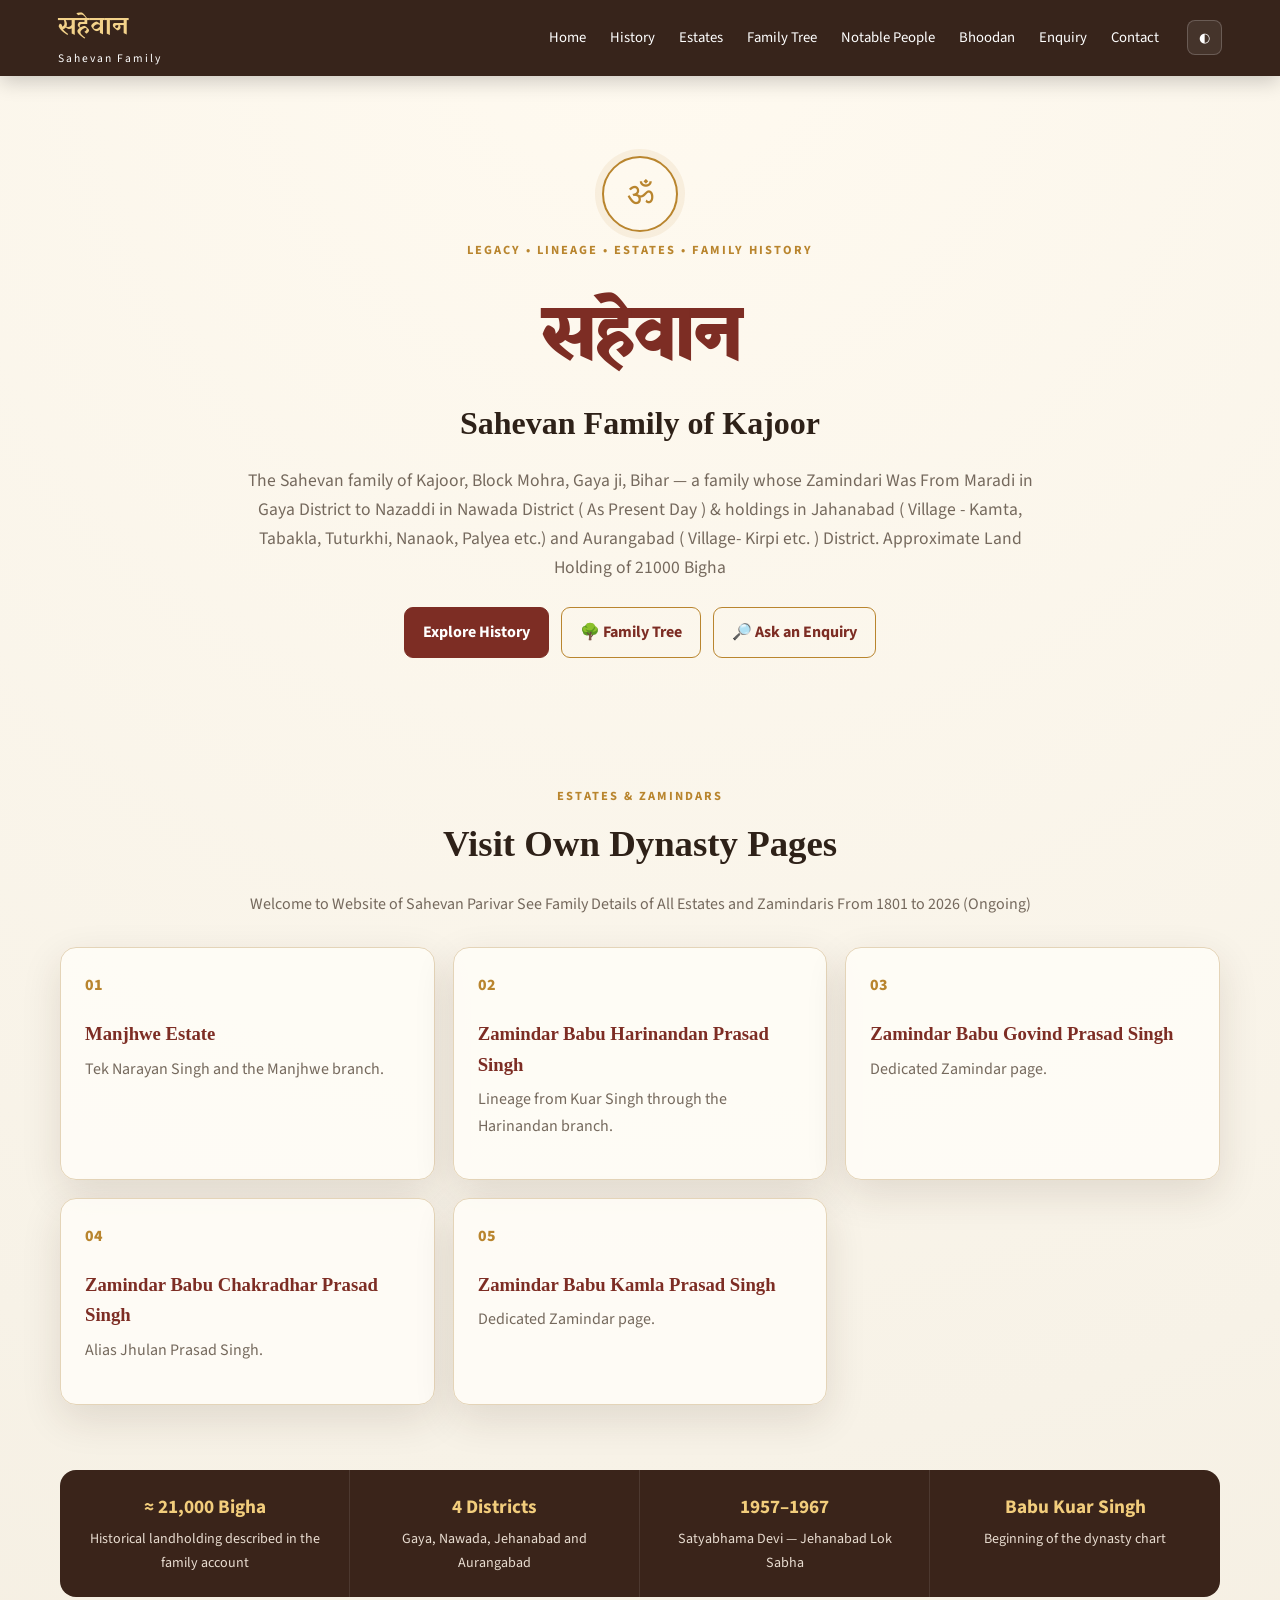
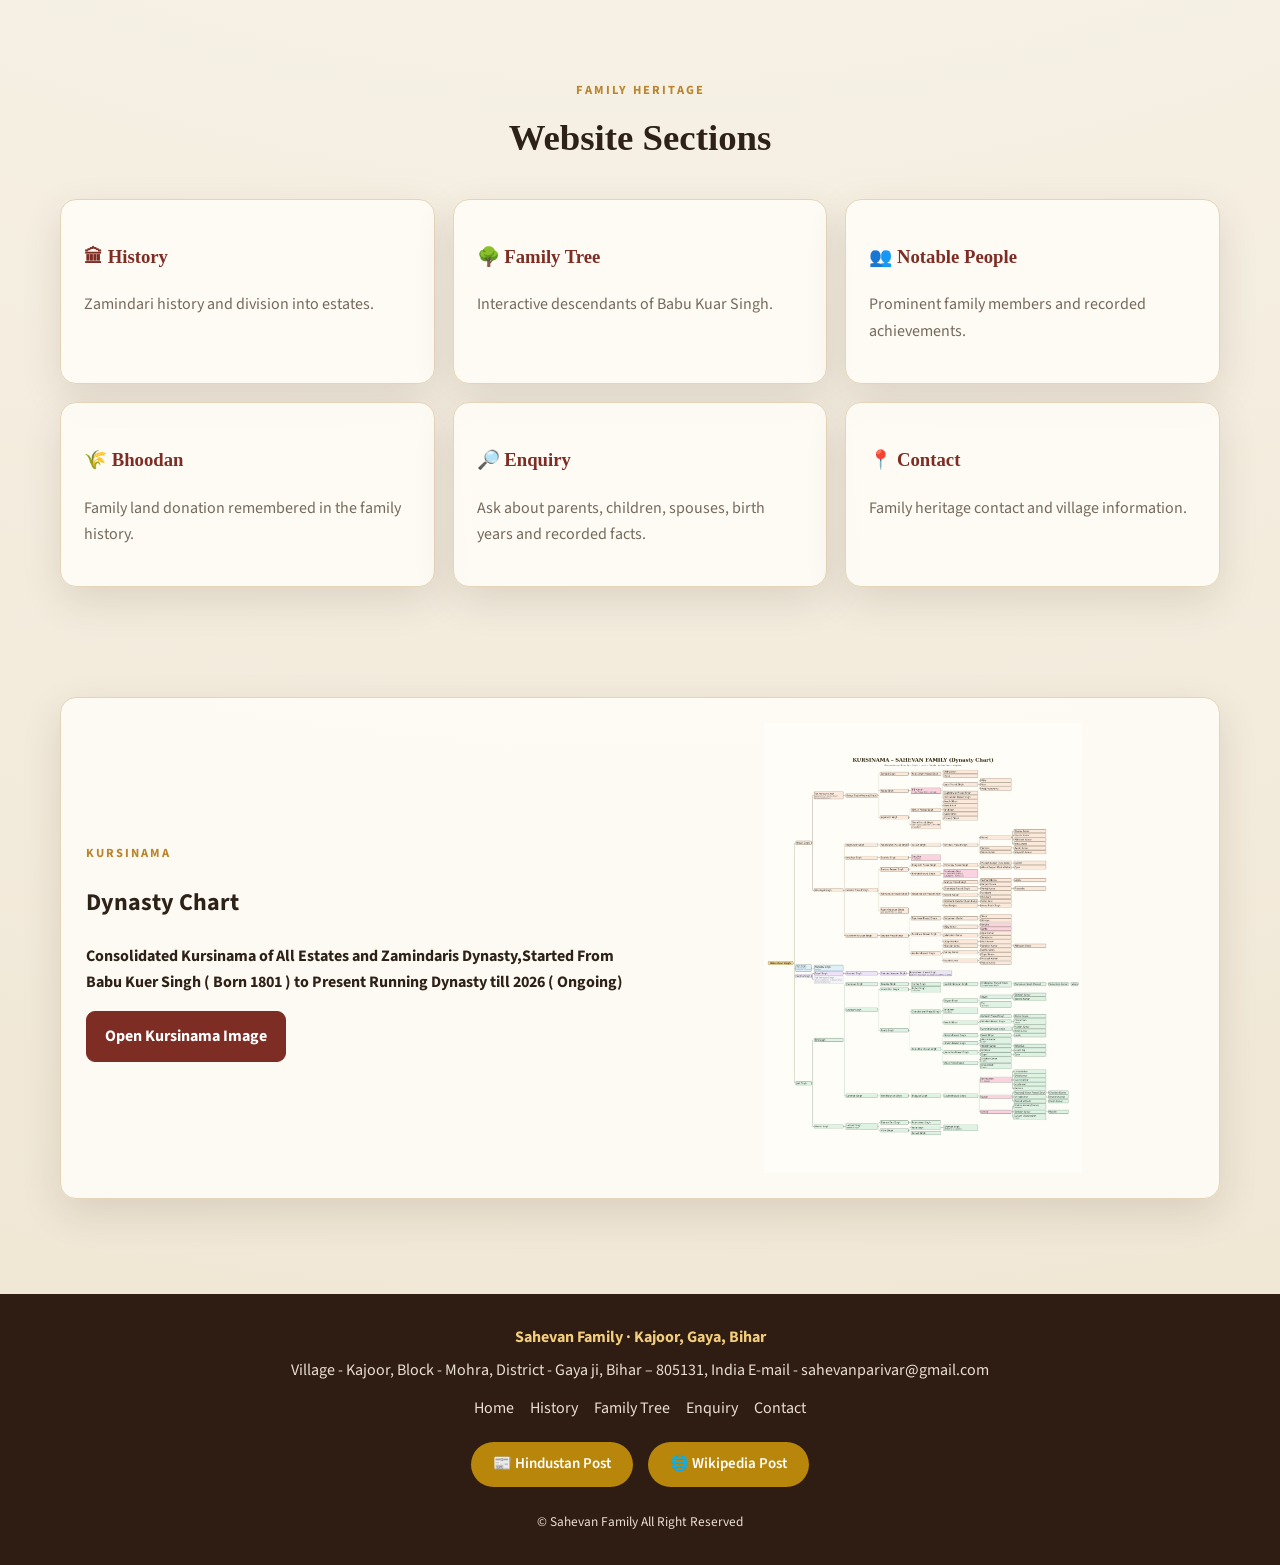
==== commit a175950d: "Update index.html" ====
--- a/index.html
+++ b/index.html
@@ -88,6 +88,19 @@
       <a href="index.html">Home</a><a href="history.html">History</a><a href="family-tree.html">Family Tree</a>
       <a href="enquiry.html">Enquiry</a><a href="contact.html">Contact</a>
     </div>
+    <!-- Hindustan Post & Wikipedia Post buttons -->
+<div style="text-align:center; margin:15px 0;">
+  <a href="https://www.livehindustan.com/bihar/nawada/story-nari-shakti-mp-satyabhama-devi-had-donated-500-bighas-of-land-9689048.html"
+     target="_blank" rel="noopener noreferrer"
+     style="display:inline-block; padding:10px 22px; margin:6px; background:#b8860b; color:#fff; border-radius:30px; text-decoration:none; font-weight:600; font-size:15px;">
+     📰 Hindustan Post
+  </a>
+  <a href="https://share.google/0c5EvhFRCNv2HVEGA"
+     target="_blank" rel="noopener noreferrer"
+     style="display:inline-block; padding:10px 22px; margin:6px; background:#b8860b; color:#fff; border-radius:30px; text-decoration:none; font-weight:600; font-size:15px;">
+     🌐 Wikipedia Post
+  </a>
+</div>
     <small>© Sahevan Family  All Right Reserved </small>
   </div>
 </footer>
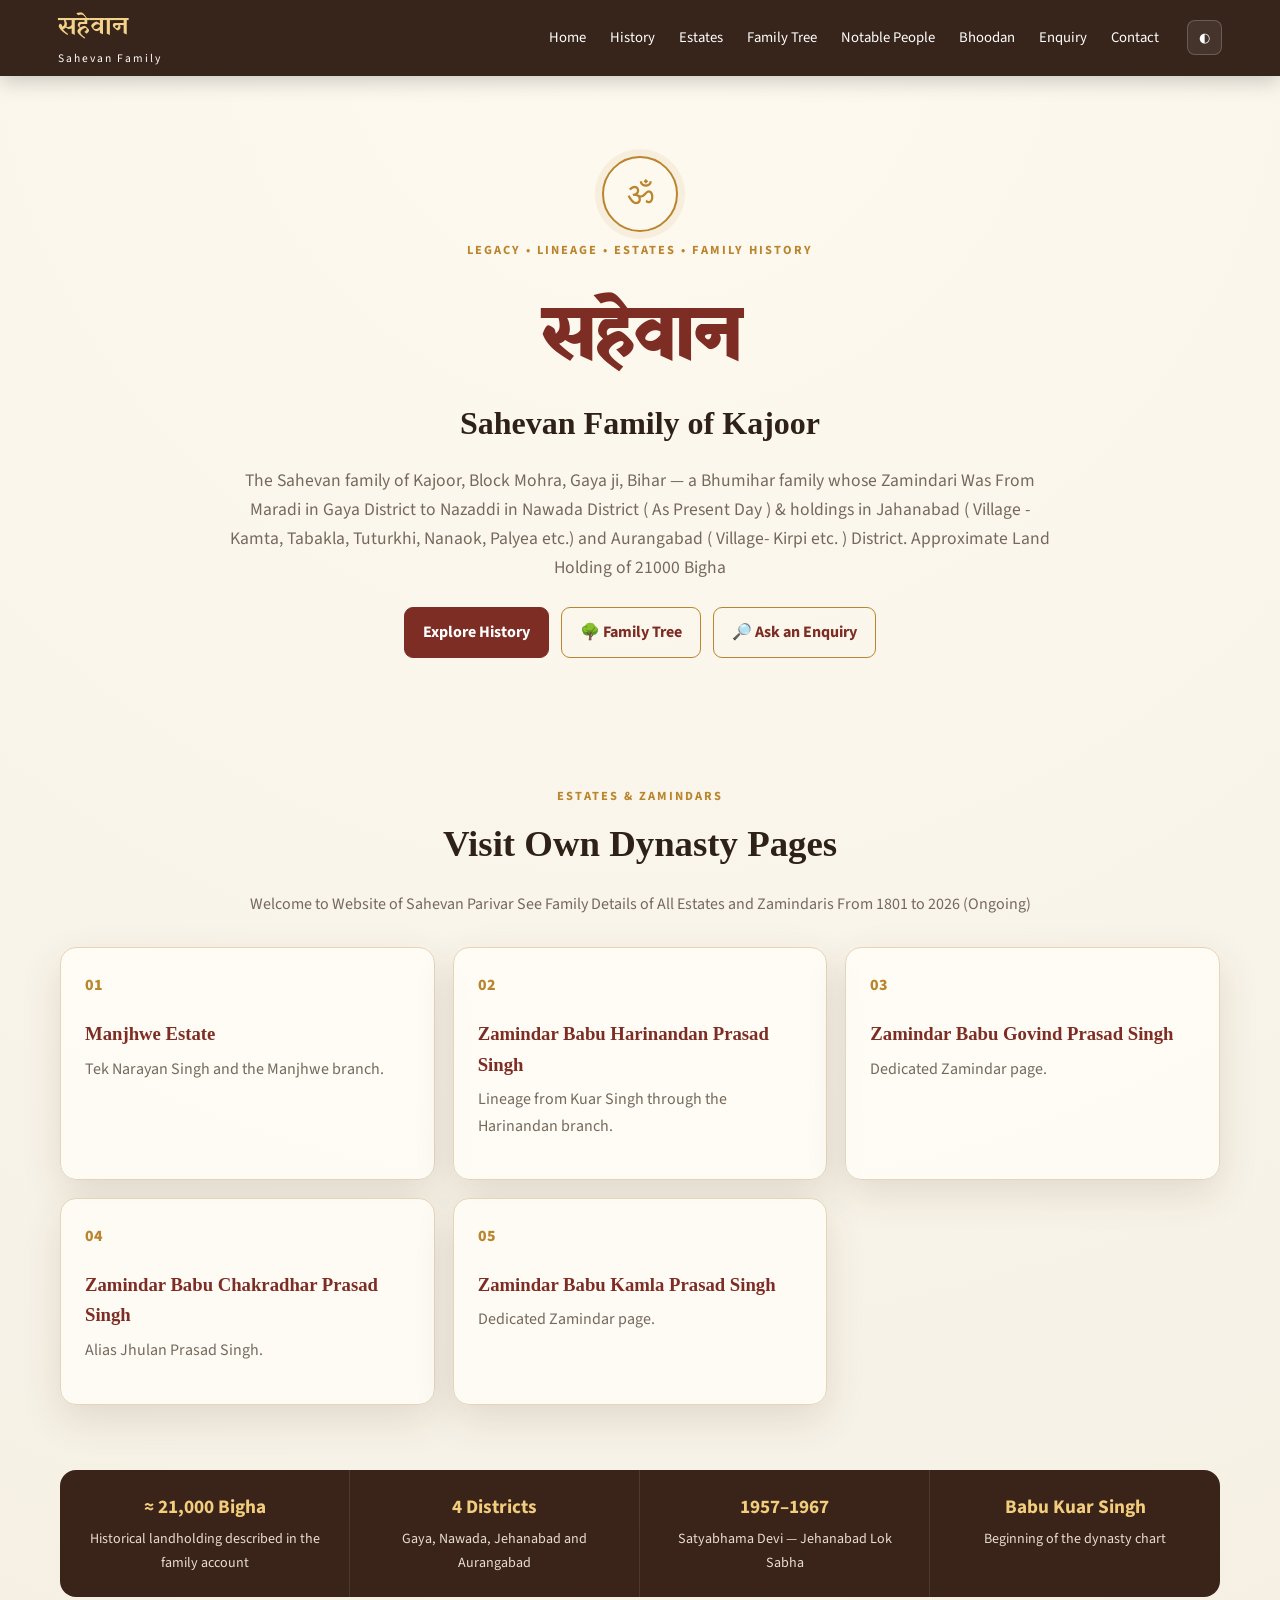
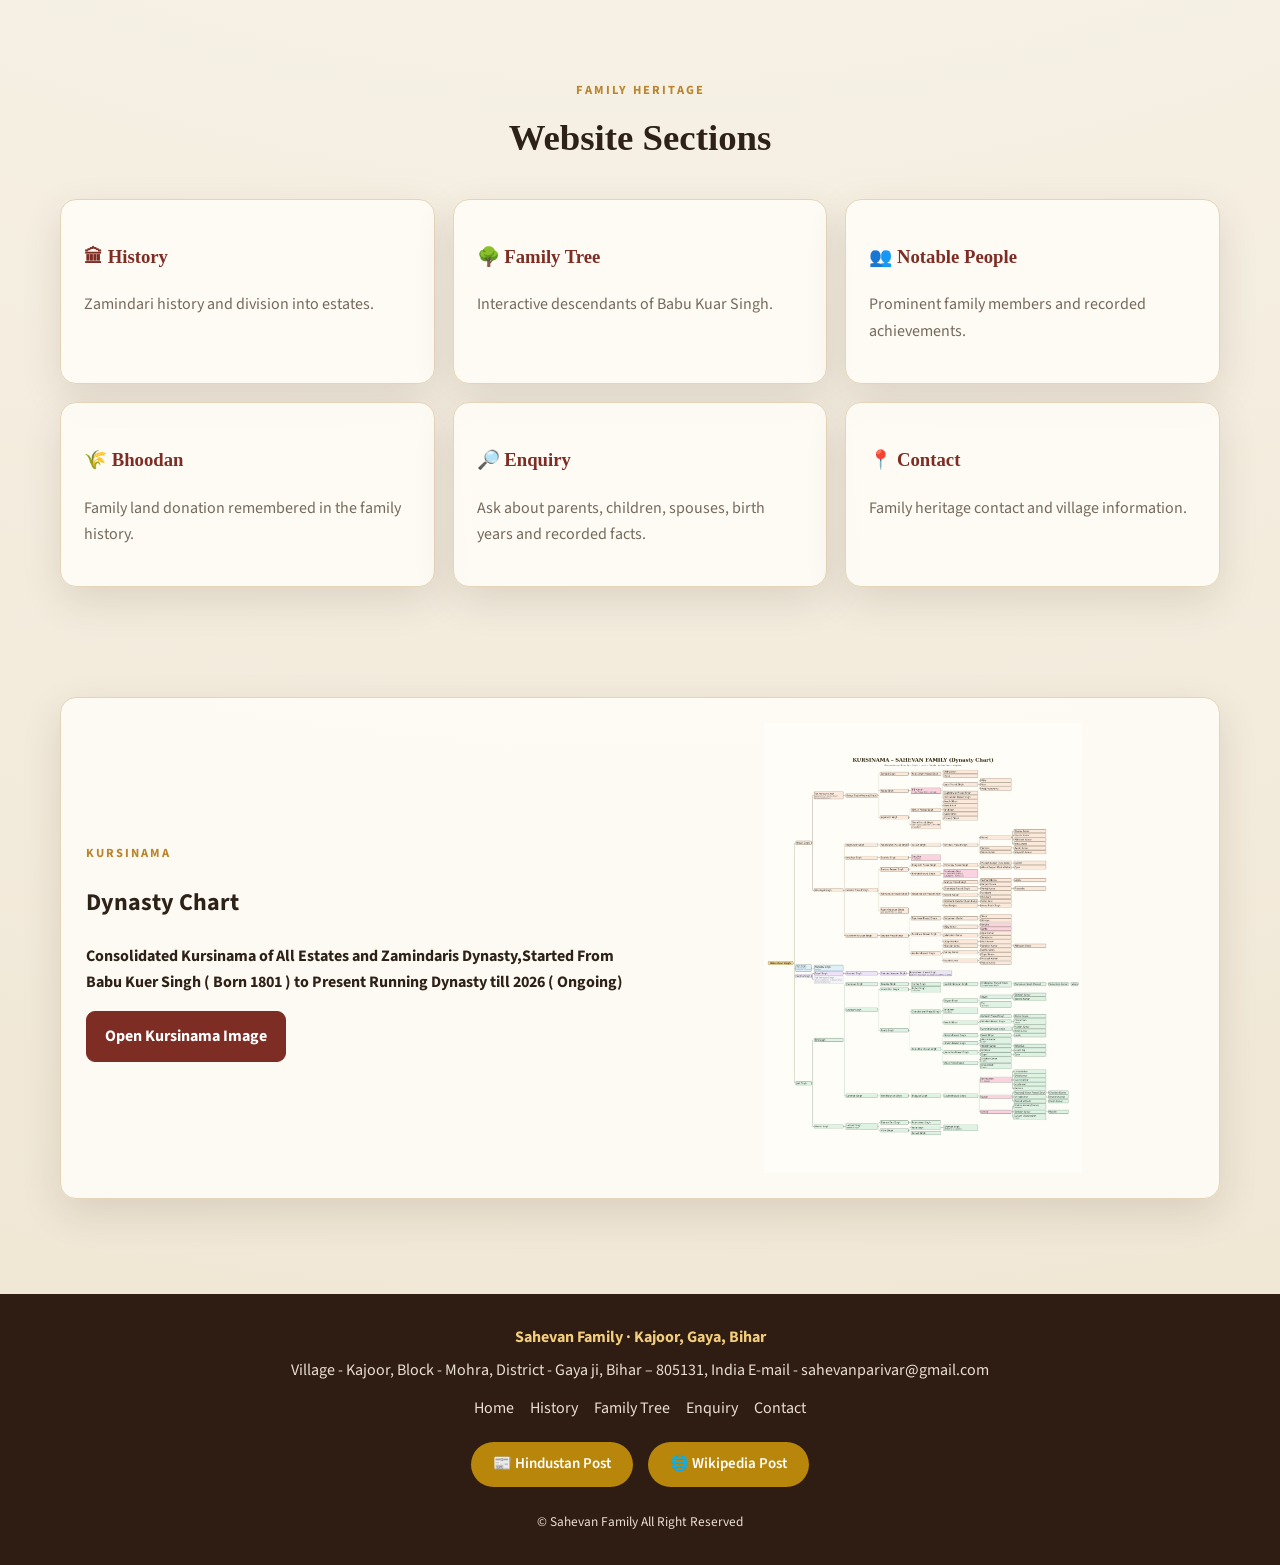
==== commit 7584fd1b: "Update description of Sahevan family in index.html" ====
--- a/index.html
+++ b/index.html
@@ -34,7 +34,7 @@
   <p class="eyebrow">LEGACY • LINEAGE • ESTATES • FAMILY HISTORY</p>
   <h1>सहेवान</h1>
   <h2>Sahevan Family of Kajoor</h2>
-  <p>The Sahevan family of Kajoor, Block Mohra, Gaya ji, Bihar — a family whose Zamindari Was From Maradi in Gaya District to Nazaddi in Nawada District ( As Present Day ) & holdings in Jahanabad ( Village - Kamta, Tabakla, Tuturkhi, Nanaok, Palyea etc.) and Aurangabad ( Village- Kirpi etc. ) District. Approximate Land Holding of 21000 Bigha</p>
+  <p>The Sahevan family of Kajoor, Block Mohra, Gaya ji, Bihar — a Bhumihar family whose Zamindari Was From Maradi in Gaya District to Nazaddi in Nawada District ( As Present Day ) & holdings in Jahanabad ( Village - Kamta, Tabakla, Tuturkhi, Nanaok, Palyea etc.) and Aurangabad ( Village- Kirpi etc. ) District. Approximate Land Holding of 21000 Bigha</p>
   <div class="actions">
     <a class="btn primary" href="history.html">Explore History</a>
     <a class="btn" href="family-tree.html">🌳 Family Tree</a>
